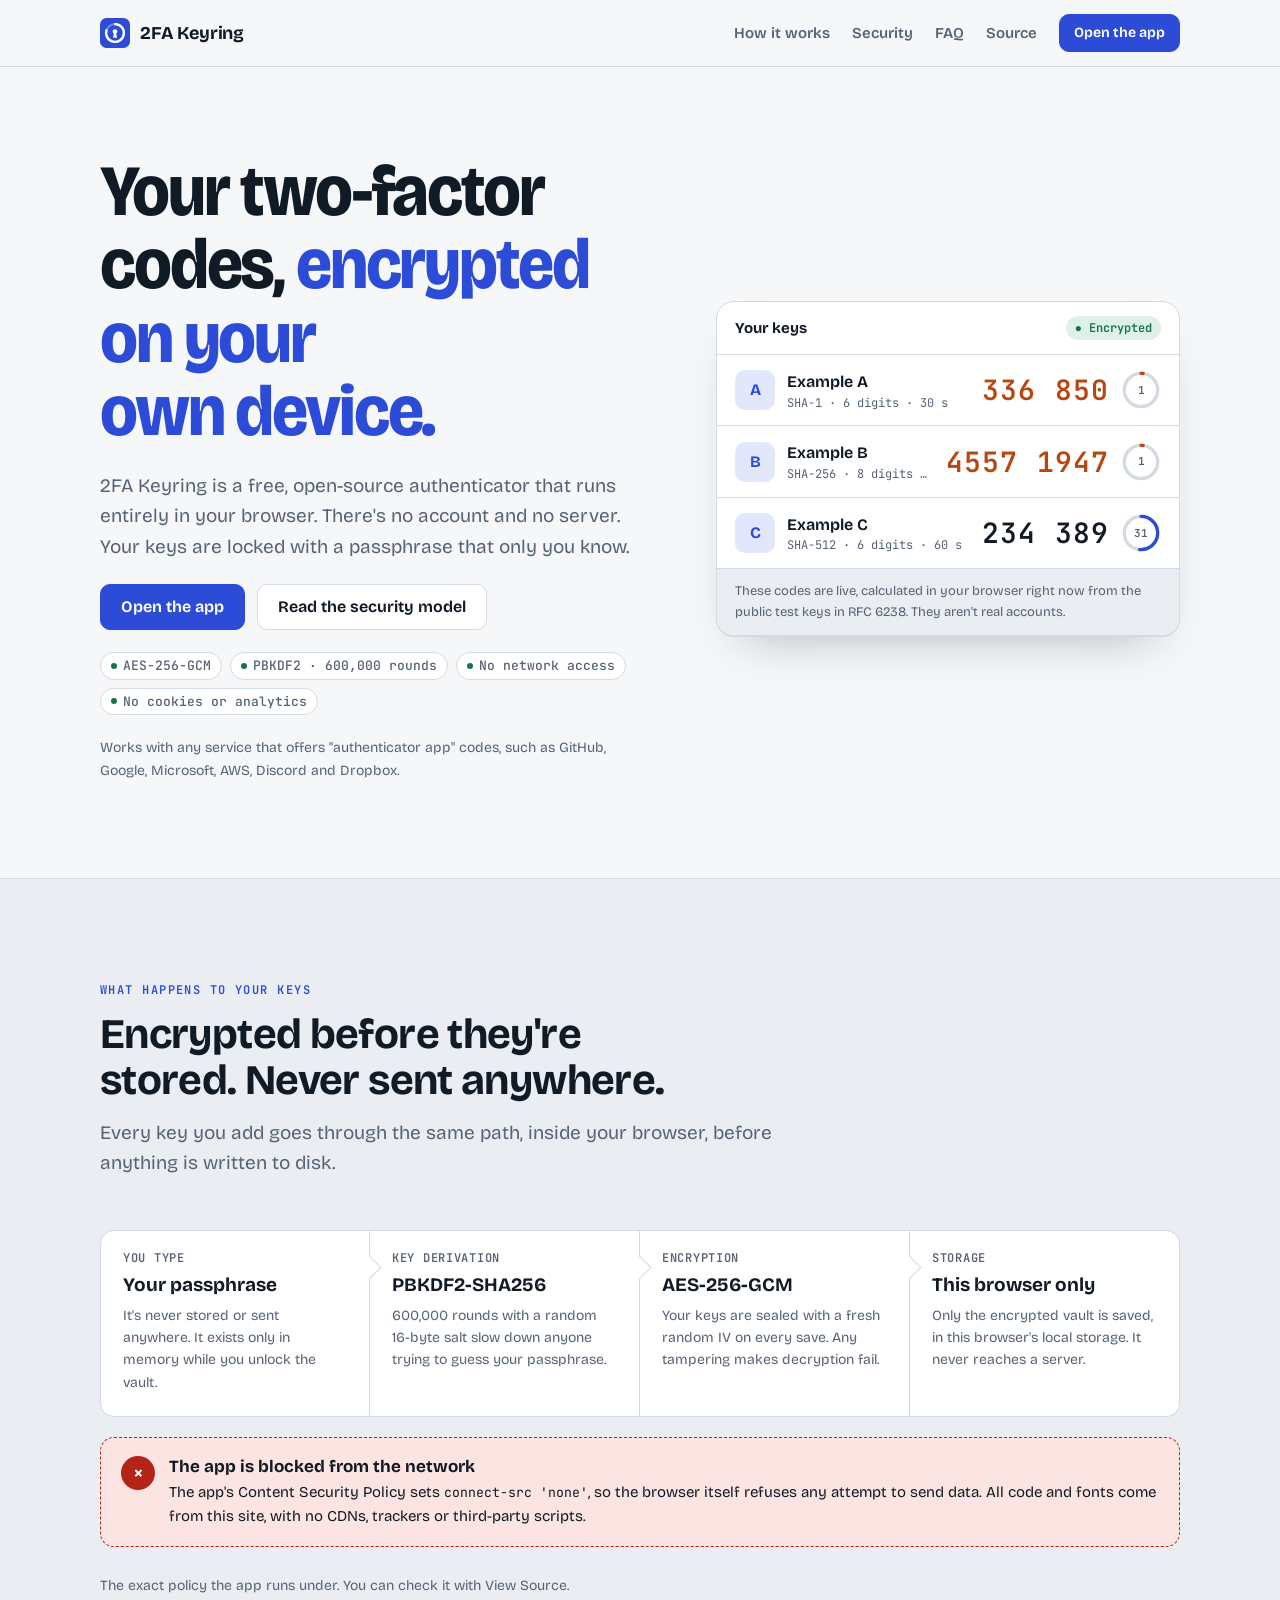
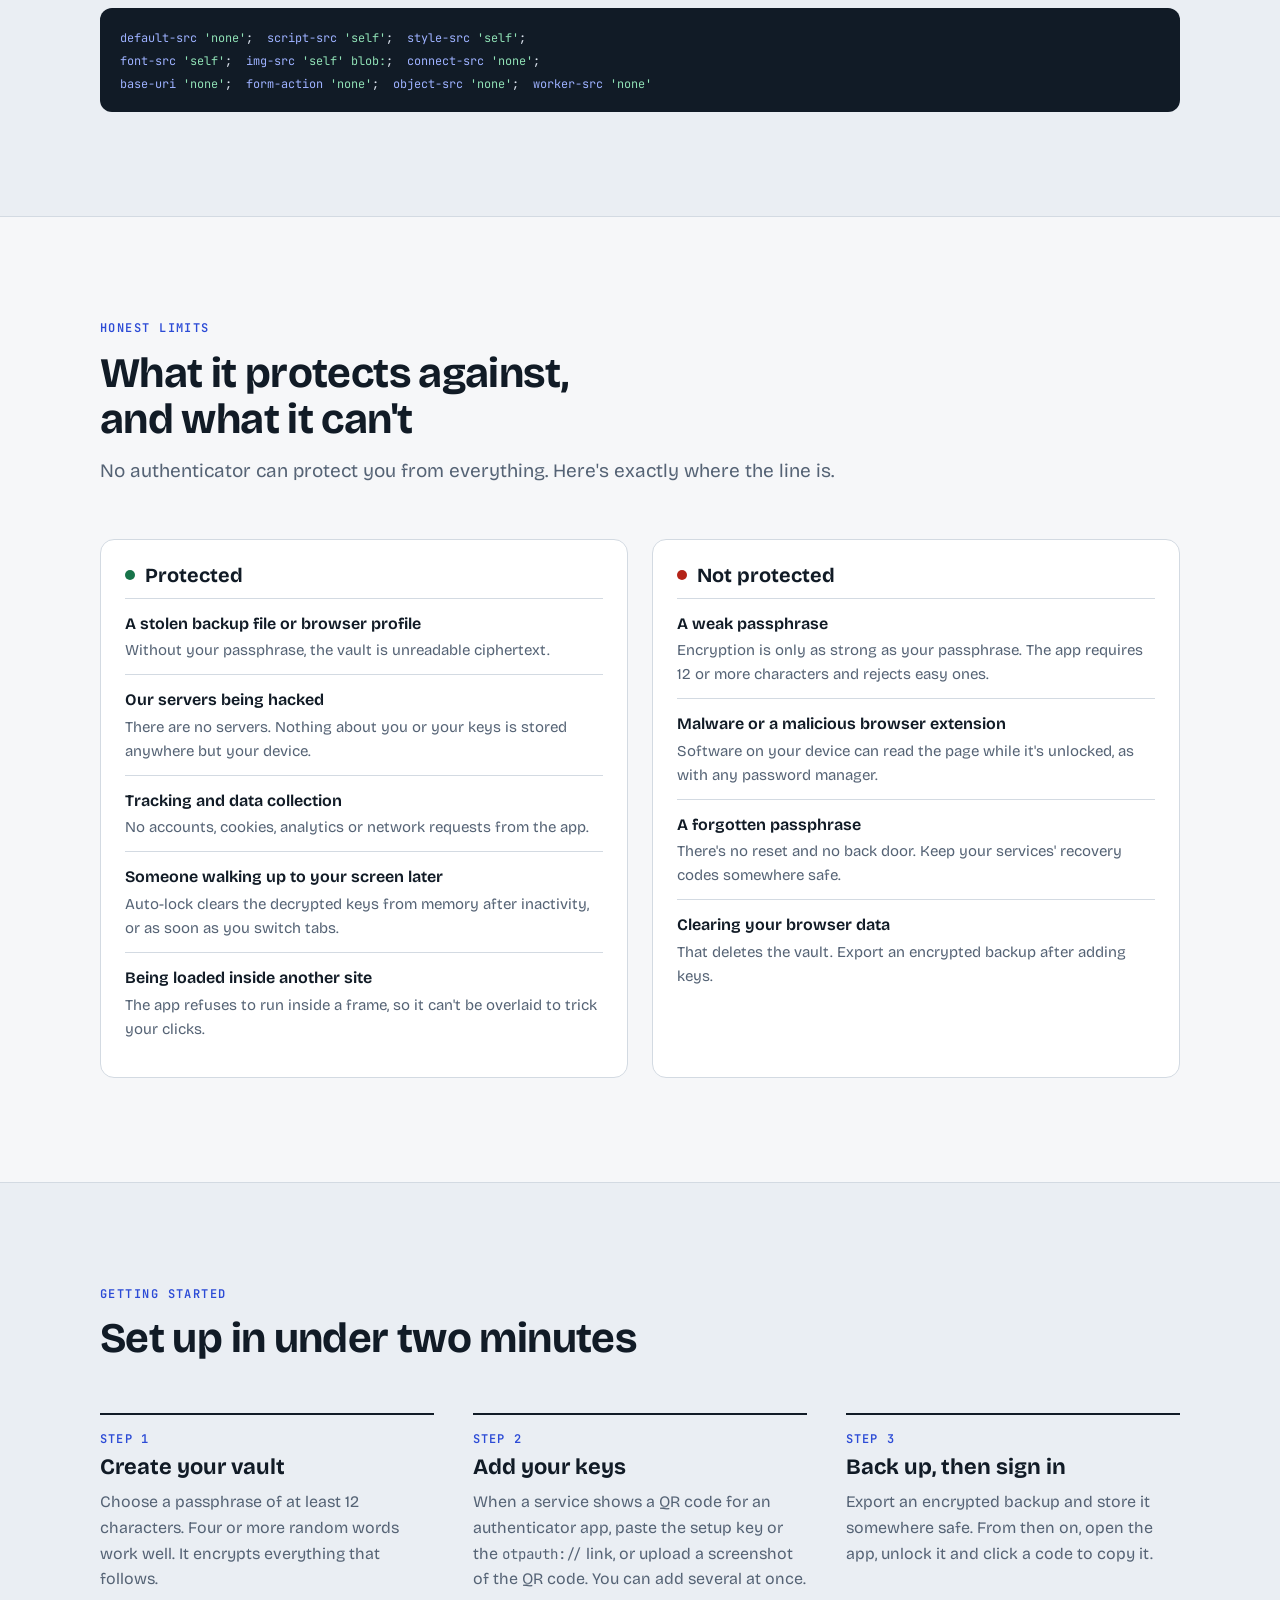
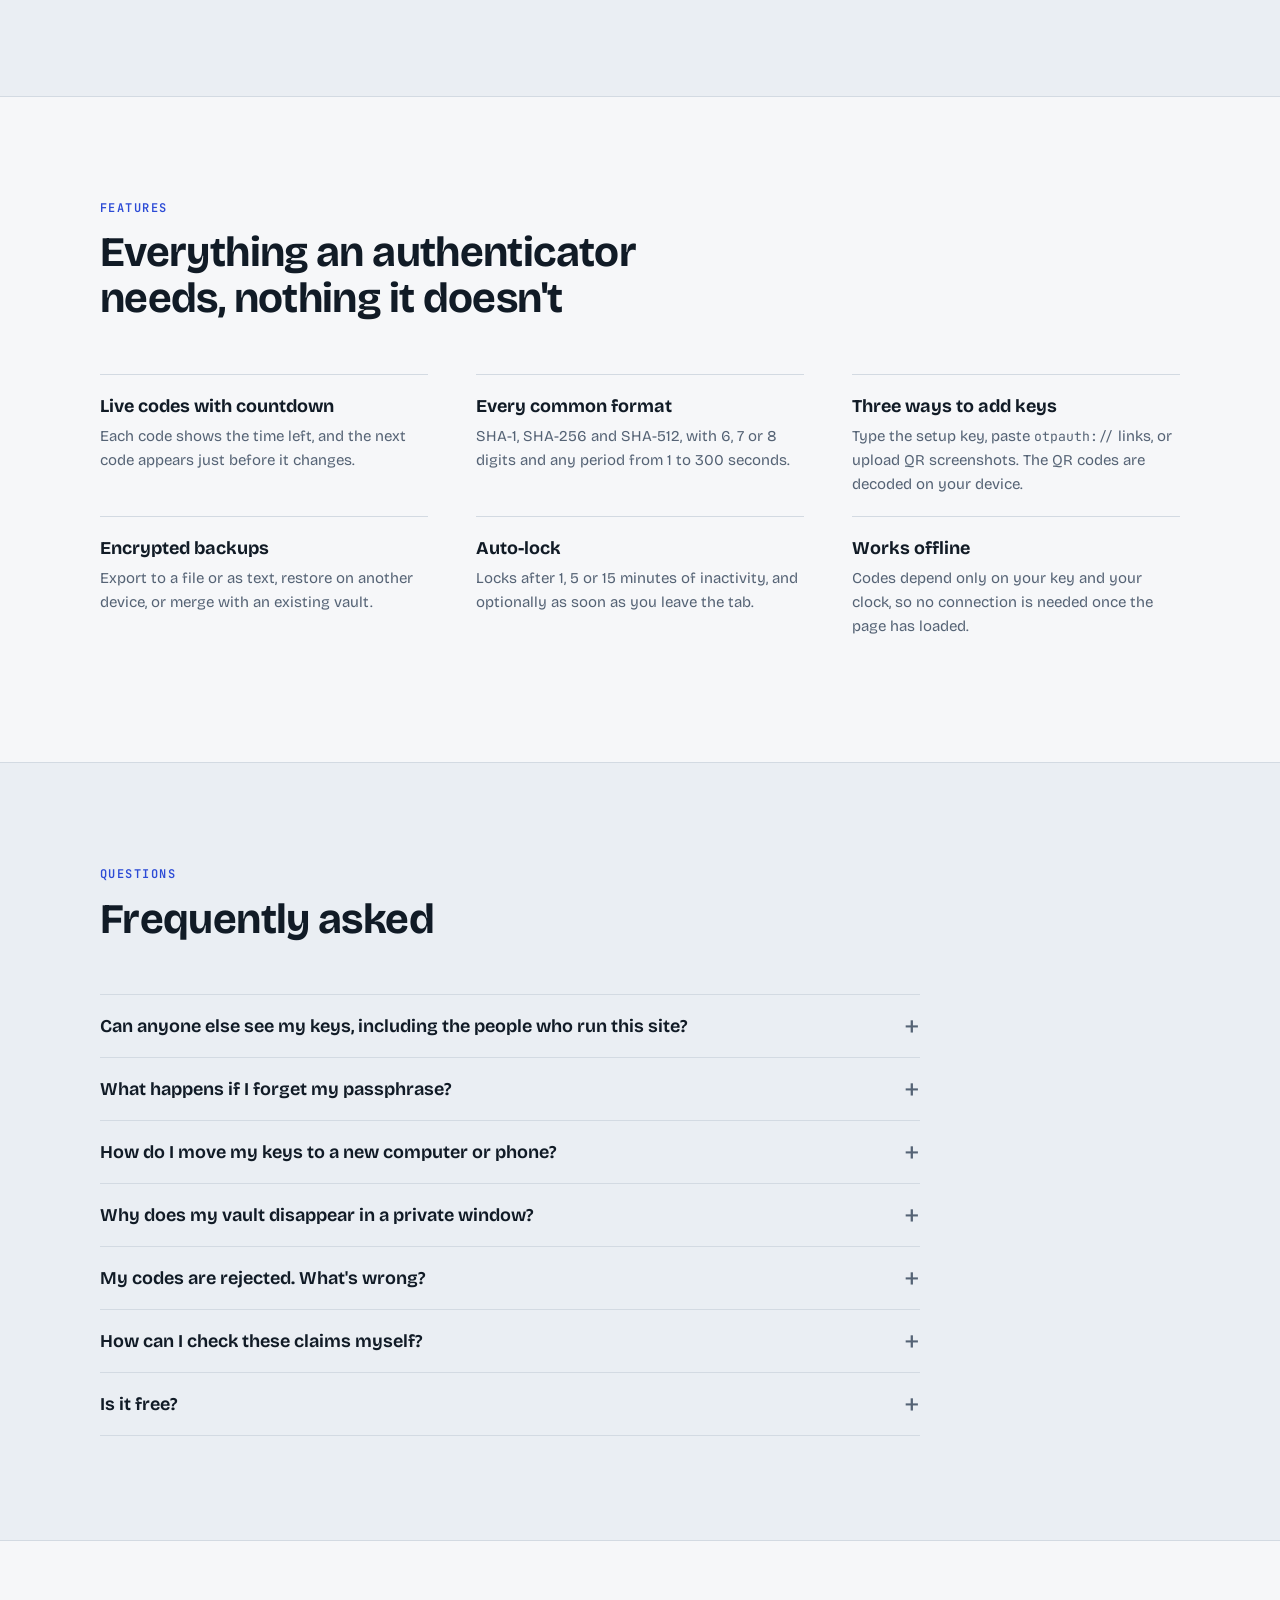
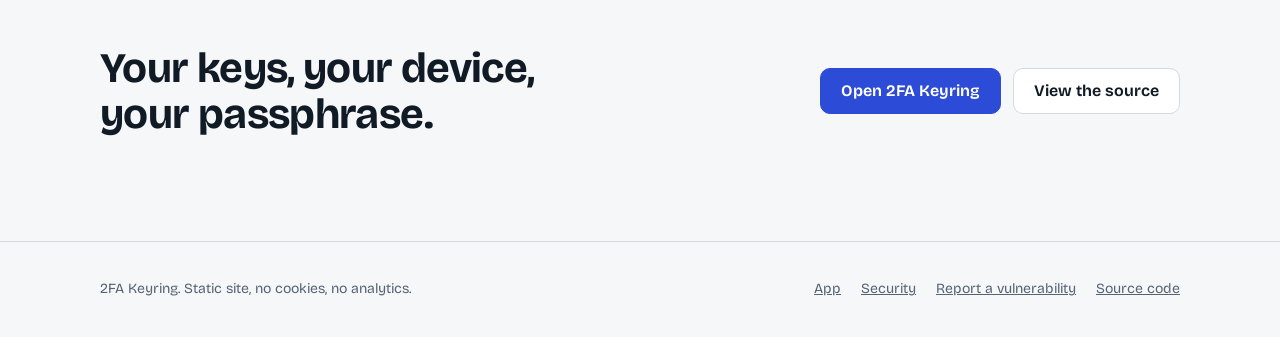
==== index.html @ f87b1109 "Turn the app into a public website with a hardened, self-hosted build Website - index.html: landing " ====
<!doctype html>
<html lang="en">
<head>
<meta charset="utf-8">
<meta name="viewport" content="width=device-width,initial-scale=1,viewport-fit=cover">
<meta http-equiv="Content-Security-Policy" content="default-src 'none'; script-src 'self'; style-src 'self'; font-src 'self'; img-src 'self'; connect-src 'none'; base-uri 'none'; form-action 'none'; object-src 'none'; manifest-src 'none'; worker-src 'none'">
<meta name="referrer" content="no-referrer">
<meta name="color-scheme" content="light dark">
<title>2FA Keyring</title>
<meta name="description" content="A free, open-source authenticator that runs in your browser. Your two-factor keys are encrypted on your own device with a passphrase only you know. No account, no server, no tracking.">
<meta property="og:title" content="2FA Keyring">
<meta property="og:description" content="Your two-factor codes, encrypted on your own device. No account, no server, no tracking.">
<meta property="og:type" content="website">
<link rel="icon" href="assets/icon.svg" type="image/svg+xml">
<link rel="stylesheet" href="assets/fonts.css">
<link rel="stylesheet" href="assets/site.css">
<script src="assets/totp.js" defer></script>
<script src="assets/site.js" defer></script>
</head>
<body>
<a class="skip" href="#main">Skip to content</a>

<header class="site-head">
  <div class="wrap">
    <a class="logo" href="./"><img src="assets/icon.svg" alt="" width="30" height="30">2FA Keyring</a>
    <nav class="nav" aria-label="Main">
      <a class="hide-sm" href="#how">How it works</a>
      <a href="security.html">Security</a>
      <a class="hide-sm" href="#faq">FAQ</a>
      <a class="hide-sm" href="https://github.com/estuty/2FA-Keyring" rel="noopener">Source</a>
      <a class="btn primary small" href="app/">Open the app</a>
    </nav>
  </div>
</header>

<main id="main">
  <section class="hero">
    <div class="wrap">
      <div class="hero-copy">
        <h1>Your <span class="nowrap">two-factor</span> codes, <em>encrypted on your own device.</em></h1>
        <p class="lead">2FA Keyring is a free, open-source authenticator that runs entirely in your browser. There's no account and no server. Your keys are locked with a passphrase that only you know.</p>
        <div class="btns">
          <a class="btn primary" href="app/">Open the app</a>
          <a class="btn" href="security.html">Read the security model</a>
        </div>
        <ul class="facts" aria-label="Security facts">
          <li class="fact">AES-256-GCM</li>
          <li class="fact">PBKDF2 · 600,000 rounds</li>
          <li class="fact">No network access</li>
          <li class="fact">No cookies or analytics</li>
        </ul>
        <p class="works">Works with any service that offers "authenticator app" codes, such as GitHub, Google, Microsoft, AWS, Discord and Dropbox.</p>
      </div>

      <figure class="device" aria-label="Live example of the app">
        <div class="device-bar">
          <strong>Your keys</strong>
          <span class="lockchip">● Encrypted</span>
        </div>
        <ol class="demo" id="demo">
          <li class="demo-row" data-secret="GEZDGNBVGY3TQOJQGEZDGNBVGY3TQOJQ" data-algo="SHA1" data-digits="6" data-period="30">
            <span class="mono" aria-hidden="true">A</span>
            <span class="demo-who"><b>Example A</b><span>SHA-1 · 6 digits · 30 s</span></span>
            <span class="digits">--- ---</span>
            <span class="ring" aria-hidden="true"><svg viewBox="0 0 36 36"><circle class="trk" cx="18" cy="18" r="15"/><circle class="arc" cx="18" cy="18" r="15"/></svg><span class="sec"></span></span>
          </li>
          <li class="demo-row" data-secret="GEZDGNBVGY3TQOJQGEZDGNBVGY3TQOJQGEZDGNBVGY3TQOJQGEZA" data-algo="SHA256" data-digits="8" data-period="30">
            <span class="mono" aria-hidden="true">B</span>
            <span class="demo-who"><b>Example B</b><span>SHA-256 · 8 digits · 30 s</span></span>
            <span class="digits">---- ----</span>
            <span class="ring" aria-hidden="true"><svg viewBox="0 0 36 36"><circle class="trk" cx="18" cy="18" r="15"/><circle class="arc" cx="18" cy="18" r="15"/></svg><span class="sec"></span></span>
          </li>
          <li class="demo-row" data-secret="GEZDGNBVGY3TQOJQGEZDGNBVGY3TQOJQGEZDGNBVGY3TQOJQGEZDGNBVGY3TQOJQGEZDGNBVGY3TQOJQGEZDGNBVGY3TQOJQGEZDGNA" data-algo="SHA512" data-digits="6" data-period="60">
            <span class="mono" aria-hidden="true">C</span>
            <span class="demo-who"><b>Example C</b><span>SHA-512 · 6 digits · 60 s</span></span>
            <span class="digits">--- ---</span>
            <span class="ring" aria-hidden="true"><svg viewBox="0 0 36 36"><circle class="trk" cx="18" cy="18" r="15"/><circle class="arc" cx="18" cy="18" r="15"/></svg><span class="sec"></span></span>
          </li>
        </ol>
        <figcaption class="device-foot">These codes are live, calculated in your browser right now from the public test keys in RFC 6238. They aren't real accounts.</figcaption>
      </figure>
    </div>
  </section>

  <section class="block band" id="model" aria-labelledby="model-h">
    <div class="wrap">
      <div class="sec-head">
        <p class="kicker">What happens to your keys</p>
        <h2 class="h2" id="model-h">Encrypted before they're stored. Never sent anywhere.</h2>
        <p class="lead">Every key you add goes through the same path, inside your browser, before anything is written to disk.</p>
      </div>
      <ol class="flow">
        <li><span class="tag">You type</span><b>Your passphrase</b><p>It's never stored or sent anywhere. It exists only in memory while you unlock the vault.</p></li>
        <li><span class="tag">Key derivation</span><b>PBKDF2-SHA256</b><p>600,000 rounds with a random 16-byte salt slow down anyone trying to guess your passphrase.</p></li>
        <li><span class="tag">Encryption</span><b>AES-256-GCM</b><p>Your keys are sealed with a fresh random IV on every save. Any tampering makes decryption fail.</p></li>
        <li><span class="tag">Storage</span><b>This browser only</b><p>Only the encrypted vault is saved, in this browser's local storage. It never reaches a server.</p></li>
      </ol>
      <div class="nonet" role="note">
        <span class="x" aria-hidden="true">×</span>
        <div>
          <b>The app is blocked from the network</b>
          <p>The app's Content Security Policy sets <code>connect-src 'none'</code>, so the browser itself refuses any attempt to send data. All code and fonts come from this site, with no CDNs, trackers or third-party scripts.</p>
        </div>
      </div>
      <div class="policy">
        <p class="cap">The exact policy the app runs under. You can check it with View Source.</p>
<pre class="code"><code><span class="k">default-src</span> <span class="v">'none'</span>;  <span class="k">script-src</span> <span class="v">'self'</span>;  <span class="k">style-src</span> <span class="v">'self'</span>;
<span class="k">font-src</span> <span class="v">'self'</span>;  <span class="k">img-src</span> <span class="v">'self' blob:</span>;  <span class="k">connect-src</span> <span class="v">'none'</span>;
<span class="k">base-uri</span> <span class="v">'none'</span>;  <span class="k">form-action</span> <span class="v">'none'</span>;  <span class="k">object-src</span> <span class="v">'none'</span>;  <span class="k">worker-src</span> <span class="v">'none'</span></code></pre>
      </div>
    </div>
  </section>

  <section class="block" aria-labelledby="limits-h">
    <div class="wrap">
      <div class="sec-head">
        <p class="kicker">Honest limits</p>
        <h2 class="h2" id="limits-h">What it protects against, and what it can't</h2>
        <p class="lead">No authenticator can protect you from everything. Here's exactly where the line is.</p>
      </div>
      <div class="two">
        <div class="col yes">
          <h3><span class="dot" aria-hidden="true"></span>Protected</h3>
          <ul>
            <li><b>A stolen backup file or browser profile</b><span>Without your passphrase, the vault is unreadable ciphertext.</span></li>
            <li><b>Our servers being hacked</b><span>There are no servers. Nothing about you or your keys is stored anywhere but your device.</span></li>
            <li><b>Tracking and data collection</b><span>No accounts, cookies, analytics or network requests from the app.</span></li>
            <li><b>Someone walking up to your screen later</b><span>Auto-lock clears the decrypted keys from memory after inactivity, or as soon as you switch tabs.</span></li>
            <li><b>Being loaded inside another site</b><span>The app refuses to run inside a frame, so it can't be overlaid to trick your clicks.</span></li>
          </ul>
        </div>
        <div class="col no">
          <h3><span class="dot" aria-hidden="true"></span>Not protected</h3>
          <ul>
            <li><b>A weak passphrase</b><span>Encryption is only as strong as your passphrase. The app requires 12 or more characters and rejects easy ones.</span></li>
            <li><b>Malware or a malicious browser extension</b><span>Software on your device can read the page while it's unlocked, as with any password manager.</span></li>
            <li><b>A forgotten passphrase</b><span>There's no reset and no back door. Keep your services' recovery codes somewhere safe.</span></li>
            <li><b>Clearing your browser data</b><span>That deletes the vault. Export an encrypted backup after adding keys.</span></li>
          </ul>
        </div>
      </div>
    </div>
  </section>

  <section class="block band" id="how" aria-labelledby="how-h">
    <div class="wrap">
      <div class="sec-head">
        <p class="kicker">Getting started</p>
        <h2 class="h2" id="how-h">Set up in under two minutes</h2>
      </div>
      <ol class="steps">
        <li><h3>Create your vault</h3><p>Choose a passphrase of at least 12 characters. Four or more random words work well. It encrypts everything that follows.</p></li>
        <li><h3>Add your keys</h3><p>When a service shows a QR code for an authenticator app, paste the setup key or the <code>otpauth://</code> link, or upload a screenshot of the QR code. You can add several at once.</p></li>
        <li><h3>Back up, then sign in</h3><p>Export an encrypted backup and store it somewhere safe. From then on, open the app, unlock it and click a code to copy it.</p></li>
      </ol>
    </div>
  </section>

  <section class="block" aria-labelledby="feat-h">
    <div class="wrap">
      <div class="sec-head">
        <p class="kicker">Features</p>
        <h2 class="h2" id="feat-h">Everything an authenticator needs, nothing it doesn't</h2>
      </div>
      <dl class="features">
        <div><dt>Live codes with countdown</dt><dd>Each code shows the time left, and the next code appears just before it changes.</dd></div>
        <div><dt>Every common format</dt><dd>SHA-1, SHA-256 and SHA-512, with 6, 7 or 8 digits and any period from 1 to 300 seconds.</dd></div>
        <div><dt>Three ways to add keys</dt><dd>Type the setup key, paste <code>otpauth://</code> links, or upload QR screenshots. The QR codes are decoded on your device.</dd></div>
        <div><dt>Encrypted backups</dt><dd>Export to a file or as text, restore on another device, or merge with an existing vault.</dd></div>
        <div><dt>Auto-lock</dt><dd>Locks after 1, 5 or 15 minutes of inactivity, and optionally as soon as you leave the tab.</dd></div>
        <div><dt>Works offline</dt><dd>Codes depend only on your key and your clock, so no connection is needed once the page has loaded.</dd></div>
      </dl>
    </div>
  </section>

  <section class="block band" id="faq" aria-labelledby="faq-h">
    <div class="wrap">
      <div class="sec-head">
        <p class="kicker">Questions</p>
        <h2 class="h2" id="faq-h">Frequently asked</h2>
      </div>
      <div class="faq">
        <details>
          <summary>Can anyone else see my keys, including the people who run this site?</summary>
          <div class="ans"><p>No. Your keys are encrypted in your browser and saved only on your device. This site has no backend to send them to, and the app's security policy blocks network connections. The site is just static files.</p></div>
        </details>
        <details>
          <summary>What happens if I forget my passphrase?</summary>
          <div class="ans"><p>The vault can't be opened, by you or by anyone else. That's what keeps it secure. Use each service's recovery codes to sign in and set up two-factor again, then create a new vault.</p></div>
        </details>
        <details>
          <summary>How do I move my keys to a new computer or phone?</summary>
          <div class="ans"><p>In the app, open Backup and save the encrypted backup file. On the new device, open the app, choose "Restore from an encrypted backup", and enter the passphrase the backup was made with.</p></div>
        </details>
        <details>
          <summary>Why does my vault disappear in a private window?</summary>
          <div class="ans"><p>Private windows erase local storage when they close, and each browser keeps its own vault. Use a normal window, and keep a backup.</p></div>
        </details>
        <details>
          <summary>My codes are rejected. What's wrong?</summary>
          <div class="ans"><p>Time-based codes depend on your device's clock. Make sure your clock is set automatically. If a service uses non-default settings, check the key's Advanced options (algorithm, digits, period) against what the service shows.</p></div>
        </details>
        <details>
          <summary>How can I check these claims myself?</summary>
          <div class="ans"><p>Open your browser's developer tools on the app and watch the Network tab while you use it: you'll see only this site's own files. The full source is on GitHub, and the <a href="security.html#verify">security page</a> lists step-by-step checks.</p></div>
        </details>
        <details>
          <summary>Is it free?</summary>
          <div class="ans"><p>Yes. There's no account, no subscription and no ads.</p></div>
        </details>
      </div>
    </div>
  </section>

  <section class="block closing" aria-labelledby="close-h">
    <div class="wrap">
      <h2 class="h2" id="close-h">Your keys, your device, your passphrase.</h2>
      <div class="btns">
        <a class="btn primary" href="app/">Open 2FA Keyring</a>
        <a class="btn" href="https://github.com/estuty/2FA-Keyring" rel="noopener">View the source</a>
      </div>
    </div>
  </section>
</main>

<footer class="site-foot">
  <div class="wrap">
    <p>2FA Keyring. Static site, no cookies, no analytics.</p>
    <nav aria-label="Footer">
      <a href="app/">App</a>
      <a href="security.html">Security</a>
      <a href="security.html#report">Report a vulnerability</a>
      <a href="https://github.com/estuty/2FA-Keyring" rel="noopener">Source code</a>
    </nav>
  </div>
</footer>
</body>
</html>
---- assets/fonts.css ----
/* Self-hosted fonts (SIL Open Font License 1.1, see LICENSE files in this folder).
   Served from this site so no request ever goes to a font CDN. */
@font-face{
  font-family:"Bricolage Grotesque";
  src:url("fonts/bricolage-grotesque.woff2") format("woff2-variations"),url("fonts/bricolage-grotesque.woff2") format("woff2");
  font-weight:200 800;font-stretch:75% 100%;font-style:normal;font-display:swap;
}
@font-face{
  font-family:"JetBrains Mono";
  src:url("fonts/jetbrains-mono.woff2") format("woff2-variations"),url("fonts/jetbrains-mono.woff2") format("woff2");
  font-weight:100 800;font-style:normal;font-display:swap;
}
---- assets/site.css ----
/* 2FA Keyring website.
   Layout: a left-aligned editorial column with one live "device" panel in the hero;
   sections alternate between the page ground and a slightly deeper band. */
:root{
  color-scheme:light;
  --paper:#F6F7F9; --band:#EAEEF3; --surface:#FFFFFF;
  --ink:#111B26; --muted:#556375; --line:#D3DAE2;
  --accent:#2C4BD6; --accent-ink:#FFFFFF; --accent-soft:#E2E7FB;
  --ok:#17744A; --ok-soft:#DDF1E6; --danger:#B42318; --danger-soft:#FBE4E1; --warn:#B8470F;
  --code-bg:#111B26; --code-ink:#DCE4EE; --code-key:#9DB1FF; --code-val:#8FE0B5;
  --font-display:"Bricolage Grotesque",system-ui,-apple-system,"Segoe UI",Roboto,sans-serif;
  --font-body:"Bricolage Grotesque",system-ui,-apple-system,"Segoe UI",Roboto,sans-serif;
  --font-code:"JetBrains Mono",ui-monospace,"SF Mono",Menlo,Consolas,monospace;
  --wrap:1120px;
}
@media (prefers-color-scheme: dark){
  :root:not([data-theme="light"]){
    --paper:#0E141B; --band:#121A23; --surface:#151D26;
    --ink:#E7ECF2; --muted:#95A3B4; --line:#27333F;
    --accent:#8AA2FF; --accent-ink:#0E141B; --accent-soft:#1D2644;
    --ok:#5FD49A; --ok-soft:#12291F; --danger:#FF8A80; --danger-soft:#2E1716; --warn:#FF9A5C;
    --code-bg:#080C11; --code-ink:#DCE4EE; --code-key:#9DB1FF; --code-val:#8FE0B5;
    color-scheme:dark;
  }
}
:root[data-theme="dark"]{
  --paper:#0E141B; --band:#121A23; --surface:#151D26;
  --ink:#E7ECF2; --muted:#95A3B4; --line:#27333F;
  --accent:#8AA2FF; --accent-ink:#0E141B; --accent-soft:#1D2644;
  --ok:#5FD49A; --ok-soft:#12291F; --danger:#FF8A80; --danger-soft:#2E1716; --warn:#FF9A5C;
  --code-bg:#080C11; --code-ink:#DCE4EE; --code-key:#9DB1FF; --code-val:#8FE0B5;
  color-scheme:dark;
}

*{box-sizing:border-box}
html{scroll-behavior:smooth}
body{
  margin:0;background:var(--paper);color:var(--ink);
  font:16px/1.6 var(--font-body);font-optical-sizing:auto;
  -webkit-font-smoothing:antialiased;
}
h1,h2,h3,p,ul,ol,dl,dd,figure{margin:0}
ul,ol{padding:0;list-style:none}
h1,h2,h3{font-family:var(--font-display);line-height:1.1;text-wrap:balance}
a{color:var(--accent)}
img,svg{max-width:100%}
code,kbd{font-family:var(--font-code);font-size:.88em}
:focus-visible{outline:2px solid var(--accent);outline-offset:3px;border-radius:4px}
.skip{position:absolute;left:-999px;top:8px;background:var(--surface);color:var(--ink);padding:8px 12px;border-radius:8px;z-index:20}
.skip:focus{left:max(16px,env(safe-area-inset-left,0px))}

.wrap{
  max-width:var(--wrap);margin-inline:auto;
  padding-left:max(20px,env(safe-area-inset-left,0px));
  padding-right:max(20px,env(safe-area-inset-right,0px));
}
.band{background:var(--band);border-block:1px solid var(--line)}
section.block{padding-block:clamp(56px,9vw,104px)}
.kicker{font:600 12px/1.2 var(--font-code);letter-spacing:.12em;text-transform:uppercase;color:var(--accent)}
.h2{font-size:clamp(28px,4vw,42px);font-weight:700;letter-spacing:-.015em}
.lead{font-size:clamp(17px,1.6vw,19px);color:var(--muted);max-width:62ch}
.sec-head{display:grid;gap:14px;margin-bottom:clamp(32px,5vw,52px);max-width:760px}
.muted{color:var(--muted)}
.nowrap{white-space:nowrap}

/* buttons */
.btn{
  display:inline-flex;align-items:center;gap:8px;min-height:46px;padding:10px 20px;border-radius:10px;
  font:650 16px/1 var(--font-body);text-decoration:none;border:1px solid var(--line);color:var(--ink);background:var(--surface);
  transition:transform .12s,filter .12s,border-color .12s;
}
.btn:hover{border-color:var(--muted)}
.btn:active{transform:translateY(1px)}
.btn.primary{background:var(--accent);border-color:var(--accent);color:var(--accent-ink)}
.btn.primary:hover{filter:brightness(1.08)}
.btn.small{min-height:38px;padding:8px 14px;font-size:14px}
.btns{display:flex;flex-wrap:wrap;gap:12px}

/* header */
.site-head{border-bottom:1px solid var(--line)}
.site-head .wrap{display:flex;align-items:center;justify-content:space-between;gap:16px;padding-block:14px;flex-wrap:wrap}
.logo{display:inline-flex;align-items:center;gap:10px;color:var(--ink);text-decoration:none;font:700 18px/1 var(--font-display);letter-spacing:-.01em}
.logo img{width:30px;height:30px}
.nav{display:flex;align-items:center;gap:6px 22px;flex-wrap:wrap}
.nav a:not(.btn){color:var(--muted);text-decoration:none;font-weight:600;font-size:15px}
.nav a:not(.btn):hover,.nav a[aria-current="page"]{color:var(--ink)}
@media (max-width:640px){.nav .hide-sm{display:none}}

/* hero */
.hero{padding-block:clamp(40px,7vw,88px) clamp(48px,8vw,96px)}
.hero .wrap{display:grid;grid-template-columns:minmax(0,1.08fr) minmax(0,.92fr);gap:clamp(32px,6vw,72px);align-items:center}
.hero-copy{display:grid;gap:22px;min-width:0}
.hero h1{font-size:clamp(40px,6.4vw,72px);font-weight:750;letter-spacing:-.03em;line-height:1.02;font-stretch:92%}
.hero h1 em{font-style:normal;color:var(--accent)}
.hero .lead{max-width:52ch}
.facts{display:flex;flex-wrap:wrap;gap:8px}
.fact{display:inline-flex;align-items:center;gap:6px;padding:5px 10px;border:1px solid var(--line);border-radius:999px;font:500 13px/1.2 var(--font-code);color:var(--muted);background:var(--surface)}
.fact::before{content:"";width:6px;height:6px;border-radius:50%;background:var(--ok)}
.works{font-size:14px;color:var(--muted)}

/* device panel */
.device{
  background:var(--surface);border:1px solid var(--line);border-radius:18px;overflow:hidden;min-width:0;
  box-shadow:0 1px 0 var(--line),0 24px 48px -28px rgba(17,27,38,.35);
}
.device-bar{display:flex;align-items:center;justify-content:space-between;gap:12px;padding:14px 18px;border-bottom:1px solid var(--line)}
.device-bar strong{font:700 15px/1 var(--font-display)}
.lockchip{display:inline-flex;align-items:center;gap:6px;font:600 12px/1 var(--font-code);color:var(--ok);background:var(--ok-soft);padding:6px 9px;border-radius:999px}
.demo-row{display:grid;grid-template-columns:40px minmax(0,1fr) auto 40px;gap:12px;align-items:center;padding:14px 18px;border-top:1px solid var(--line)}
.demo-row:first-child{border-top:0}
.mono{display:grid;place-items:center;width:40px;height:40px;border-radius:10px;font:700 16px/1 var(--font-display);background:var(--accent-soft);color:var(--accent)}
.demo-who{display:grid;min-width:0}
.demo-who b{font-weight:650;white-space:nowrap;overflow:hidden;text-overflow:ellipsis}
.demo-who span{font:12px/1.4 var(--font-code);color:var(--muted);white-space:nowrap;overflow:hidden;text-overflow:ellipsis}
.digits{font:600 clamp(22px,2.6vw,28px)/1 var(--font-code);letter-spacing:.04em;font-variant-numeric:tabular-nums;text-align:right}
.ring{position:relative;display:grid;place-items:center;width:40px;height:40px}
.ring svg{width:100%;height:100%;transform:rotate(-90deg)}
.ring circle{fill:none;stroke-width:3}
.ring .trk{stroke:var(--line)}
.ring .arc{stroke:var(--accent);stroke-linecap:round;stroke-dasharray:94.25;transition:stroke-dashoffset .25s linear}
.ring .sec{position:absolute;font:600 11px/1 var(--font-code);color:var(--muted);font-variant-numeric:tabular-nums}
.demo-row.urgent .arc{stroke:var(--warn)}
.demo-row.urgent .digits{color:var(--warn)}
.device-foot{padding:12px 18px;border-top:1px solid var(--line);font-size:13px;color:var(--muted);background:var(--band)}
@media (max-width:860px){.hero .wrap{grid-template-columns:minmax(0,1fr)}}
@media (max-width:420px){.demo-row{grid-template-columns:36px minmax(0,1fr) auto;padding:12px 14px}.demo-row .ring{display:none}.mono{width:36px;height:36px}}

/* flow diagram */
.flow{display:grid;grid-template-columns:repeat(4,minmax(0,1fr));gap:0;counter-reset:none}
.flow li{position:relative;display:grid;gap:8px;align-content:start;padding:20px 22px 22px;border:1px solid var(--line);background:var(--surface);min-width:0}
.flow li+li{border-left:0}
.flow li:first-child{border-radius:14px 0 0 14px}
.flow li:last-child{border-radius:0 14px 14px 0}
.flow li+li::before{
  content:"";position:absolute;left:-9px;top:28px;width:16px;height:16px;background:var(--surface);
  border-top:1px solid var(--line);border-right:1px solid var(--line);transform:rotate(45deg);
}
.flow .tag{font:600 12px/1.2 var(--font-code);letter-spacing:.06em;text-transform:uppercase;color:var(--muted)}
.flow b{font:700 19px/1.2 var(--font-display)}
.flow p{font-size:14px;color:var(--muted)}
.flow code{color:var(--ink)}
@media (max-width:860px){
  .flow{grid-template-columns:minmax(0,1fr)}
  .flow li+li{border-left:1px solid var(--line);border-top:0}
  .flow li:first-child{border-radius:14px 14px 0 0}
  .flow li:last-child{border-radius:0 0 14px 14px}
  .flow li+li::before{left:28px;top:-9px;transform:rotate(135deg)}
}
.nonet{margin-top:20px;display:grid;grid-template-columns:auto minmax(0,1fr);gap:14px;align-items:start;padding:18px 20px;border:1px dashed var(--danger);border-radius:14px;background:var(--danger-soft)}
.nonet .x{display:grid;place-items:center;width:34px;height:34px;border-radius:50%;background:var(--danger);color:var(--paper);font:700 18px/1 var(--font-code)}
.nonet b{display:block;font:700 17px/1.3 var(--font-display);margin-bottom:2px}
.nonet p{font-size:15px;color:var(--ink)}

/* code block */
.policy{margin-top:28px;display:grid;gap:10px;min-width:0}
.policy .cap{font-size:14px;color:var(--muted)}
pre.code{
  margin:0;padding:18px 20px;border-radius:12px;background:var(--code-bg);color:var(--code-ink);
  font:13.5px/1.7 var(--font-code);overflow-x:auto;white-space:pre;
}
pre.code .k{color:var(--code-key)}
pre.code .v{color:var(--code-val)}

/* protects / doesn't */
.two{display:grid;grid-template-columns:repeat(2,minmax(0,1fr));gap:24px}
.col{display:grid;gap:4px;align-content:start;padding:24px;border-radius:14px;border:1px solid var(--line);background:var(--surface);min-width:0}
.col h3{font-size:20px;display:flex;align-items:center;gap:10px;margin-bottom:8px}
.col h3 .dot{width:10px;height:10px;border-radius:50%;flex:none}
.col.yes h3 .dot{background:var(--ok)}
.col.no h3 .dot{background:var(--danger)}
.col li{padding:12px 0;border-top:1px solid var(--line);display:grid;gap:2px}
.col li b{font-weight:650}
.col li span{font-size:15px;color:var(--muted)}
@media (max-width:760px){.two{grid-template-columns:minmax(0,1fr)}}

/* steps */
.steps{display:grid;grid-template-columns:repeat(3,minmax(0,1fr));gap:clamp(20px,3vw,40px);counter-reset:step}
.steps li{display:grid;gap:10px;align-content:start;counter-increment:step;padding-top:18px;border-top:2px solid var(--ink)}
.steps li::before{content:"Step " counter(step);font:600 12px/1 var(--font-code);letter-spacing:.1em;text-transform:uppercase;color:var(--accent)}
.steps h3{font-size:22px}
.steps p{color:var(--muted)}
@media (max-width:760px){.steps{grid-template-columns:minmax(0,1fr)}}

/* features */
.features{display:grid;grid-template-columns:repeat(3,minmax(0,1fr));gap:0 clamp(24px,4vw,48px)}
.features div{padding-block:20px;border-top:1px solid var(--line);display:grid;gap:6px;align-content:start}
.features dt{font:700 18px/1.3 var(--font-display)}
.features dd{color:var(--muted);font-size:15px}
@media (max-width:860px){.features{grid-template-columns:repeat(2,minmax(0,1fr))}}
@media (max-width:560px){.features{grid-template-columns:minmax(0,1fr)}}

/* faq */
.faq{display:grid;max-width:820px;border-top:1px solid var(--line)}
.faq details{border-bottom:1px solid var(--line)}
.faq summary{
  list-style:none;cursor:pointer;display:flex;justify-content:space-between;gap:16px;align-items:center;
  padding:18px 0;font:650 18px/1.35 var(--font-display);
}
.faq summary::-webkit-details-marker{display:none}
.faq summary::after{content:"+";font:400 26px/1 var(--font-code);color:var(--muted);flex:none;transition:transform .2s}
.faq details[open] summary::after{transform:rotate(45deg)}
.faq .ans{padding:0 0 20px;color:var(--muted);max-width:68ch;display:grid;gap:10px}

/* closing band */
.closing .wrap{display:flex;justify-content:space-between;align-items:center;gap:24px;flex-wrap:wrap}
.closing h2{max-width:20ch}

/* footer */
.site-foot{padding-block:36px;border-top:1px solid var(--line);font-size:14px;color:var(--muted)}
.site-foot .wrap{display:flex;justify-content:space-between;gap:16px 32px;flex-wrap:wrap}
.site-foot nav{display:flex;gap:8px 20px;flex-wrap:wrap}
.site-foot a{color:var(--muted)}
.site-foot a:hover{color:var(--ink)}

/* ---------- security document ---------- */
.doc-hero{padding-block:clamp(40px,6vw,72px) clamp(28px,4vw,40px);border-bottom:1px solid var(--line)}
.doc-hero h1{font-size:clamp(36px,5.4vw,58px);font-weight:750;letter-spacing:-.025em;margin-block:12px 16px}
.doc-hero .meta{margin-top:16px;font:13px/1.5 var(--font-code);color:var(--muted)}
.doc{display:grid;grid-template-columns:220px minmax(0,1fr);gap:clamp(32px,5vw,64px);padding-block:clamp(32px,5vw,56px) 80px}
.toc{position:sticky;top:24px;align-self:start;display:grid;gap:2px;font-size:14px}
.toc p{font:600 12px/1 var(--font-code);letter-spacing:.1em;text-transform:uppercase;color:var(--muted);margin-bottom:10px}
.toc a{color:var(--muted);text-decoration:none;padding:5px 0 5px 12px;border-left:2px solid var(--line)}
.toc a:hover{color:var(--ink);border-left-color:var(--accent)}
.prose{max-width:72ch;display:grid;gap:18px;min-width:0}
.prose h2{font-size:clamp(24px,3vw,30px);font-weight:700;letter-spacing:-.01em;margin-top:28px;scroll-margin-top:24px}
.prose h2:first-child{margin-top:0}
.prose h3{font-size:19px;margin-top:8px}
.prose ul{display:grid;gap:8px;padding-left:20px;list-style:disc}
.prose ol{display:grid;gap:8px;padding-left:22px;list-style:decimal}
.prose li::marker{color:var(--muted)}
.prose code{background:var(--band);border:1px solid var(--line);border-radius:5px;padding:1px 5px}
.prose pre.code code{background:none;border:0;padding:0}
.table-wrap{overflow-x:auto;border:1px solid var(--line);border-radius:12px;background:var(--surface)}
table{border-collapse:collapse;width:100%;font-size:15px;min-width:520px}
th,td{text-align:left;vertical-align:top;padding:12px 16px;border-top:1px solid var(--line)}
thead th{border-top:0;font:600 12px/1.3 var(--font-code);letter-spacing:.08em;text-transform:uppercase;color:var(--muted);background:var(--band)}
td:first-child{font-weight:650;white-space:nowrap}
td code{font-size:.85em}
.callout{padding:16px 18px;border-radius:12px;border:1px solid var(--line);background:var(--surface);display:grid;gap:6px}
.callout.warn{border-color:var(--warn)}
.callout b{font-family:var(--font-display);font-size:17px}
@media (max-width:860px){.doc{grid-template-columns:minmax(0,1fr)}.toc{position:static}}

@media (prefers-reduced-motion:reduce){*{transition:none!important;animation:none!important}html{scroll-behavior:auto}}
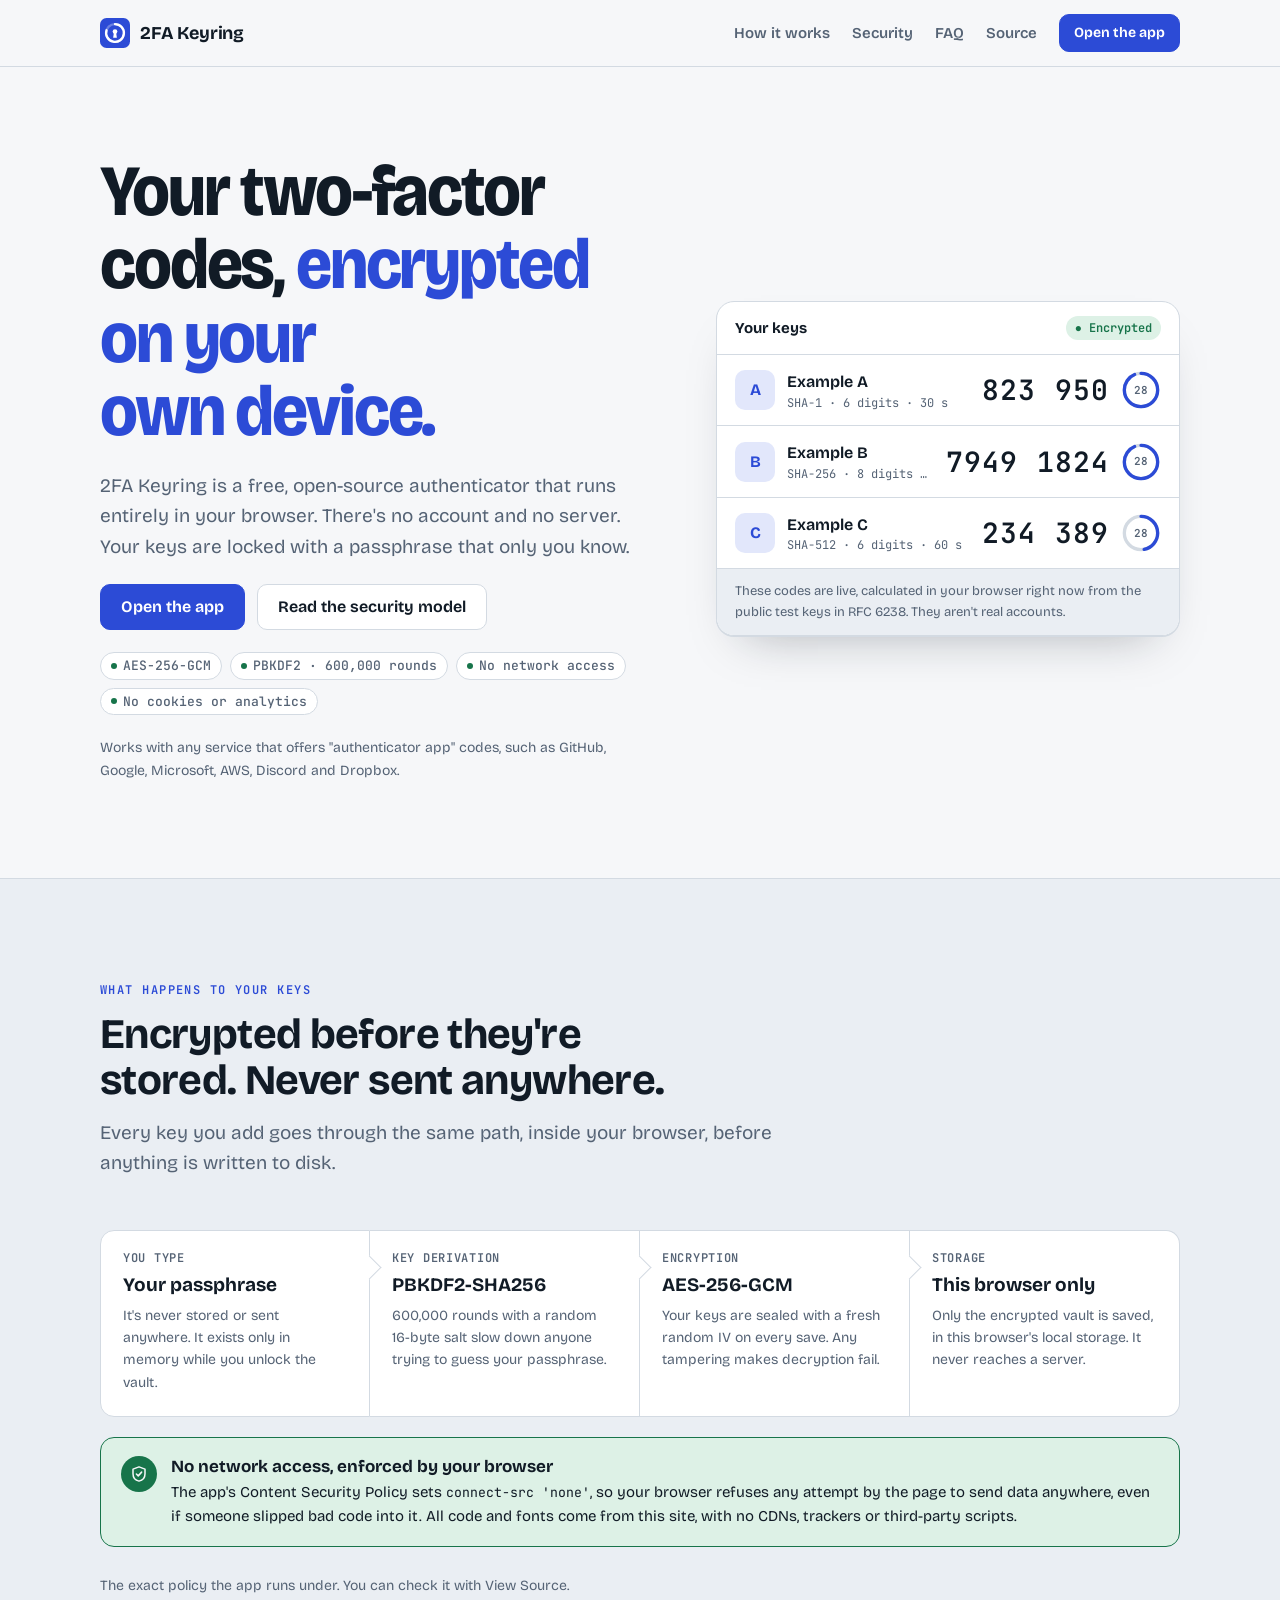
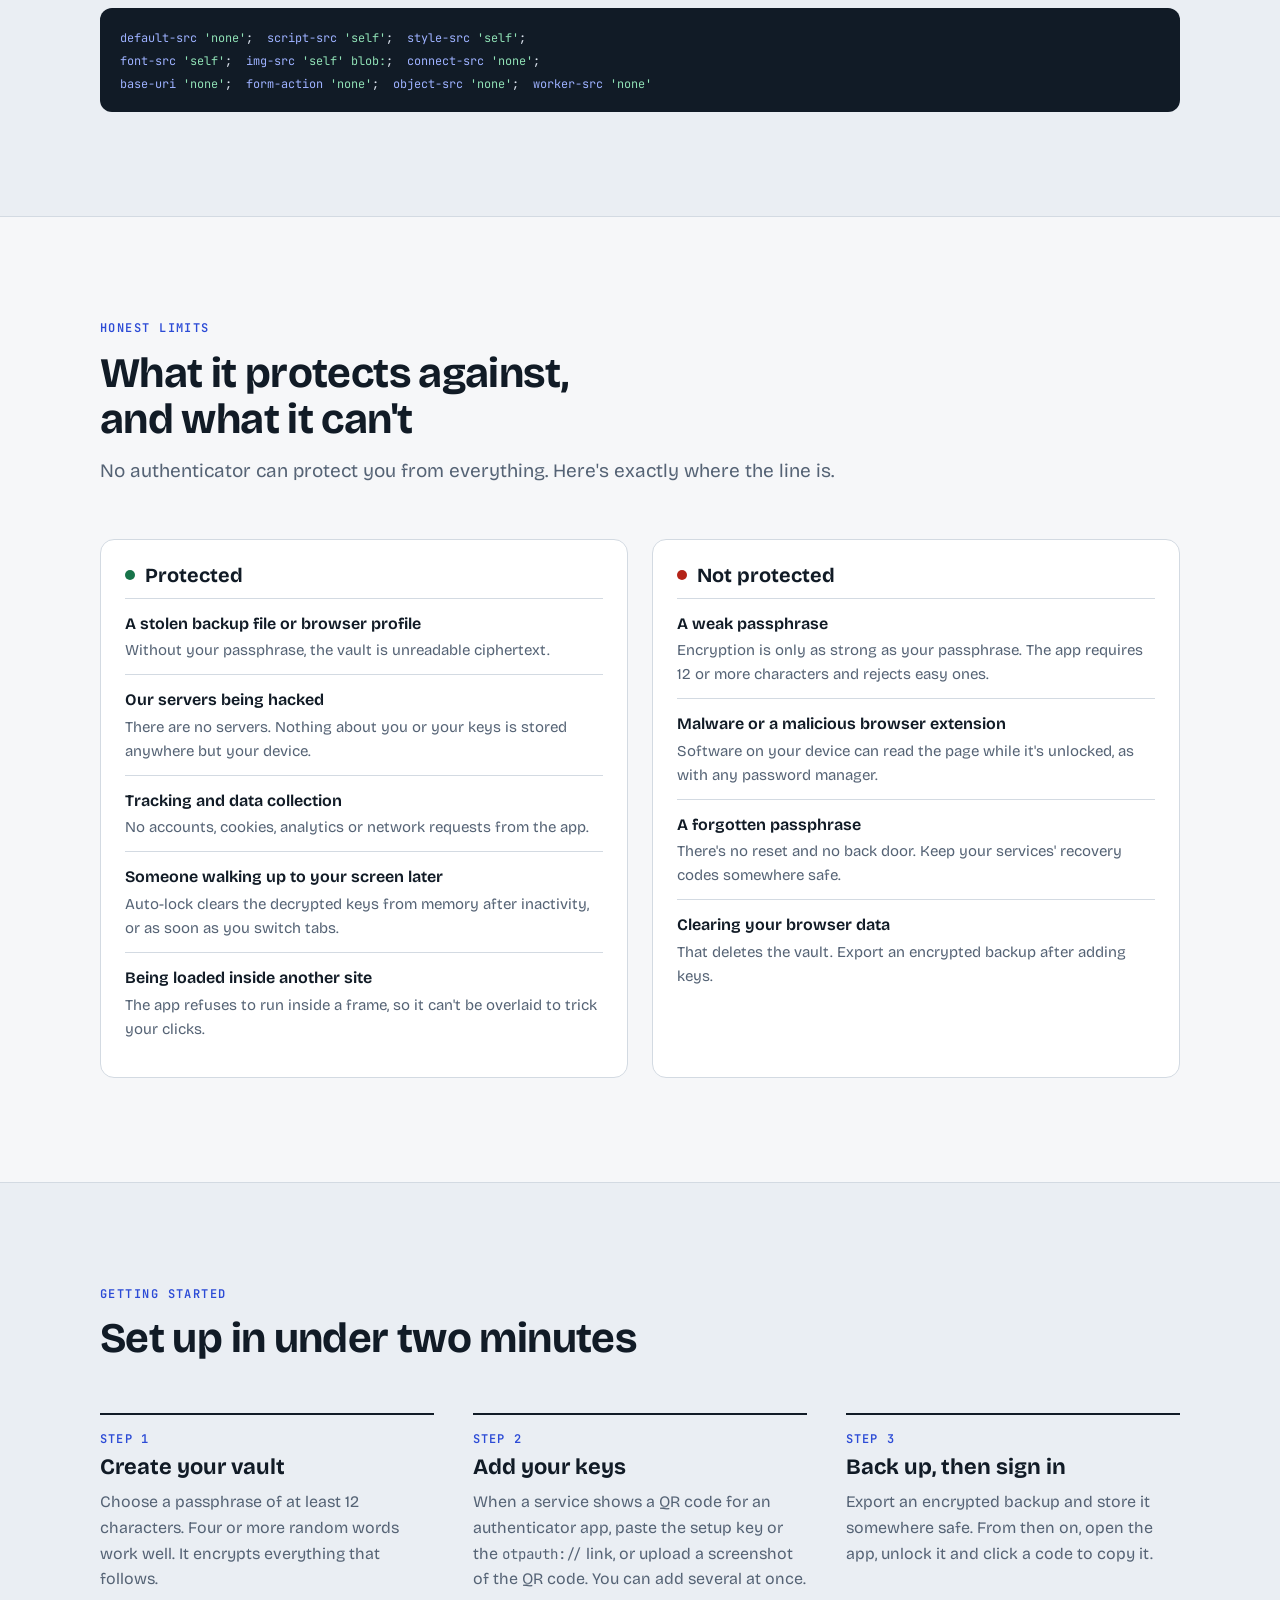
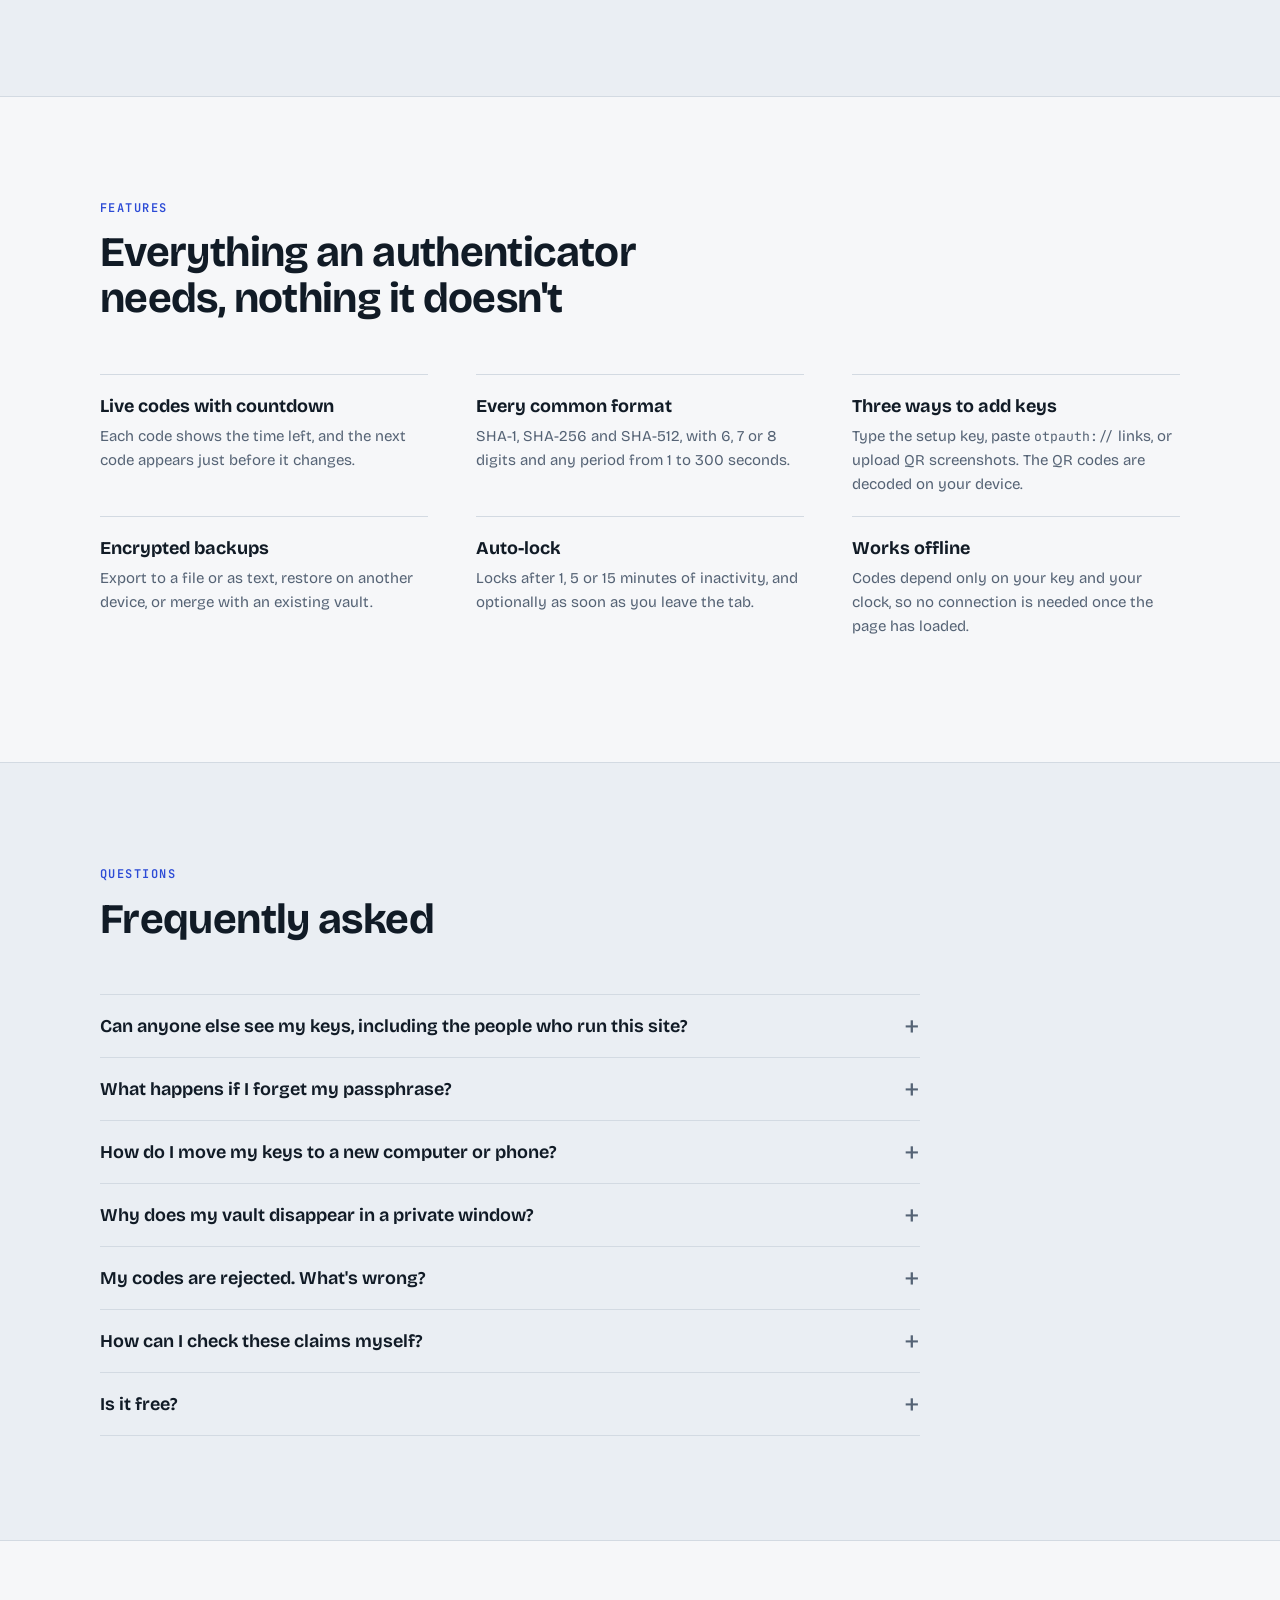
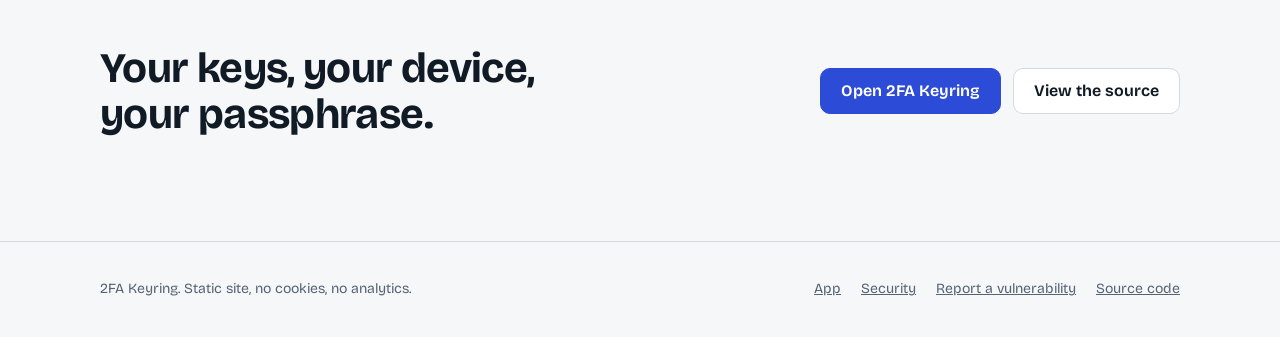
==== commit 84ebeb53: "Show the no-network notice as a reassurance, not an error The red "app is blocked" box read like a f" ====
--- a/index.html
+++ b/index.html
@@ -96,10 +96,10 @@
         <li><span class="tag">Storage</span><b>This browser only</b><p>Only the encrypted vault is saved, in this browser's local storage. It never reaches a server.</p></li>
       </ol>
       <div class="nonet" role="note">
-        <span class="x" aria-hidden="true">×</span>
+        <span class="x" aria-hidden="true"><svg viewBox="0 0 24 24" width="18" height="18"><path d="M12 2.5 4 5.5v6c0 4.9 3.4 8.9 8 10 4.6-1.1 8-5.1 8-10v-6z" fill="none" stroke="currentColor" stroke-width="2" stroke-linejoin="round"/><path d="m8.5 12 2.5 2.5 4.5-5" fill="none" stroke="currentColor" stroke-width="2" stroke-linecap="round" stroke-linejoin="round"/></svg></span>
         <div>
-          <b>The app is blocked from the network</b>
-          <p>The app's Content Security Policy sets <code>connect-src 'none'</code>, so the browser itself refuses any attempt to send data. All code and fonts come from this site, with no CDNs, trackers or third-party scripts.</p>
+          <b>No network access, enforced by your browser</b>
+          <p>The app's Content Security Policy sets <code>connect-src 'none'</code>, so your browser refuses any attempt by the page to send data anywhere, even if someone slipped bad code into it. All code and fonts come from this site, with no CDNs, trackers or third-party scripts.</p>
         </div>
       </div>
       <div class="policy">
--- a/assets/site.css
+++ b/assets/site.css
@@ -146,8 +146,8 @@
   .flow li:last-child{border-radius:0 0 14px 14px}
   .flow li+li::before{left:28px;top:-9px;transform:rotate(135deg)}
 }
-.nonet{margin-top:20px;display:grid;grid-template-columns:auto minmax(0,1fr);gap:14px;align-items:start;padding:18px 20px;border:1px dashed var(--danger);border-radius:14px;background:var(--danger-soft)}
-.nonet .x{display:grid;place-items:center;width:34px;height:34px;border-radius:50%;background:var(--danger);color:var(--paper);font:700 18px/1 var(--font-code)}
+.nonet{margin-top:20px;display:grid;grid-template-columns:auto minmax(0,1fr);gap:14px;align-items:start;padding:18px 20px;border:1px solid var(--ok);border-radius:14px;background:var(--ok-soft)}
+.nonet .x{display:grid;place-items:center;width:36px;height:36px;border-radius:50%;background:var(--ok);color:var(--paper)}
 .nonet b{display:block;font:700 17px/1.3 var(--font-display);margin-bottom:2px}
 .nonet p{font-size:15px;color:var(--ink)}
 
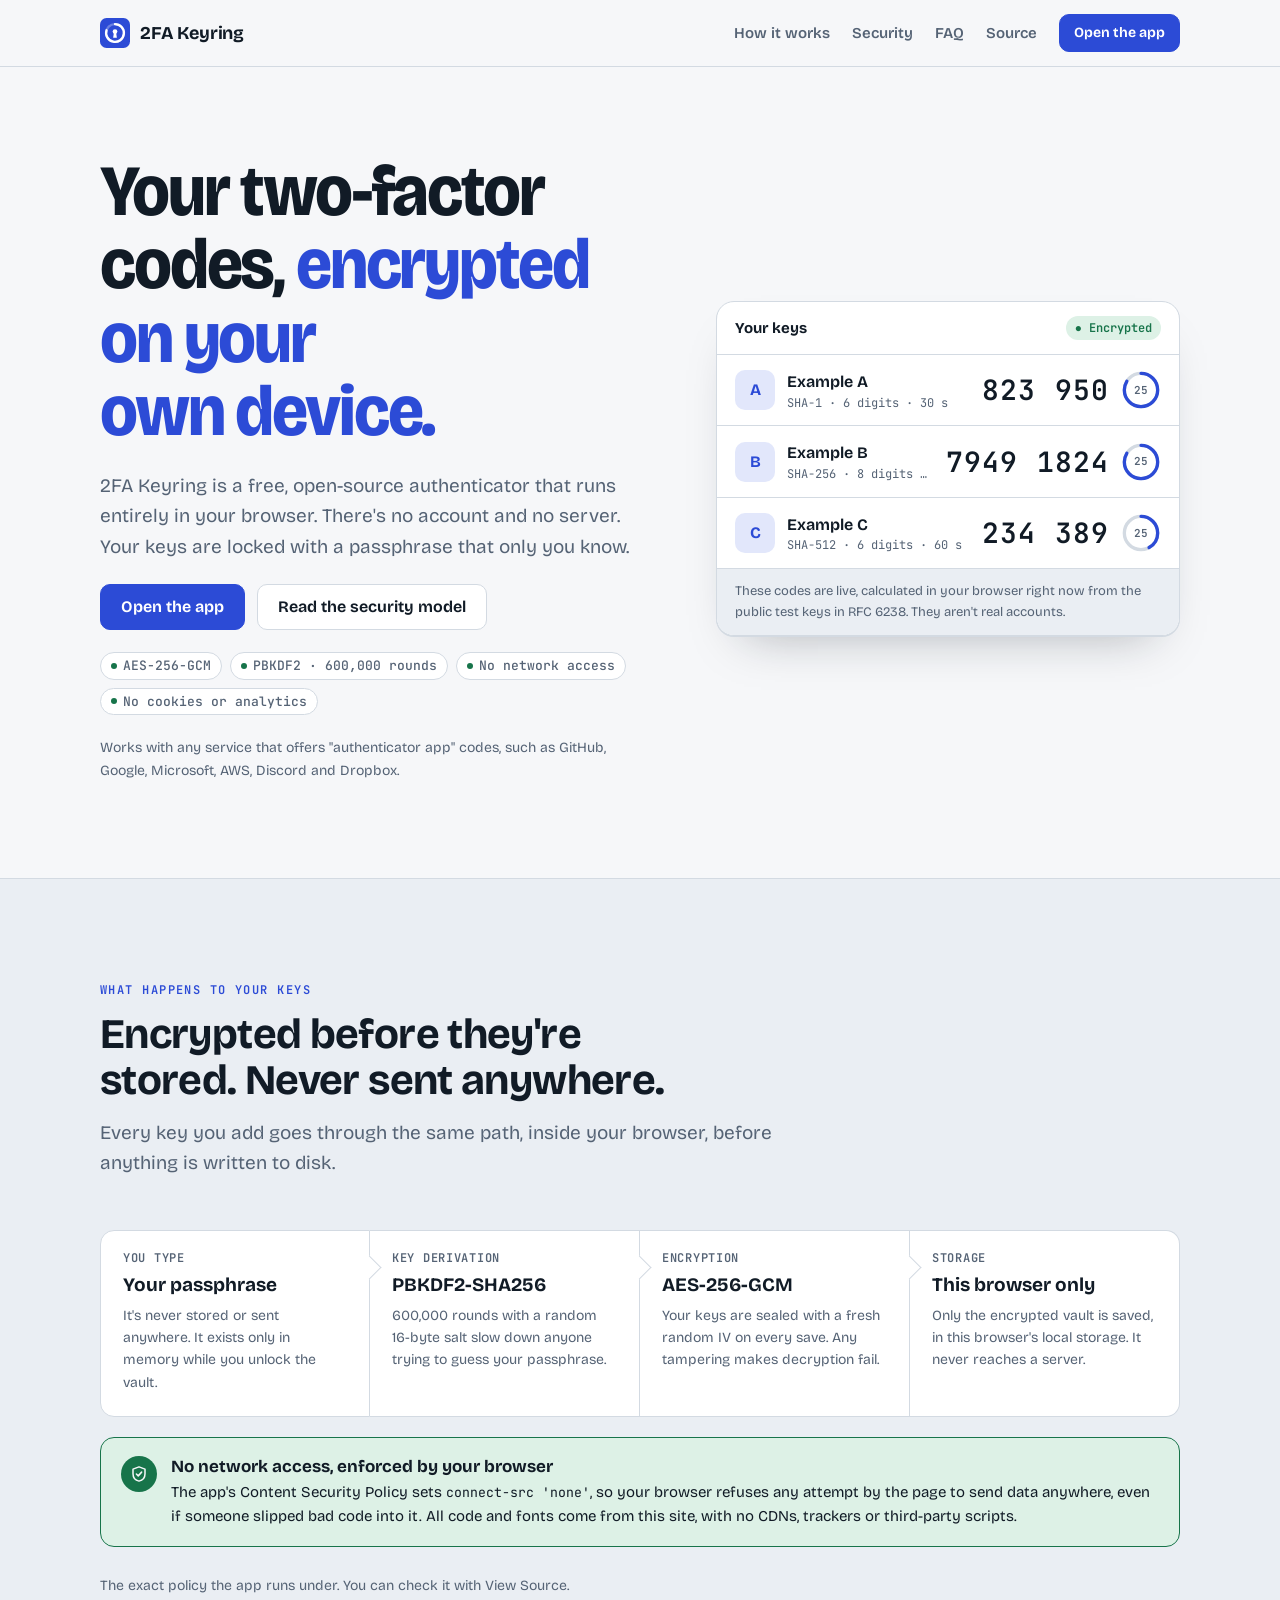
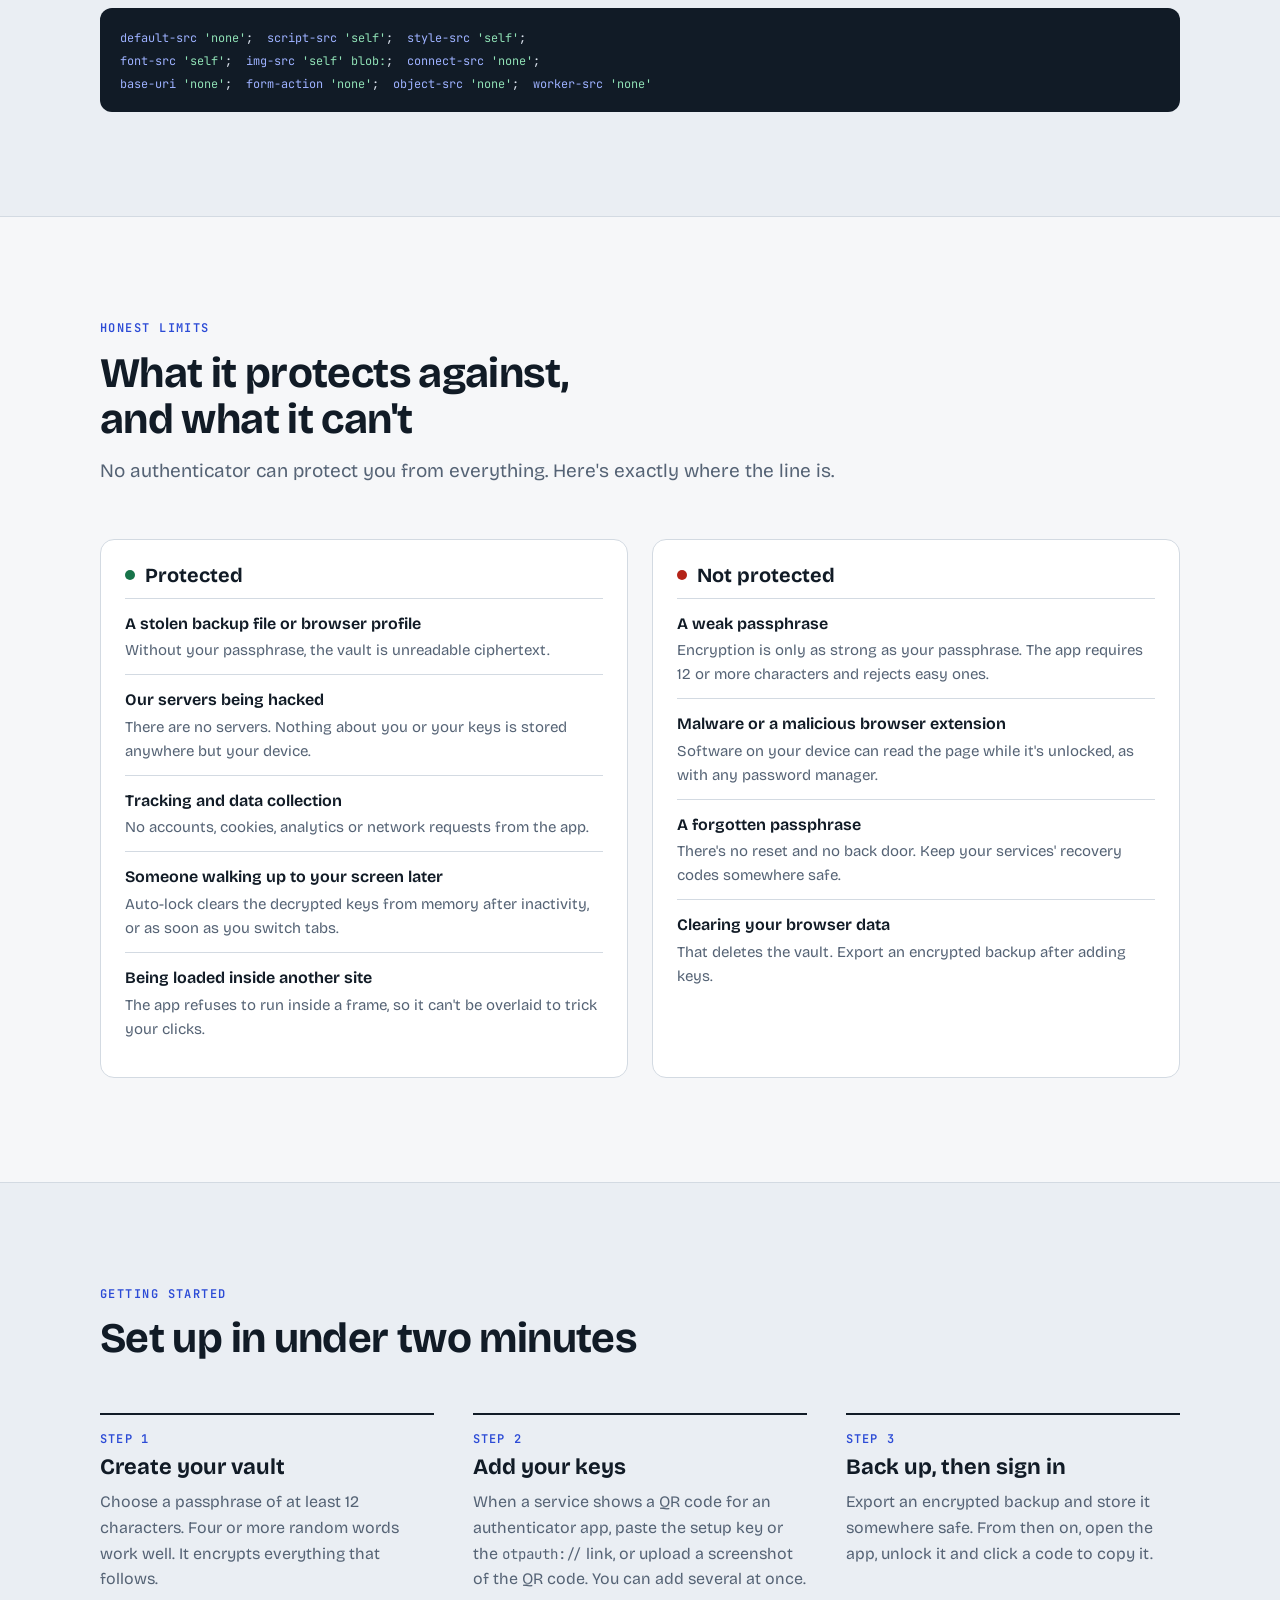
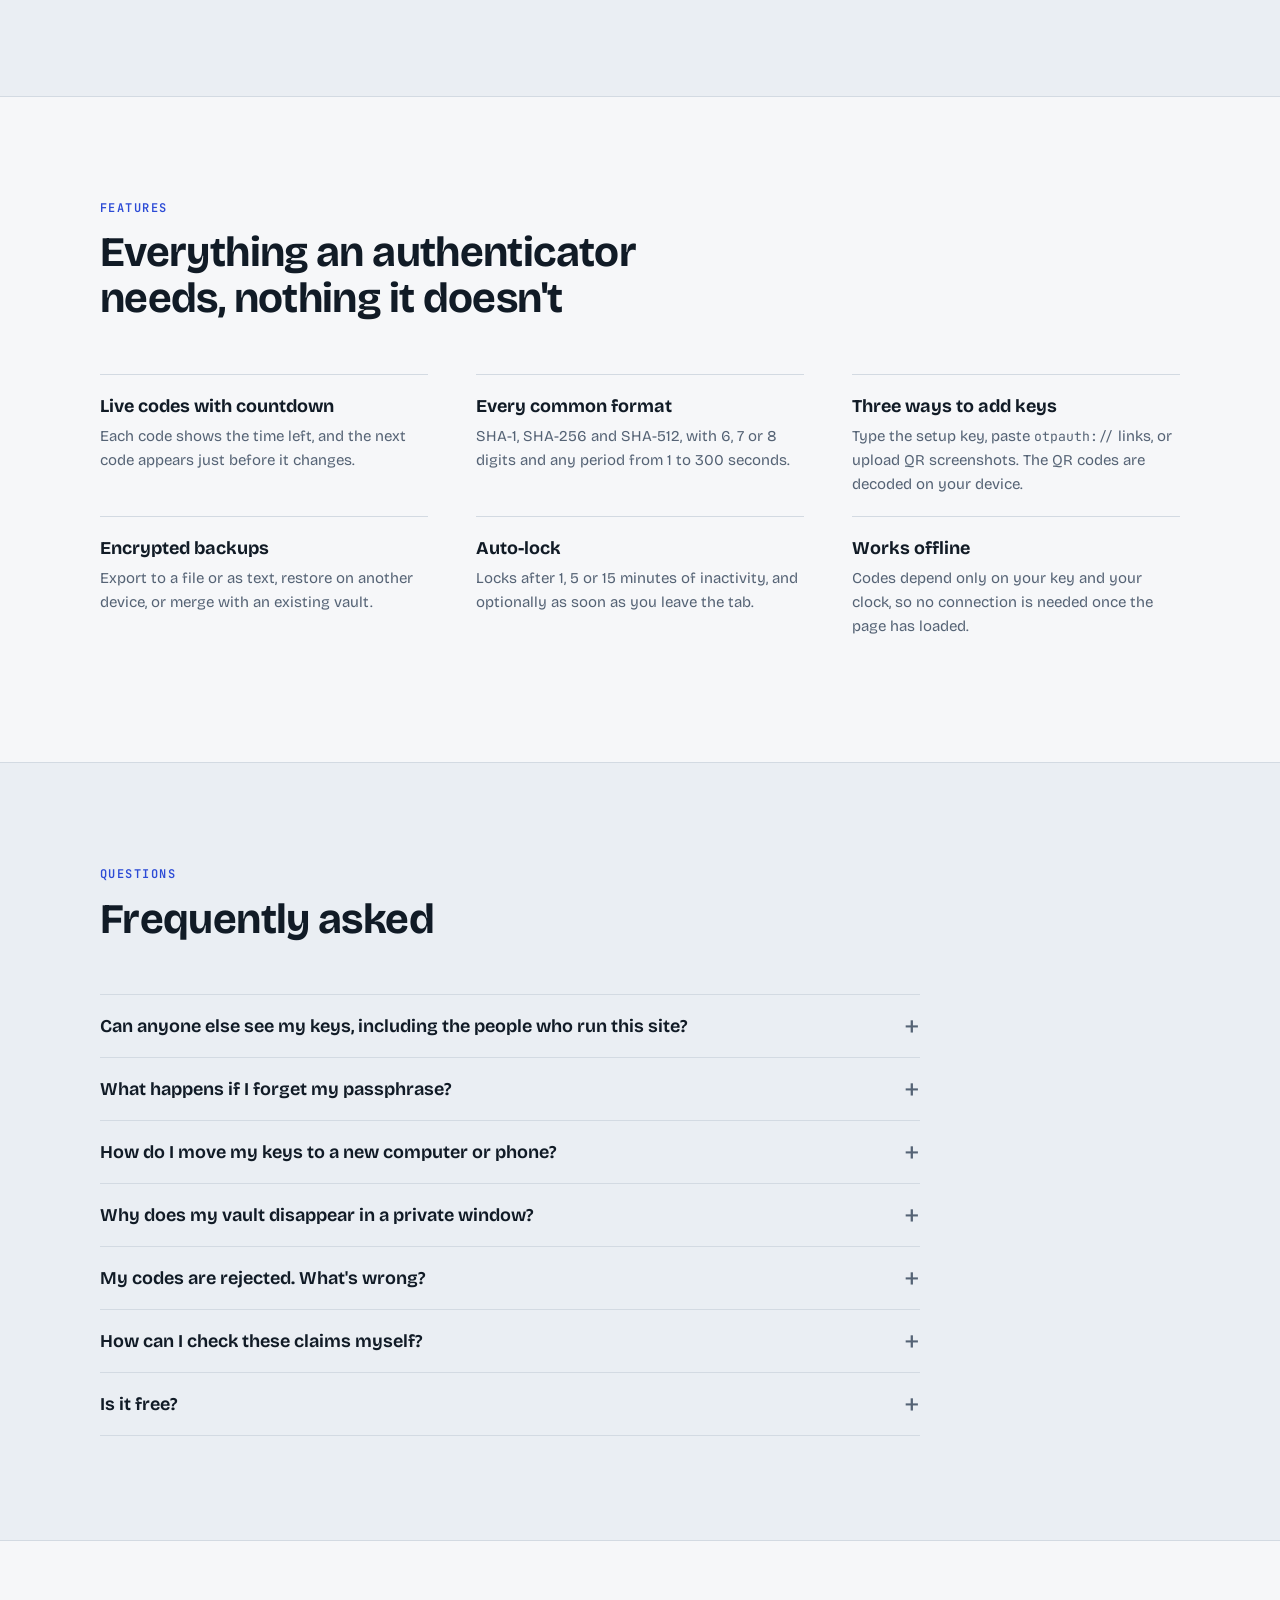
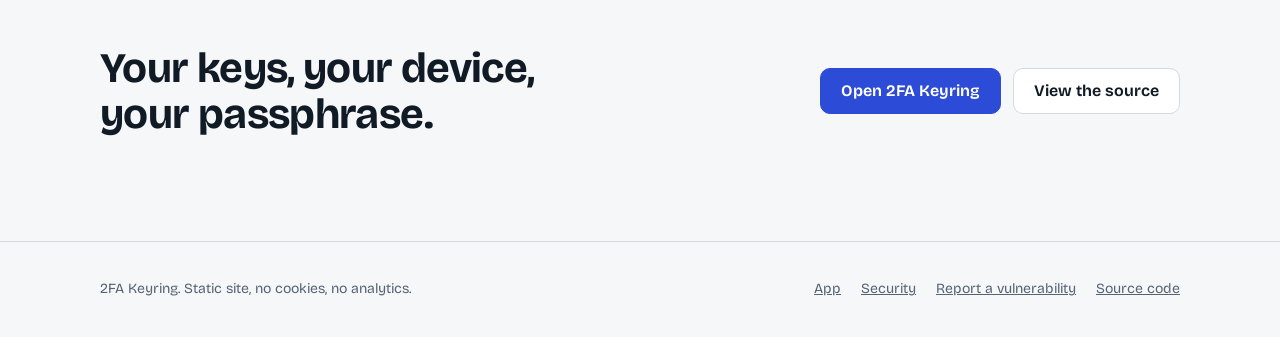
==== commit 273252fc: "Give the app the site's header and footer, and redesign it - Shared assets/chrome.css for the header" ====
--- a/index.html
+++ b/index.html
@@ -14,6 +14,7 @@
 <link rel="icon" href="assets/icon.svg" type="image/svg+xml">
 <link rel="stylesheet" href="assets/fonts.css">
 <link rel="stylesheet" href="assets/site.css">
+<link rel="stylesheet" href="assets/chrome.css">
 <script src="assets/totp.js" defer></script>
 <script src="assets/site.js" defer></script>
 </head>
@@ -21,14 +22,14 @@
 <a class="skip" href="#main">Skip to content</a>
 
 <header class="site-head">
-  <div class="wrap">
+  <div class="chrome-wrap">
     <a class="logo" href="./"><img src="assets/icon.svg" alt="" width="30" height="30">2FA Keyring</a>
     <nav class="nav" aria-label="Main">
       <a class="hide-sm" href="#how">How it works</a>
       <a href="security.html">Security</a>
       <a class="hide-sm" href="#faq">FAQ</a>
-      <a class="hide-sm" href="https://github.com/estuty/2FA-Keyring" rel="noopener">Source</a>
-      <a class="btn primary small" href="app/">Open the app</a>
+      <a class="hide-sm" href="https://github.com/estuty/2FA-Keyring" rel="noopener noreferrer">Source</a>
+      <a class="nav-cta" href="app/">Open the app</a>
     </nav>
   </div>
 </header>
@@ -217,20 +218,20 @@
       <h2 class="h2" id="close-h">Your keys, your device, your passphrase.</h2>
       <div class="btns">
         <a class="btn primary" href="app/">Open 2FA Keyring</a>
-        <a class="btn" href="https://github.com/estuty/2FA-Keyring" rel="noopener">View the source</a>
+        <a class="btn" href="https://github.com/estuty/2FA-Keyring" rel="noopener noreferrer">View the source</a>
       </div>
     </div>
   </section>
 </main>
 
 <footer class="site-foot">
-  <div class="wrap">
+  <div class="chrome-wrap">
     <p>2FA Keyring. Static site, no cookies, no analytics.</p>
     <nav aria-label="Footer">
       <a href="app/">App</a>
       <a href="security.html">Security</a>
       <a href="security.html#report">Report a vulnerability</a>
-      <a href="https://github.com/estuty/2FA-Keyring" rel="noopener">Source code</a>
+      <a href="https://github.com/estuty/2FA-Keyring" rel="noopener noreferrer">Source code</a>
     </nav>
   </div>
 </footer>
--- a/assets/site.css
+++ b/assets/site.css
@@ -46,8 +46,6 @@
 img,svg{max-width:100%}
 code,kbd{font-family:var(--font-code);font-size:.88em}
 :focus-visible{outline:2px solid var(--accent);outline-offset:3px;border-radius:4px}
-.skip{position:absolute;left:-999px;top:8px;background:var(--surface);color:var(--ink);padding:8px 12px;border-radius:8px;z-index:20}
-.skip:focus{left:max(16px,env(safe-area-inset-left,0px))}
 
 .wrap{
   max-width:var(--wrap);margin-inline:auto;
@@ -76,15 +74,6 @@
 .btn.small{min-height:38px;padding:8px 14px;font-size:14px}
 .btns{display:flex;flex-wrap:wrap;gap:12px}
 
-/* header */
-.site-head{border-bottom:1px solid var(--line)}
-.site-head .wrap{display:flex;align-items:center;justify-content:space-between;gap:16px;padding-block:14px;flex-wrap:wrap}
-.logo{display:inline-flex;align-items:center;gap:10px;color:var(--ink);text-decoration:none;font:700 18px/1 var(--font-display);letter-spacing:-.01em}
-.logo img{width:30px;height:30px}
-.nav{display:flex;align-items:center;gap:6px 22px;flex-wrap:wrap}
-.nav a:not(.btn){color:var(--muted);text-decoration:none;font-weight:600;font-size:15px}
-.nav a:not(.btn):hover,.nav a[aria-current="page"]{color:var(--ink)}
-@media (max-width:640px){.nav .hide-sm{display:none}}
 
 /* hero */
 .hero{padding-block:clamp(40px,7vw,88px) clamp(48px,8vw,96px)}
@@ -205,12 +194,6 @@
 .closing .wrap{display:flex;justify-content:space-between;align-items:center;gap:24px;flex-wrap:wrap}
 .closing h2{max-width:20ch}
 
-/* footer */
-.site-foot{padding-block:36px;border-top:1px solid var(--line);font-size:14px;color:var(--muted)}
-.site-foot .wrap{display:flex;justify-content:space-between;gap:16px 32px;flex-wrap:wrap}
-.site-foot nav{display:flex;gap:8px 20px;flex-wrap:wrap}
-.site-foot a{color:var(--muted)}
-.site-foot a:hover{color:var(--ink)}
 
 /* ---------- security document ---------- */
 .doc-hero{padding-block:clamp(40px,6vw,72px) clamp(28px,4vw,40px);border-bottom:1px solid var(--line)}
--- a/assets/chrome.css
+++ b/assets/chrome.css
@@ -0,0 +1,41 @@
+/* 2FA Keyring: shared header and footer for every page (website and app).
+   Uses the colour tokens each page's stylesheet defines: --ink, --muted, --line,
+   --surface, --accent, --accent-ink, --ok, --ok-soft, --font-display, --font-code. */
+.skip{position:absolute;left:-999px;top:8px;background:var(--surface);color:var(--ink);padding:8px 12px;border-radius:8px;z-index:30}
+.skip:focus{left:max(16px,env(safe-area-inset-left,0px))}
+
+.chrome-wrap{
+  max-width:1120px;margin-inline:auto;
+  padding-left:max(20px,env(safe-area-inset-left,0px));
+  padding-right:max(20px,env(safe-area-inset-right,0px));
+}
+
+.site-head{border-bottom:1px solid var(--line)}
+.site-head .chrome-wrap{display:flex;align-items:center;justify-content:space-between;gap:12px 16px;padding-block:14px;flex-wrap:wrap}
+.logo{display:inline-flex;align-items:center;gap:10px;color:var(--ink);text-decoration:none;font:700 18px/1 var(--font-display);letter-spacing:-.01em}
+.logo img{width:30px;height:30px}
+.nav{display:flex;align-items:center;gap:6px 22px;flex-wrap:wrap}
+.nav a:not(.nav-cta){color:var(--muted);text-decoration:none;font-weight:600;font-size:15px}
+.nav a:not(.nav-cta):hover,.nav a[aria-current="page"]{color:var(--ink)}
+.nav-cta{
+  display:inline-flex;align-items:center;min-height:38px;padding:8px 14px;border-radius:10px;
+  font:650 14px/1 var(--font-display);text-decoration:none;background:var(--accent);color:var(--accent-ink);border:1px solid var(--accent);
+}
+.nav-cta:hover{filter:brightness(1.08)}
+@media (max-width:640px){.nav .hide-sm{display:none}}
+
+/* Vault status shown in the header on the app page */
+.vault-state{
+  display:inline-flex;align-items:center;gap:7px;min-height:32px;padding:6px 11px;border-radius:999px;
+  font:600 12px/1 var(--font-code);letter-spacing:.02em;border:1px solid var(--line);color:var(--muted);background:var(--surface);
+}
+.vault-state::before{content:"";width:7px;height:7px;border-radius:50%;background:var(--muted)}
+.vault-state[data-state="unlocked"]{color:var(--ok);background:var(--ok-soft);border-color:transparent}
+.vault-state[data-state="unlocked"]::before{background:var(--ok)}
+
+.site-foot{padding-block:36px;border-top:1px solid var(--line);font-size:14px;color:var(--muted)}
+.site-foot .chrome-wrap{display:flex;justify-content:space-between;gap:16px 32px;flex-wrap:wrap}
+.site-foot p{margin:0}
+.site-foot nav{display:flex;gap:8px 20px;flex-wrap:wrap}
+.site-foot a{color:var(--muted)}
+.site-foot a:hover{color:var(--ink)}
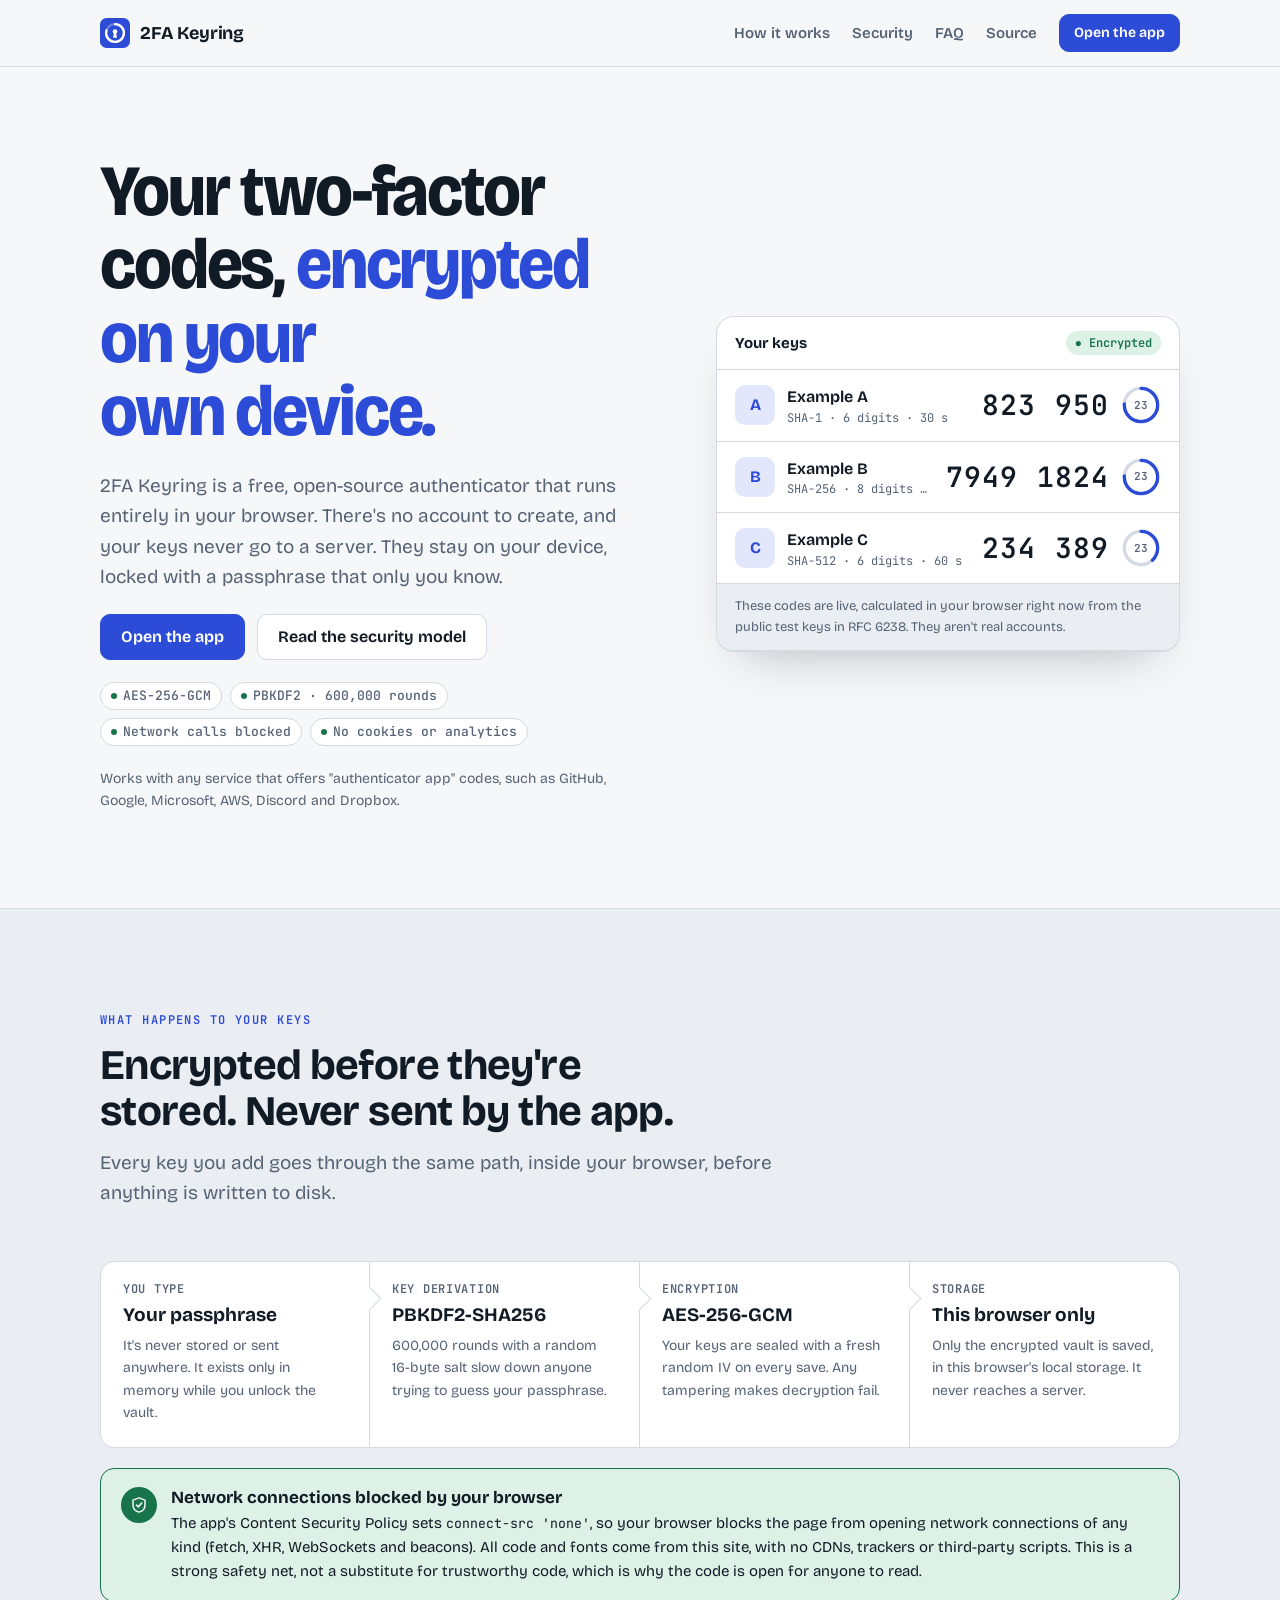
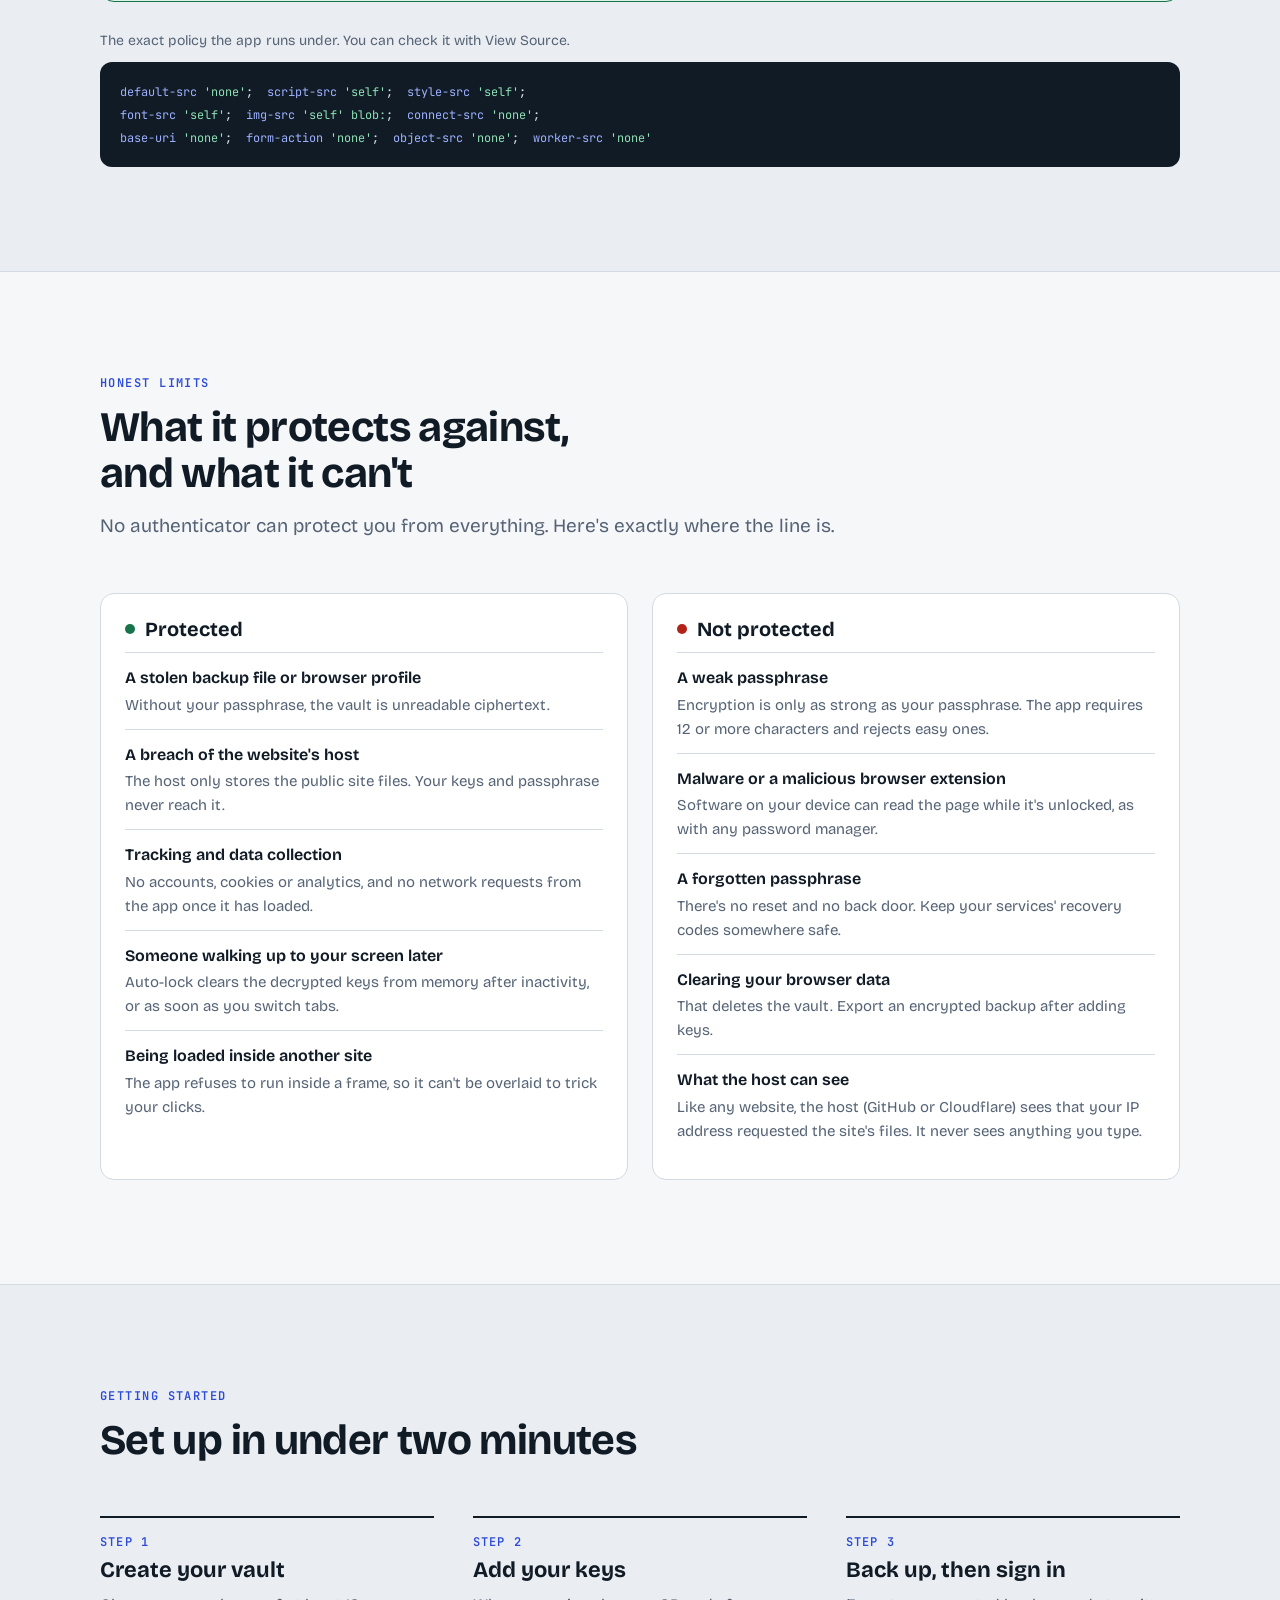
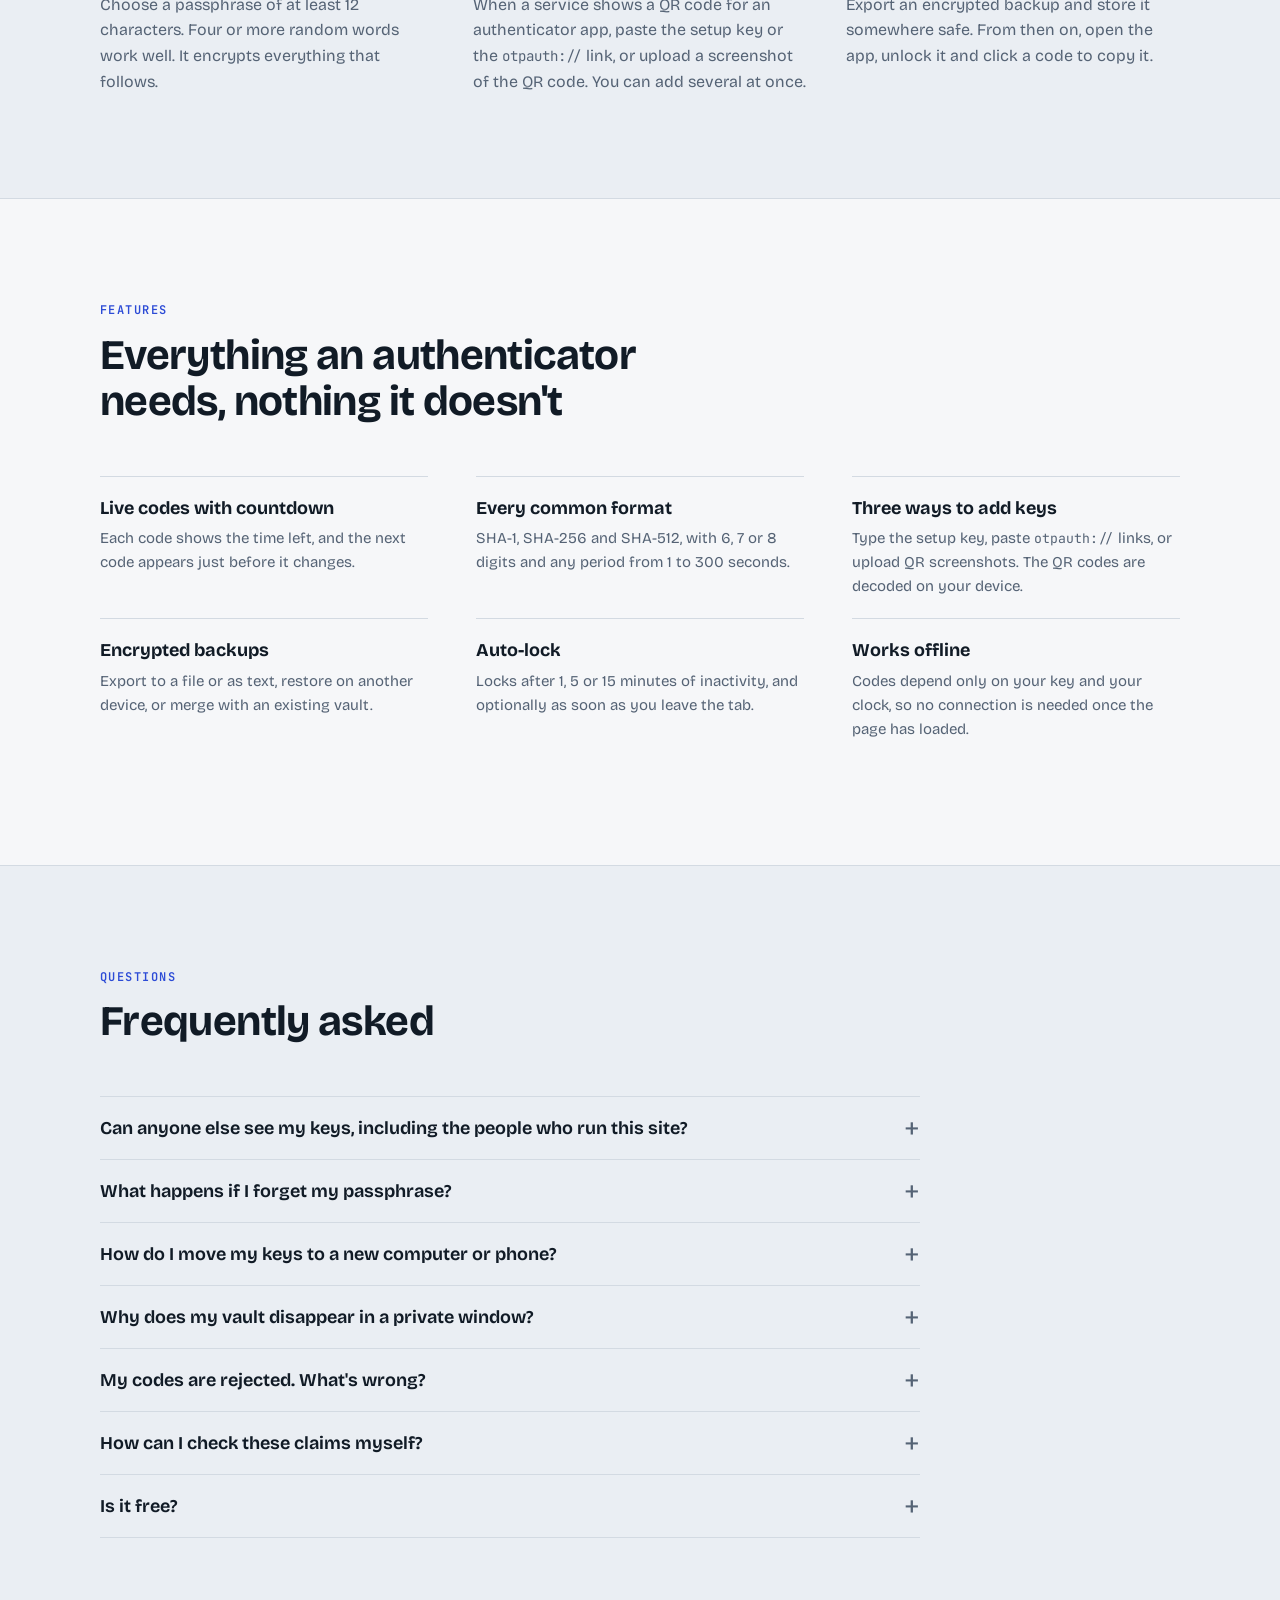
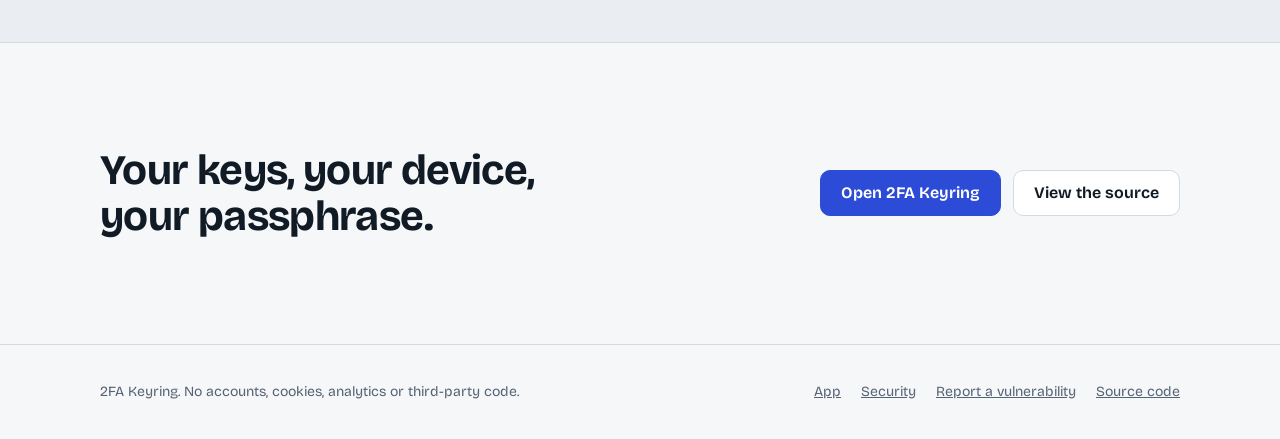
==== commit a38c8de7: "Make every privacy claim precise; close browser-feature leaks Leaks closed - Spell check, autocorrec" ====
--- a/index.html
+++ b/index.html
@@ -7,9 +7,9 @@
 <meta name="referrer" content="no-referrer">
 <meta name="color-scheme" content="light dark">
 <title>2FA Keyring</title>
-<meta name="description" content="A free, open-source authenticator that runs in your browser. Your two-factor keys are encrypted on your own device with a passphrase only you know. No account, no server, no tracking.">
+<meta name="description" content="A free, open-source authenticator that runs in your browser. Your two-factor keys are encrypted on your own device with a passphrase only you know. No account, no cookies, no tracking.">
 <meta property="og:title" content="2FA Keyring">
-<meta property="og:description" content="Your two-factor codes, encrypted on your own device. No account, no server, no tracking.">
+<meta property="og:description" content="Your two-factor codes, encrypted on your own device. No account, no cookies, no tracking.">
 <meta property="og:type" content="website">
 <link rel="icon" href="assets/icon.svg" type="image/svg+xml">
 <link rel="stylesheet" href="assets/fonts.css">
@@ -39,7 +39,7 @@
     <div class="wrap">
       <div class="hero-copy">
         <h1>Your <span class="nowrap">two-factor</span> codes, <em>encrypted on your own device.</em></h1>
-        <p class="lead">2FA Keyring is a free, open-source authenticator that runs entirely in your browser. There's no account and no server. Your keys are locked with a passphrase that only you know.</p>
+        <p class="lead">2FA Keyring is a free, open-source authenticator that runs entirely in your browser. There's no account to create, and your keys never go to a server. They stay on your device, locked with a passphrase that only you know.</p>
         <div class="btns">
           <a class="btn primary" href="app/">Open the app</a>
           <a class="btn" href="security.html">Read the security model</a>
@@ -47,7 +47,7 @@
         <ul class="facts" aria-label="Security facts">
           <li class="fact">AES-256-GCM</li>
           <li class="fact">PBKDF2 · 600,000 rounds</li>
-          <li class="fact">No network access</li>
+          <li class="fact">Network calls blocked</li>
           <li class="fact">No cookies or analytics</li>
         </ul>
         <p class="works">Works with any service that offers "authenticator app" codes, such as GitHub, Google, Microsoft, AWS, Discord and Dropbox.</p>
@@ -87,7 +87,7 @@
     <div class="wrap">
       <div class="sec-head">
         <p class="kicker">What happens to your keys</p>
-        <h2 class="h2" id="model-h">Encrypted before they're stored. Never sent anywhere.</h2>
+        <h2 class="h2" id="model-h">Encrypted before they're stored. Never sent by the app.</h2>
         <p class="lead">Every key you add goes through the same path, inside your browser, before anything is written to disk.</p>
       </div>
       <ol class="flow">
@@ -99,8 +99,8 @@
       <div class="nonet" role="note">
         <span class="x" aria-hidden="true"><svg viewBox="0 0 24 24" width="18" height="18"><path d="M12 2.5 4 5.5v6c0 4.9 3.4 8.9 8 10 4.6-1.1 8-5.1 8-10v-6z" fill="none" stroke="currentColor" stroke-width="2" stroke-linejoin="round"/><path d="m8.5 12 2.5 2.5 4.5-5" fill="none" stroke="currentColor" stroke-width="2" stroke-linecap="round" stroke-linejoin="round"/></svg></span>
         <div>
-          <b>No network access, enforced by your browser</b>
-          <p>The app's Content Security Policy sets <code>connect-src 'none'</code>, so your browser refuses any attempt by the page to send data anywhere, even if someone slipped bad code into it. All code and fonts come from this site, with no CDNs, trackers or third-party scripts.</p>
+          <b>Network connections blocked by your browser</b>
+          <p>The app's Content Security Policy sets <code>connect-src 'none'</code>, so your browser blocks the page from opening network connections of any kind (fetch, XHR, WebSockets and beacons). All code and fonts come from this site, with no CDNs, trackers or third-party scripts. This is a strong safety net, not a substitute for trustworthy code, which is why the code is open for anyone to read.</p>
         </div>
       </div>
       <div class="policy">
@@ -124,8 +124,8 @@
           <h3><span class="dot" aria-hidden="true"></span>Protected</h3>
           <ul>
             <li><b>A stolen backup file or browser profile</b><span>Without your passphrase, the vault is unreadable ciphertext.</span></li>
-            <li><b>Our servers being hacked</b><span>There are no servers. Nothing about you or your keys is stored anywhere but your device.</span></li>
-            <li><b>Tracking and data collection</b><span>No accounts, cookies, analytics or network requests from the app.</span></li>
+            <li><b>A breach of the website's host</b><span>The host only stores the public site files. Your keys and passphrase never reach it.</span></li>
+            <li><b>Tracking and data collection</b><span>No accounts, cookies or analytics, and no network requests from the app once it has loaded.</span></li>
             <li><b>Someone walking up to your screen later</b><span>Auto-lock clears the decrypted keys from memory after inactivity, or as soon as you switch tabs.</span></li>
             <li><b>Being loaded inside another site</b><span>The app refuses to run inside a frame, so it can't be overlaid to trick your clicks.</span></li>
           </ul>
@@ -137,6 +137,7 @@
             <li><b>Malware or a malicious browser extension</b><span>Software on your device can read the page while it's unlocked, as with any password manager.</span></li>
             <li><b>A forgotten passphrase</b><span>There's no reset and no back door. Keep your services' recovery codes somewhere safe.</span></li>
             <li><b>Clearing your browser data</b><span>That deletes the vault. Export an encrypted backup after adding keys.</span></li>
+            <li><b>What the host can see</b><span>Like any website, the host (GitHub or Cloudflare) sees that your IP address requested the site's files. It never sees anything you type.</span></li>
           </ul>
         </div>
       </div>
@@ -183,7 +184,7 @@
       <div class="faq">
         <details>
           <summary>Can anyone else see my keys, including the people who run this site?</summary>
-          <div class="ans"><p>No. Your keys are encrypted in your browser and saved only on your device. This site has no backend to send them to, and the app's security policy blocks network connections. The site is just static files.</p></div>
+          <div class="ans"><p>No. Your keys are encrypted in your browser and saved only on your device. The site is just static files with no backend to receive them, and the app's security policy blocks network connections.</p><p>As with any website, the company hosting the files can see that your IP address loaded them, but nothing you type or store is ever sent.</p></div>
         </details>
         <details>
           <summary>What happens if I forget my passphrase?</summary>
@@ -226,7 +227,7 @@
 
 <footer class="site-foot">
   <div class="chrome-wrap">
-    <p>2FA Keyring. Static site, no cookies, no analytics.</p>
+    <p>2FA Keyring. No accounts, cookies, analytics or third-party code.</p>
     <nav aria-label="Footer">
       <a href="app/">App</a>
       <a href="security.html">Security</a>
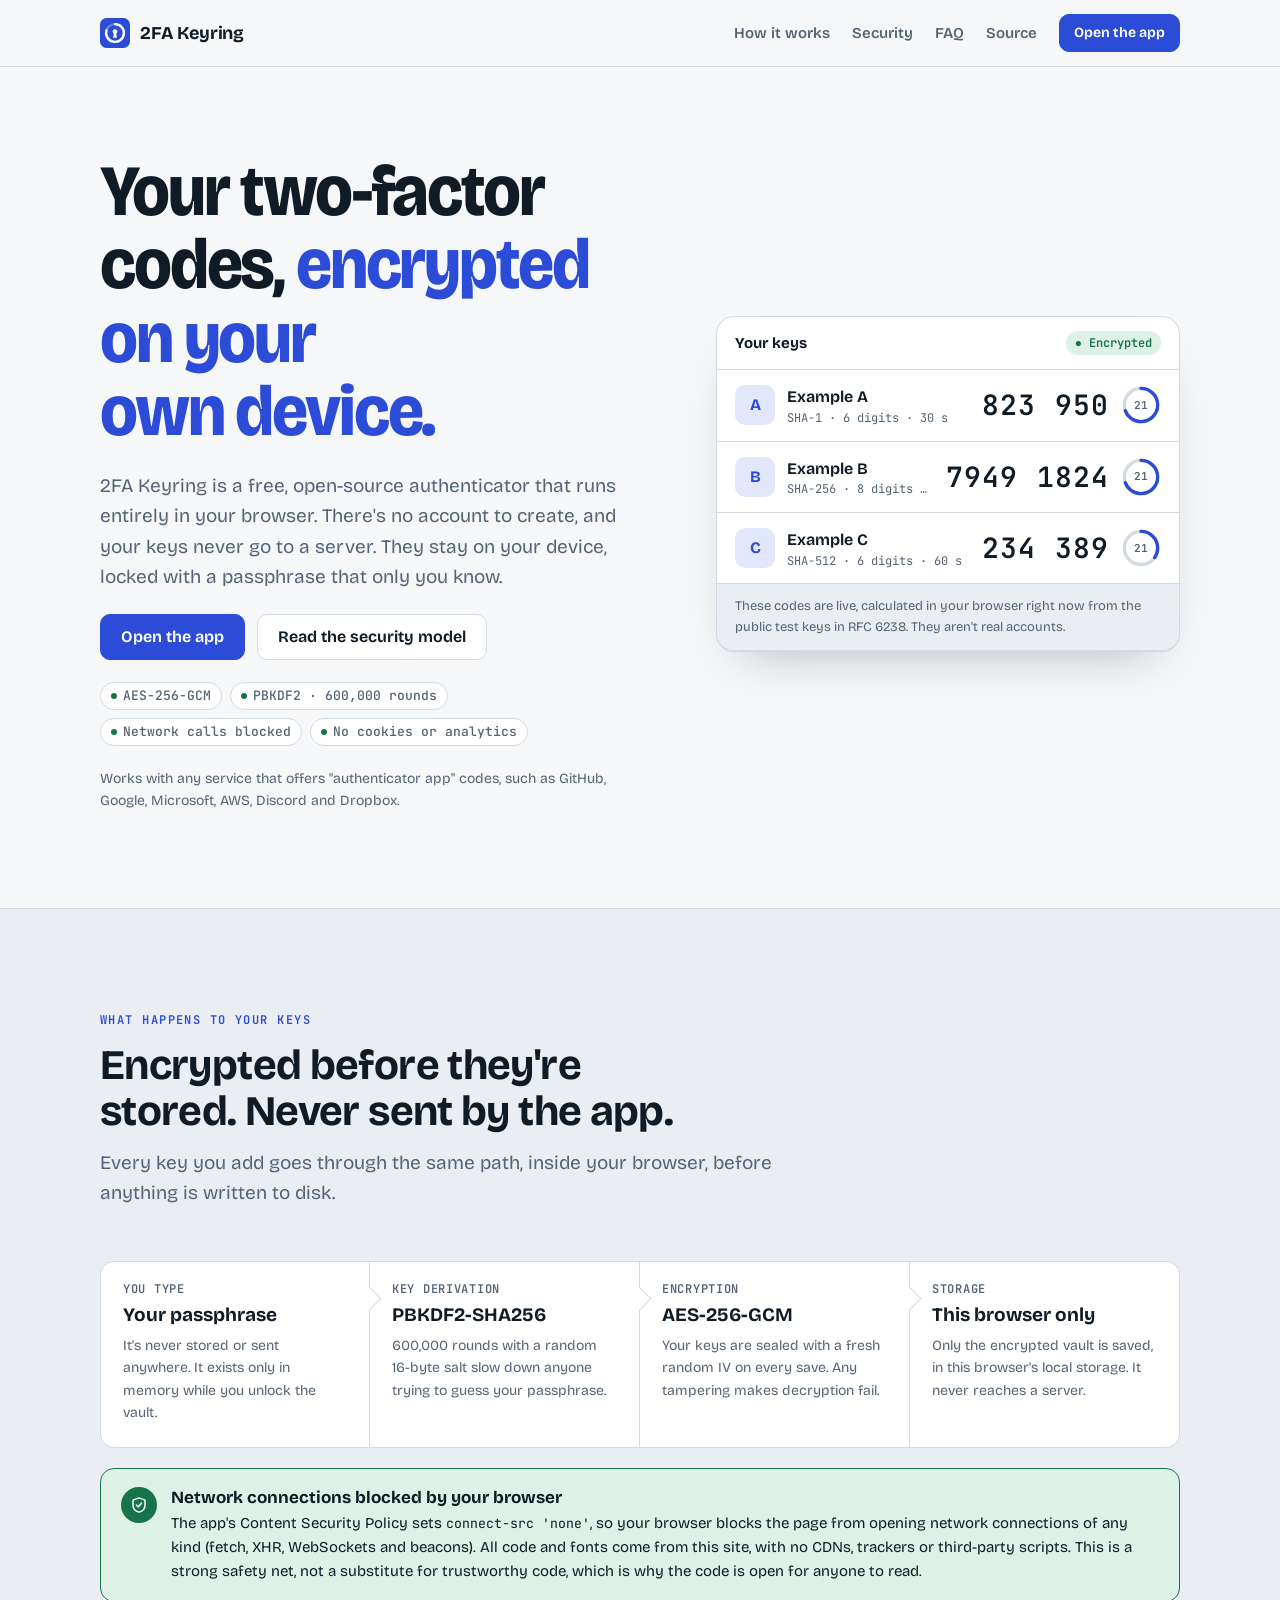
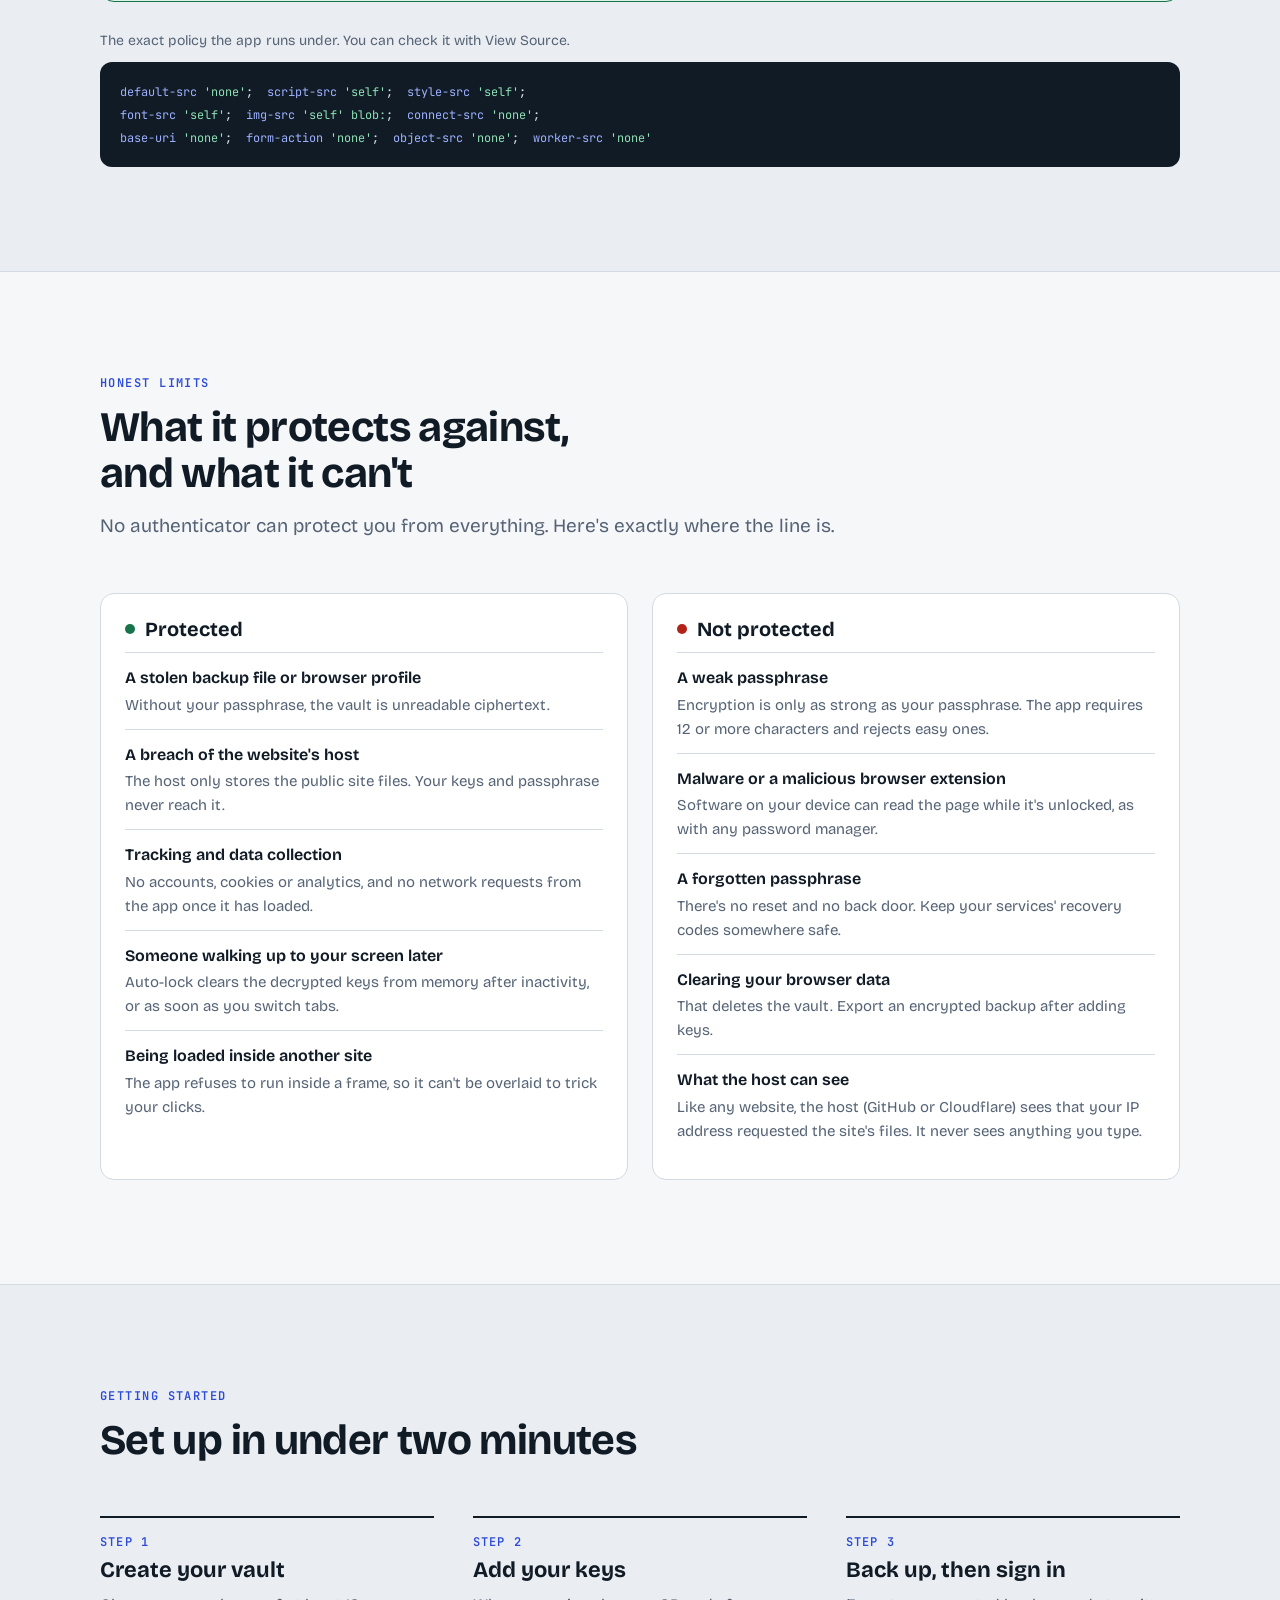
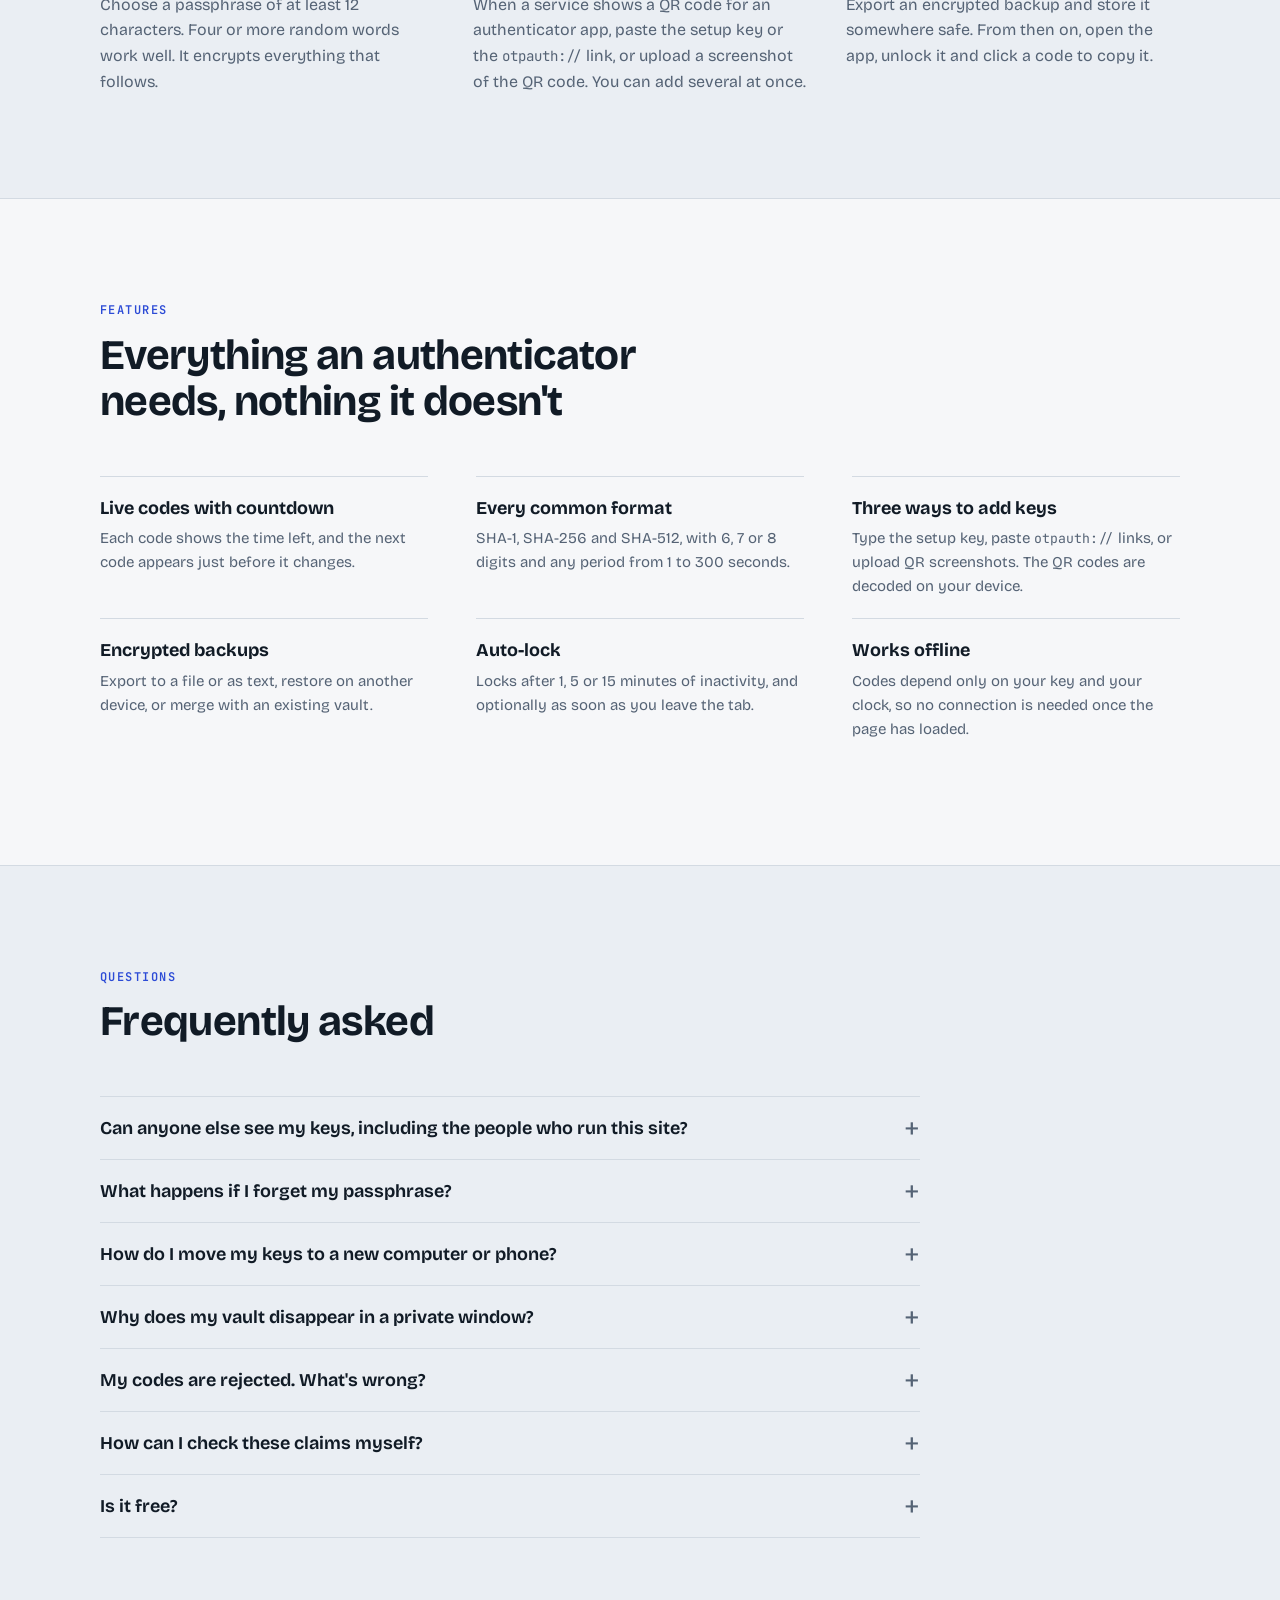
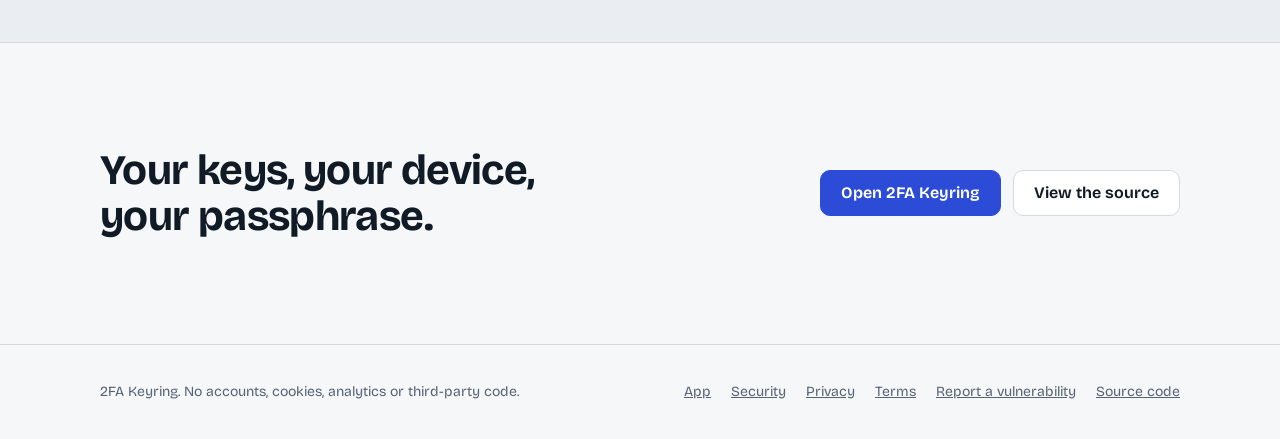
==== commit 731cc80e: "Add Privacy Policy and Terms of Use pages - privacy.html: nothing collected; what stays on the devic" ====
--- a/index.html
+++ b/index.html
@@ -231,6 +231,8 @@
     <nav aria-label="Footer">
       <a href="app/">App</a>
       <a href="security.html">Security</a>
+      <a href="privacy.html">Privacy</a>
+      <a href="terms.html">Terms</a>
       <a href="security.html#report">Report a vulnerability</a>
       <a href="https://github.com/estuty/2FA-Keyring" rel="noopener noreferrer">Source code</a>
     </nav>
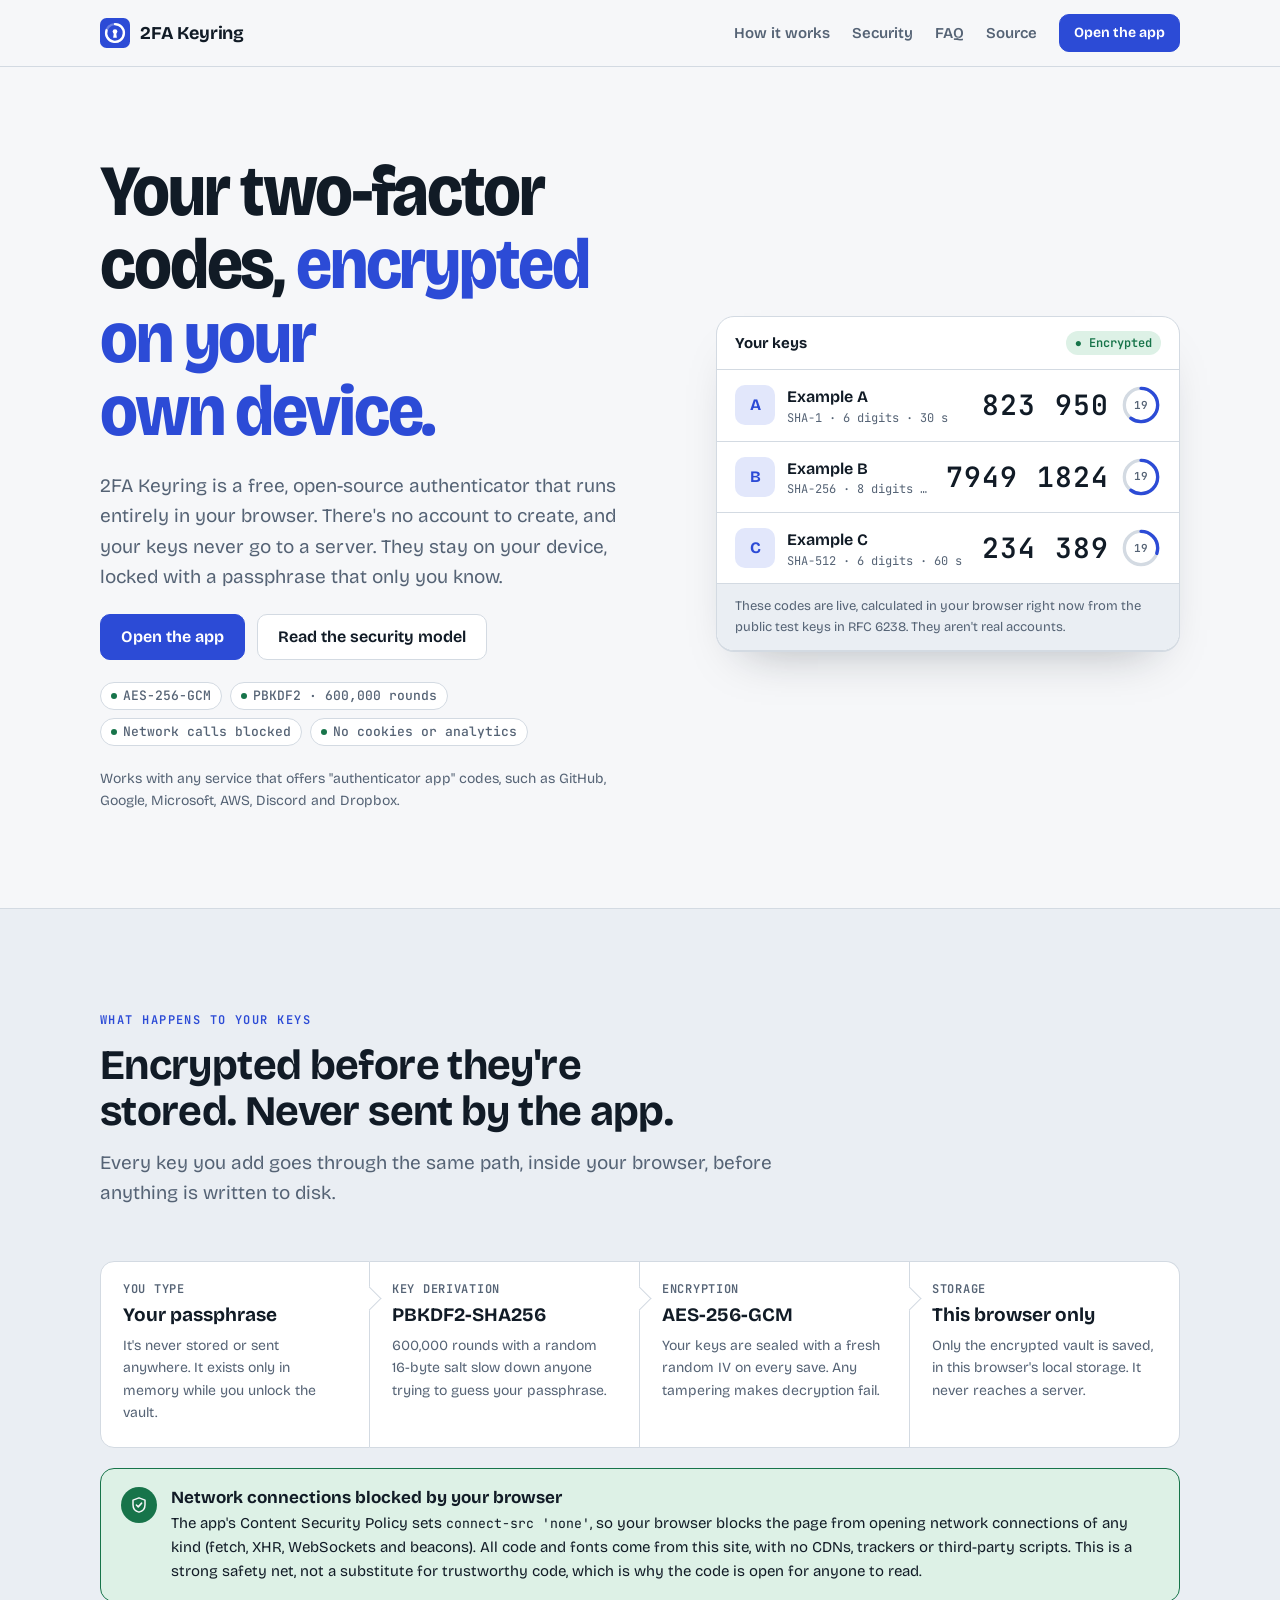
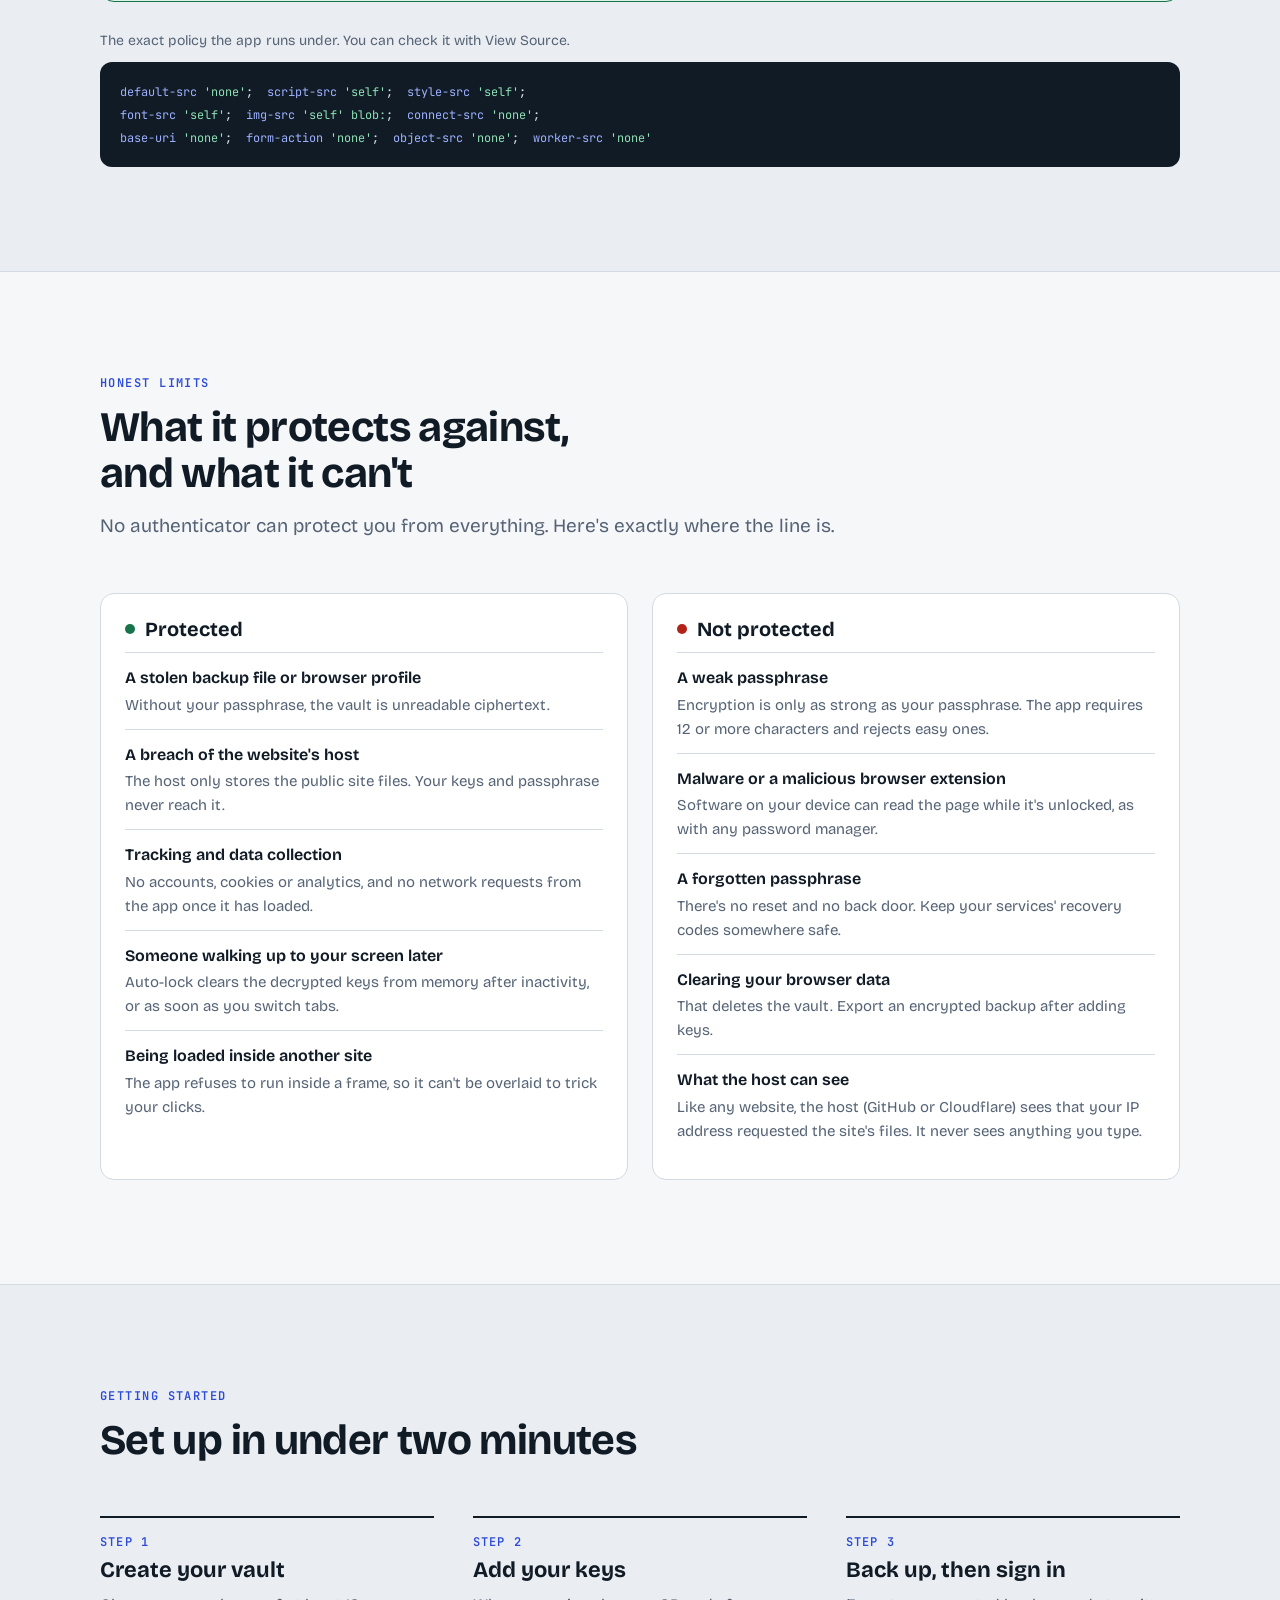
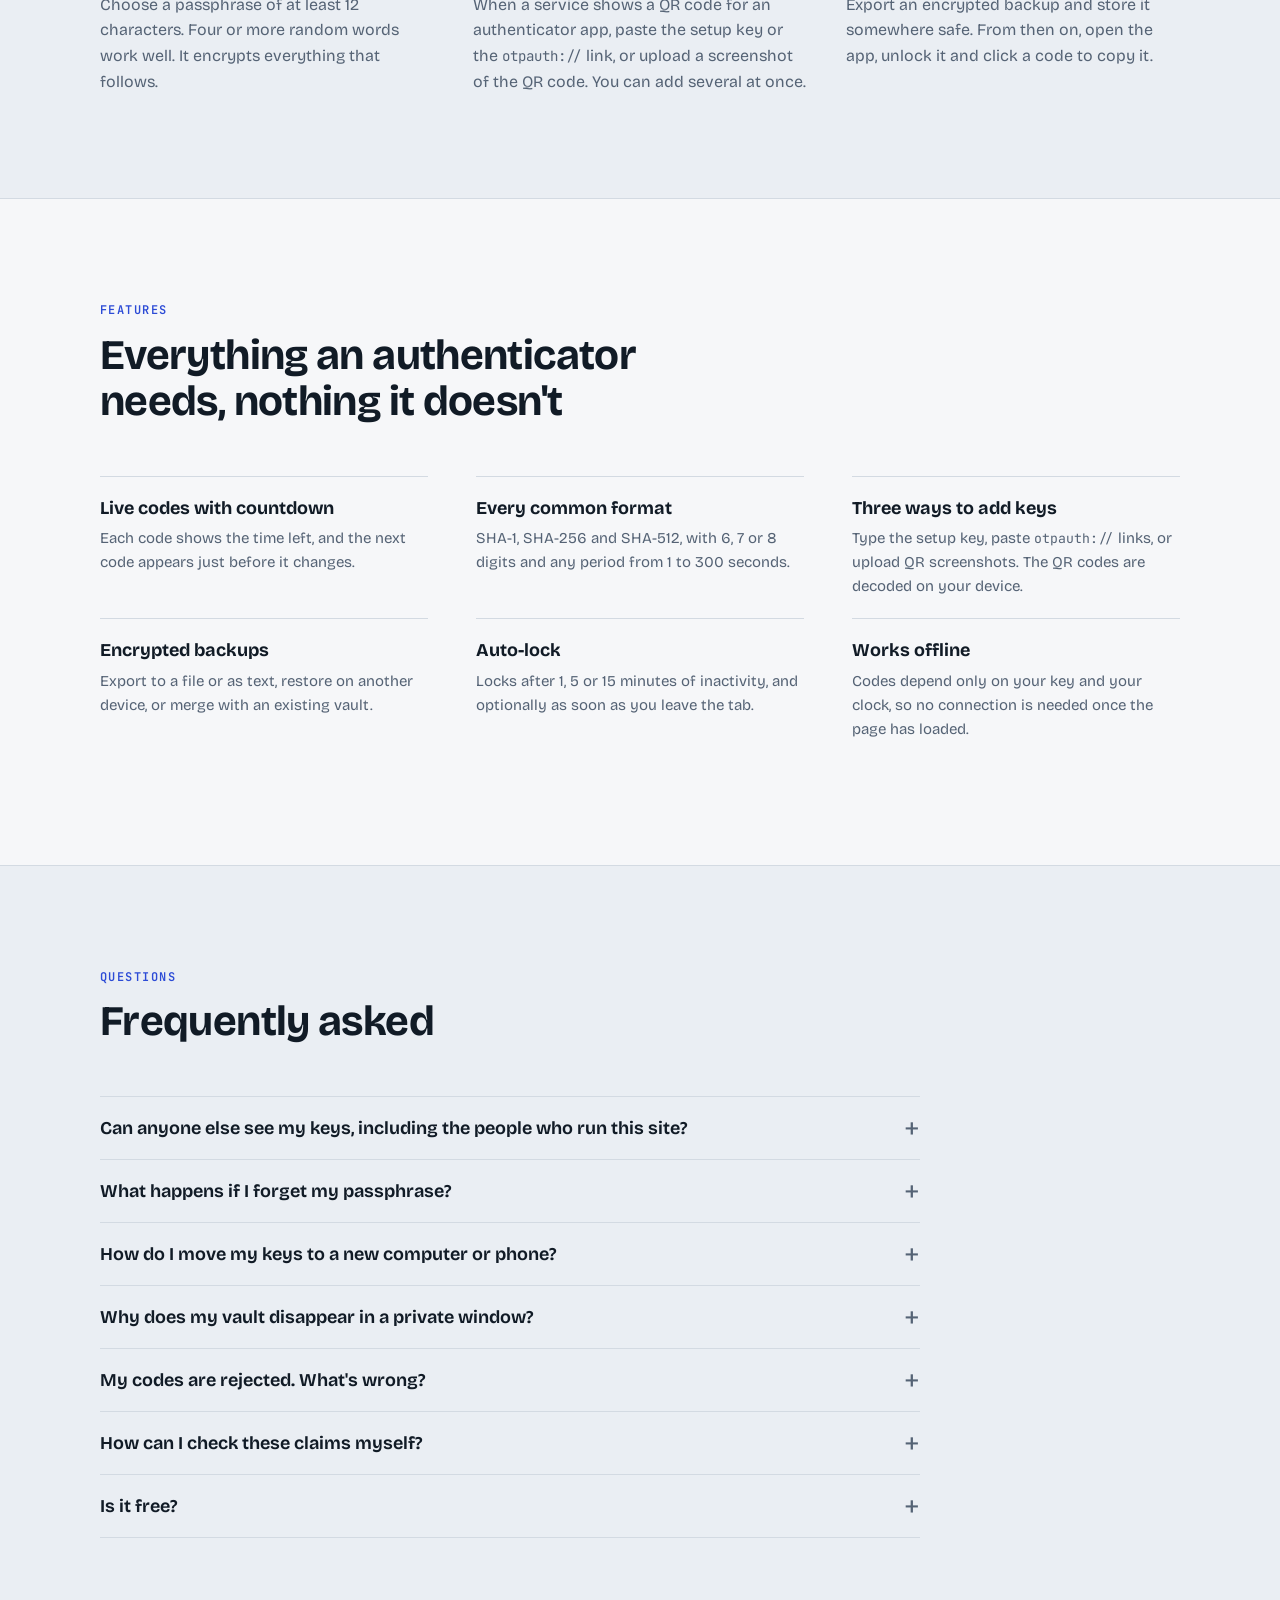
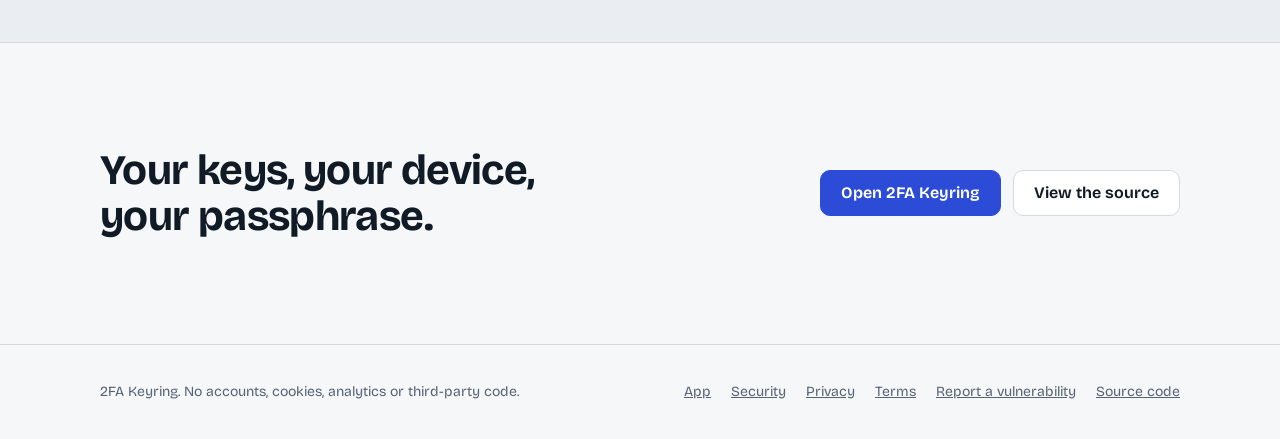
==== commit e8db6977: "Make 2fa-keyring.com the one official address - Canonical links (and og:url) point to https://2fa-ke" ====
--- a/index.html
+++ b/index.html
@@ -6,11 +6,13 @@
 <meta http-equiv="Content-Security-Policy" content="default-src 'none'; script-src 'self'; style-src 'self'; font-src 'self'; img-src 'self'; connect-src 'none'; base-uri 'none'; form-action 'none'; object-src 'none'; manifest-src 'none'; worker-src 'none'">
 <meta name="referrer" content="no-referrer">
 <meta name="color-scheme" content="light dark">
+<link rel="canonical" href="https://2fa-keyring.com/">
 <title>2FA Keyring</title>
 <meta name="description" content="A free, open-source authenticator that runs in your browser. Your two-factor keys are encrypted on your own device with a passphrase only you know. No account, no cookies, no tracking.">
 <meta property="og:title" content="2FA Keyring">
 <meta property="og:description" content="Your two-factor codes, encrypted on your own device. No account, no cookies, no tracking.">
 <meta property="og:type" content="website">
+<meta property="og:url" content="https://2fa-keyring.com/">
 <link rel="icon" href="assets/icon.svg" type="image/svg+xml">
 <link rel="stylesheet" href="assets/fonts.css">
 <link rel="stylesheet" href="assets/site.css">
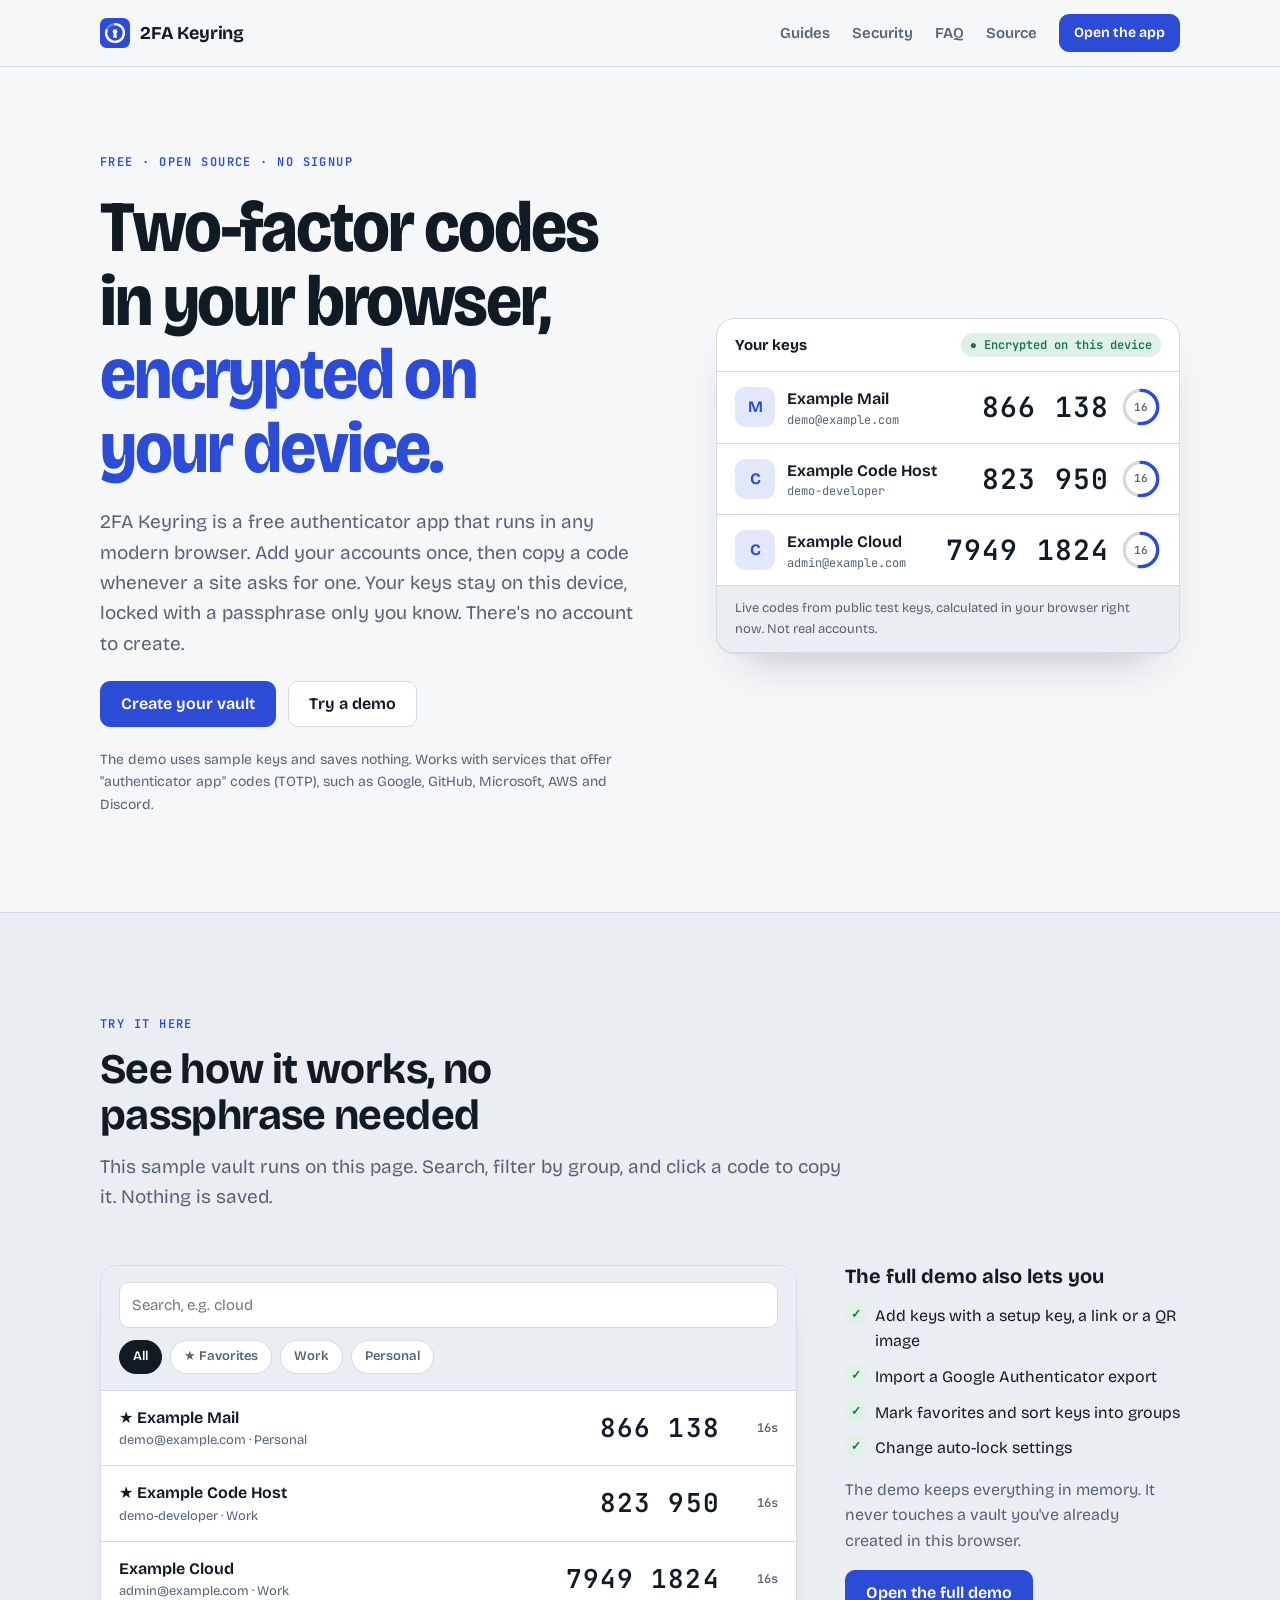
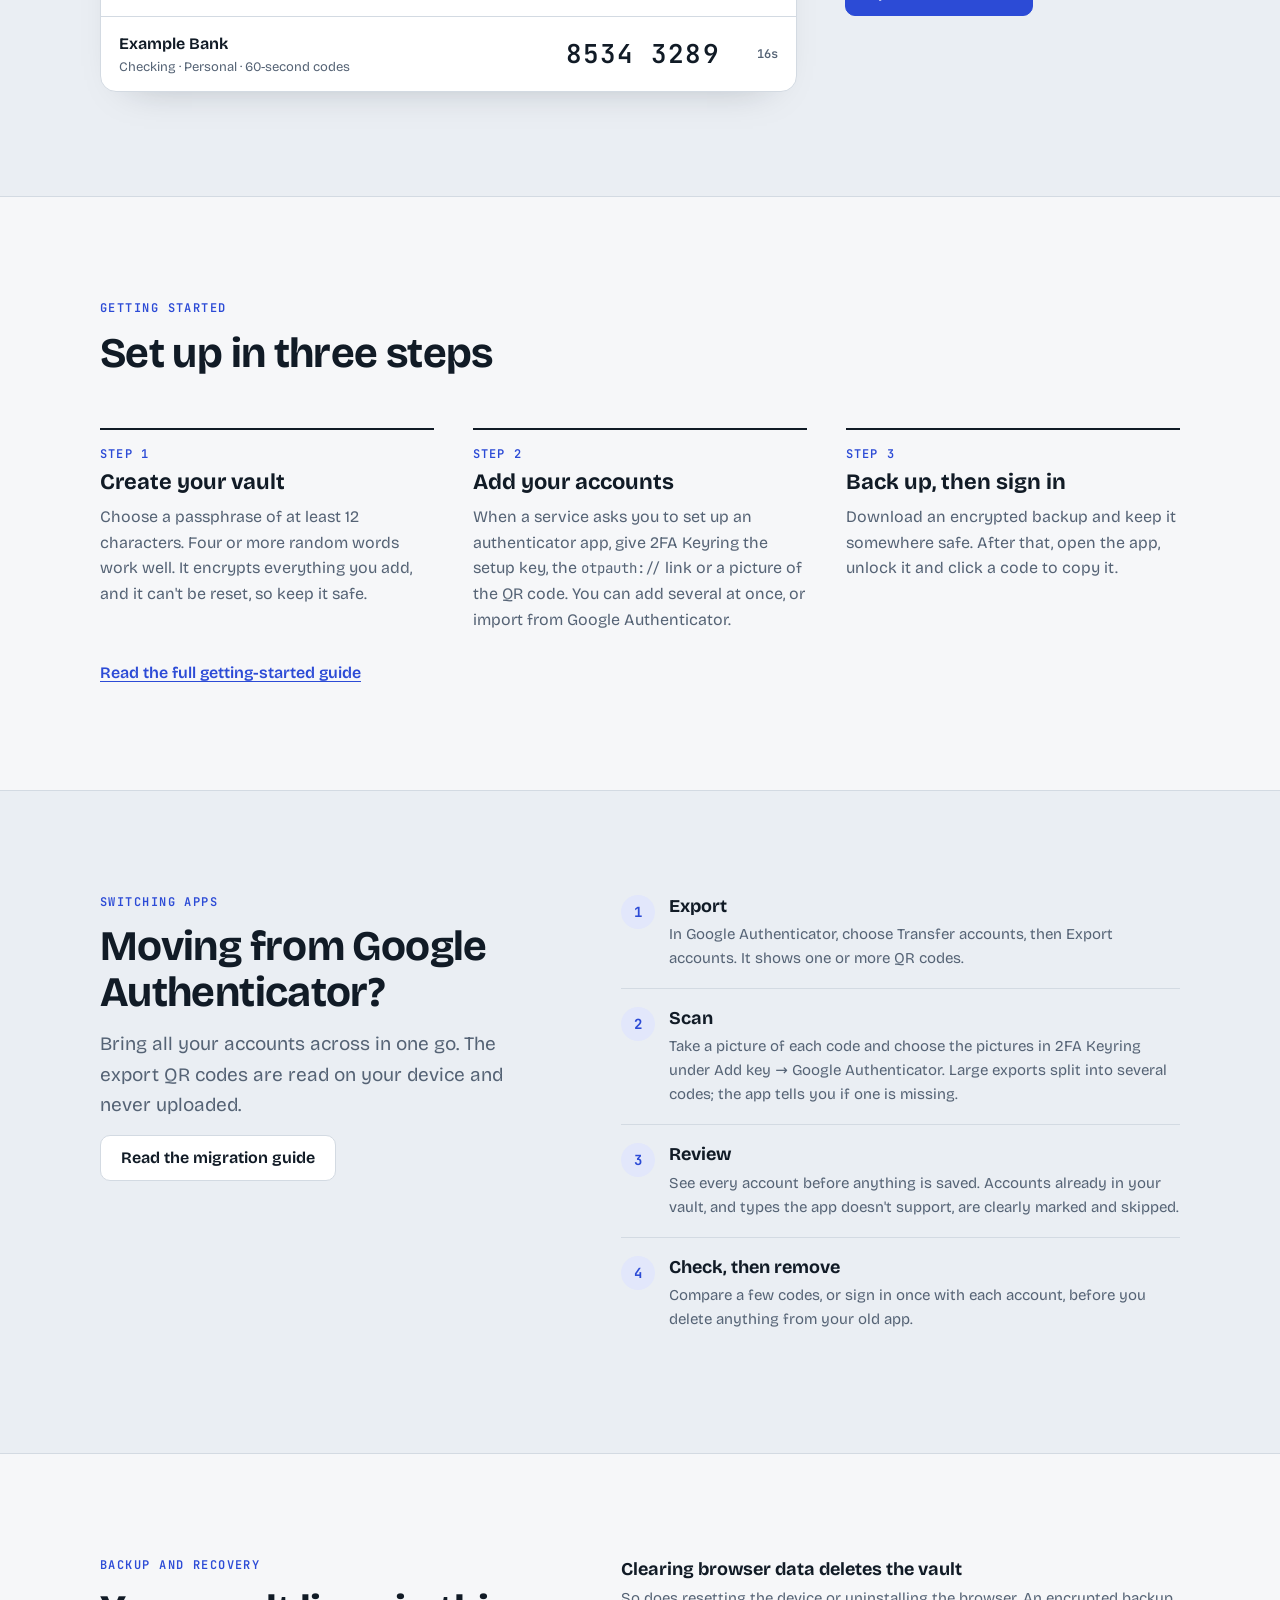
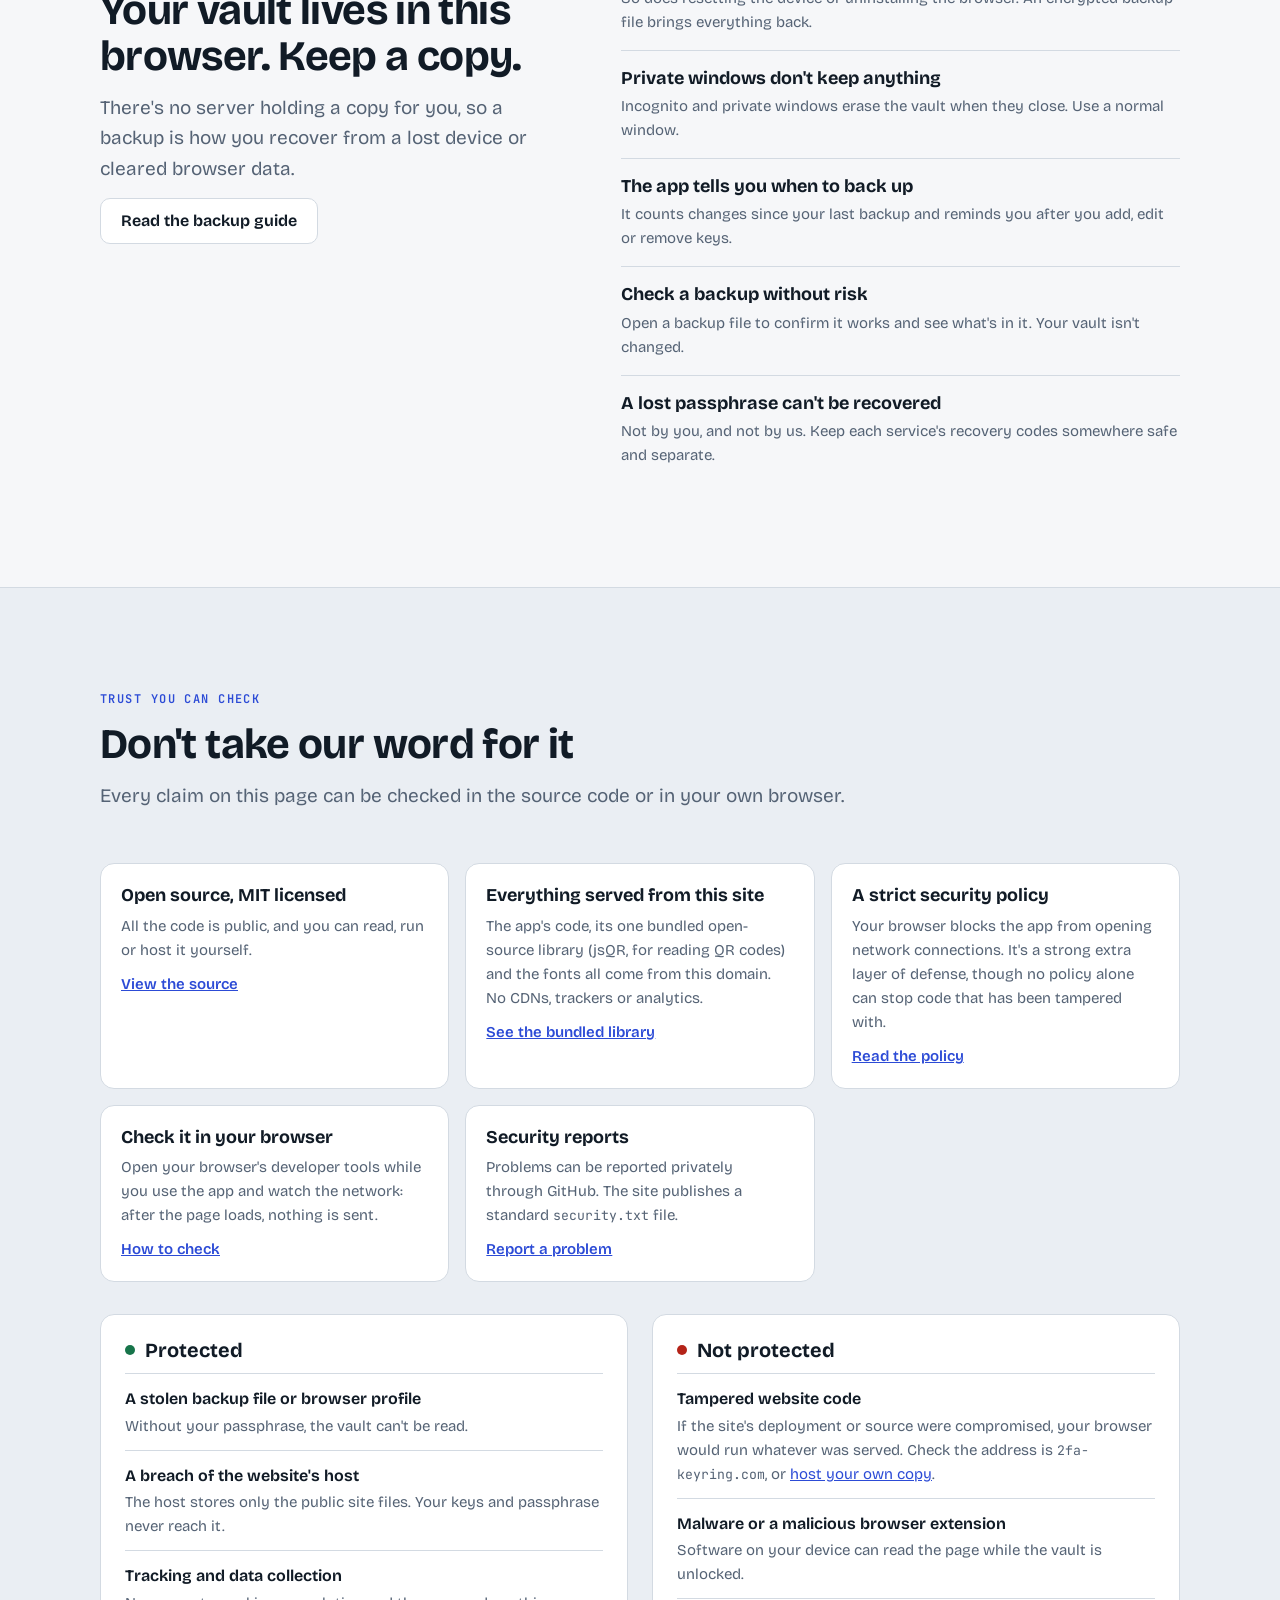
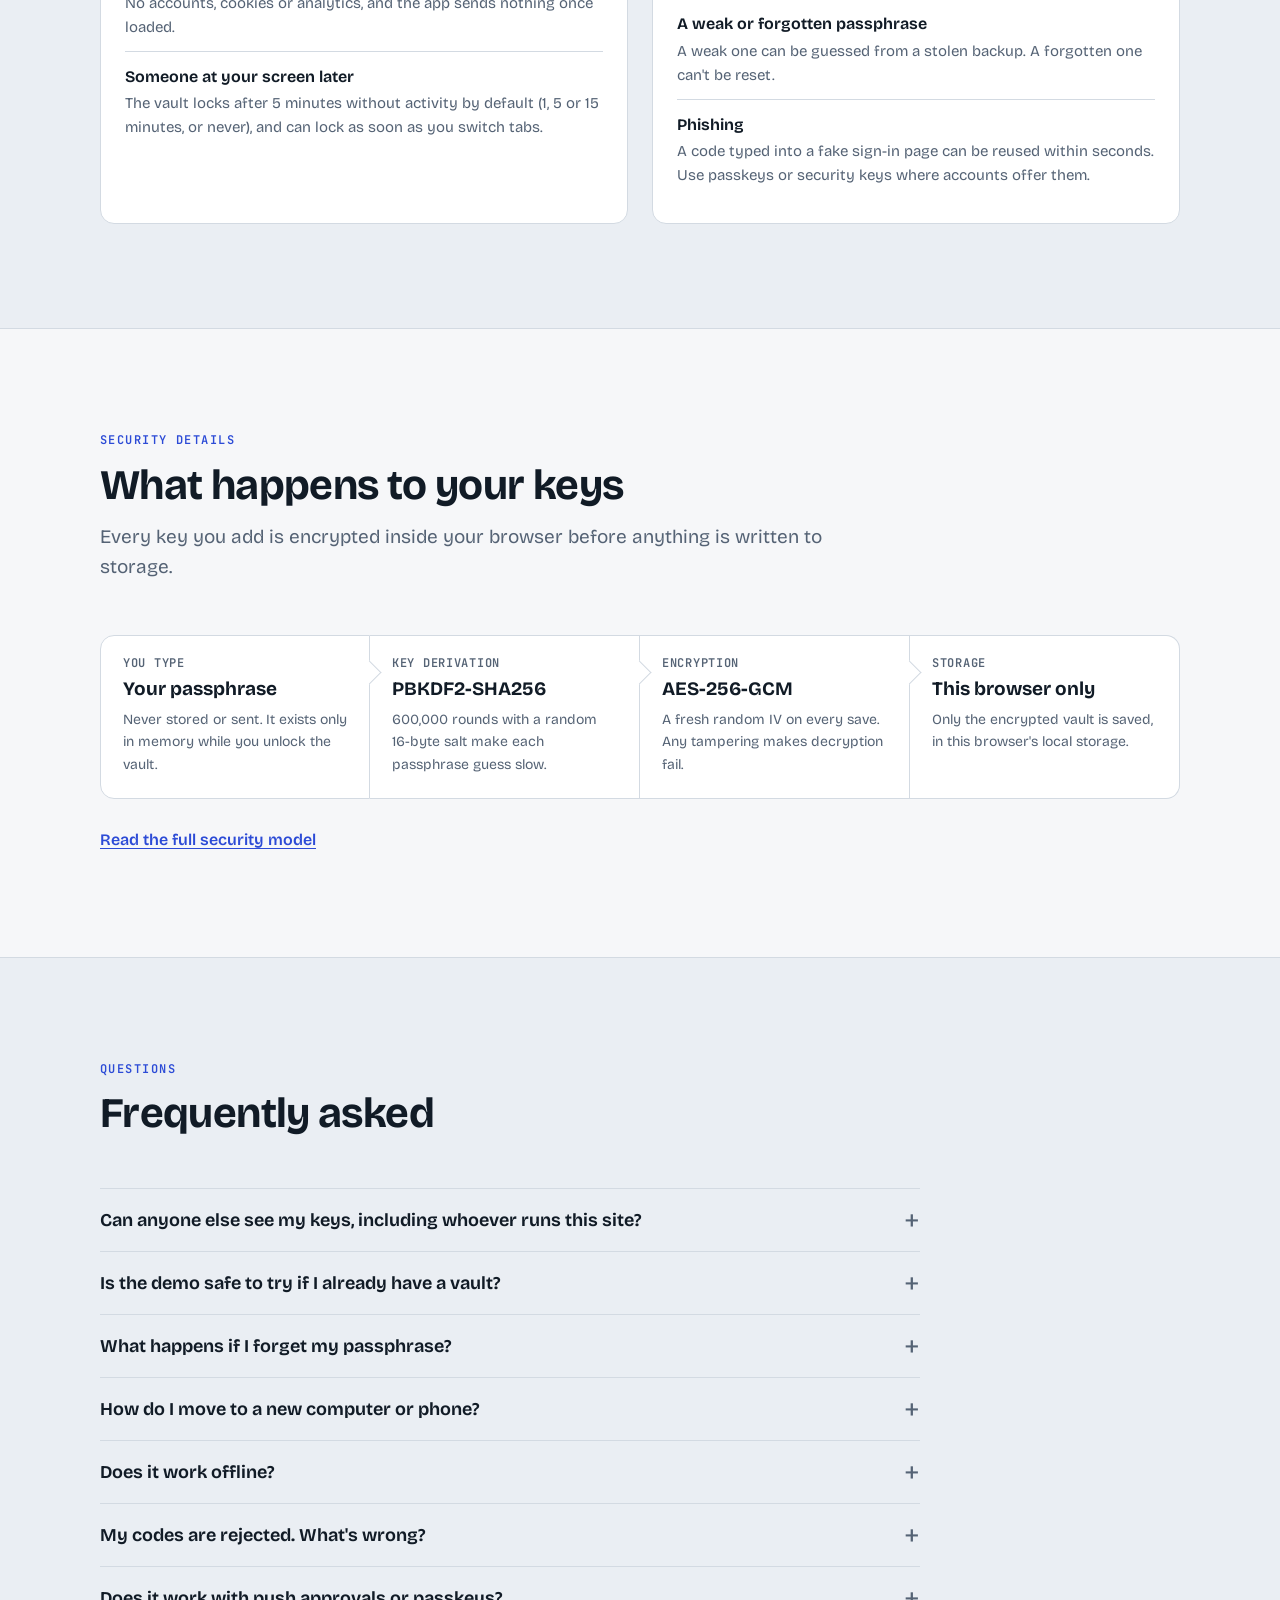
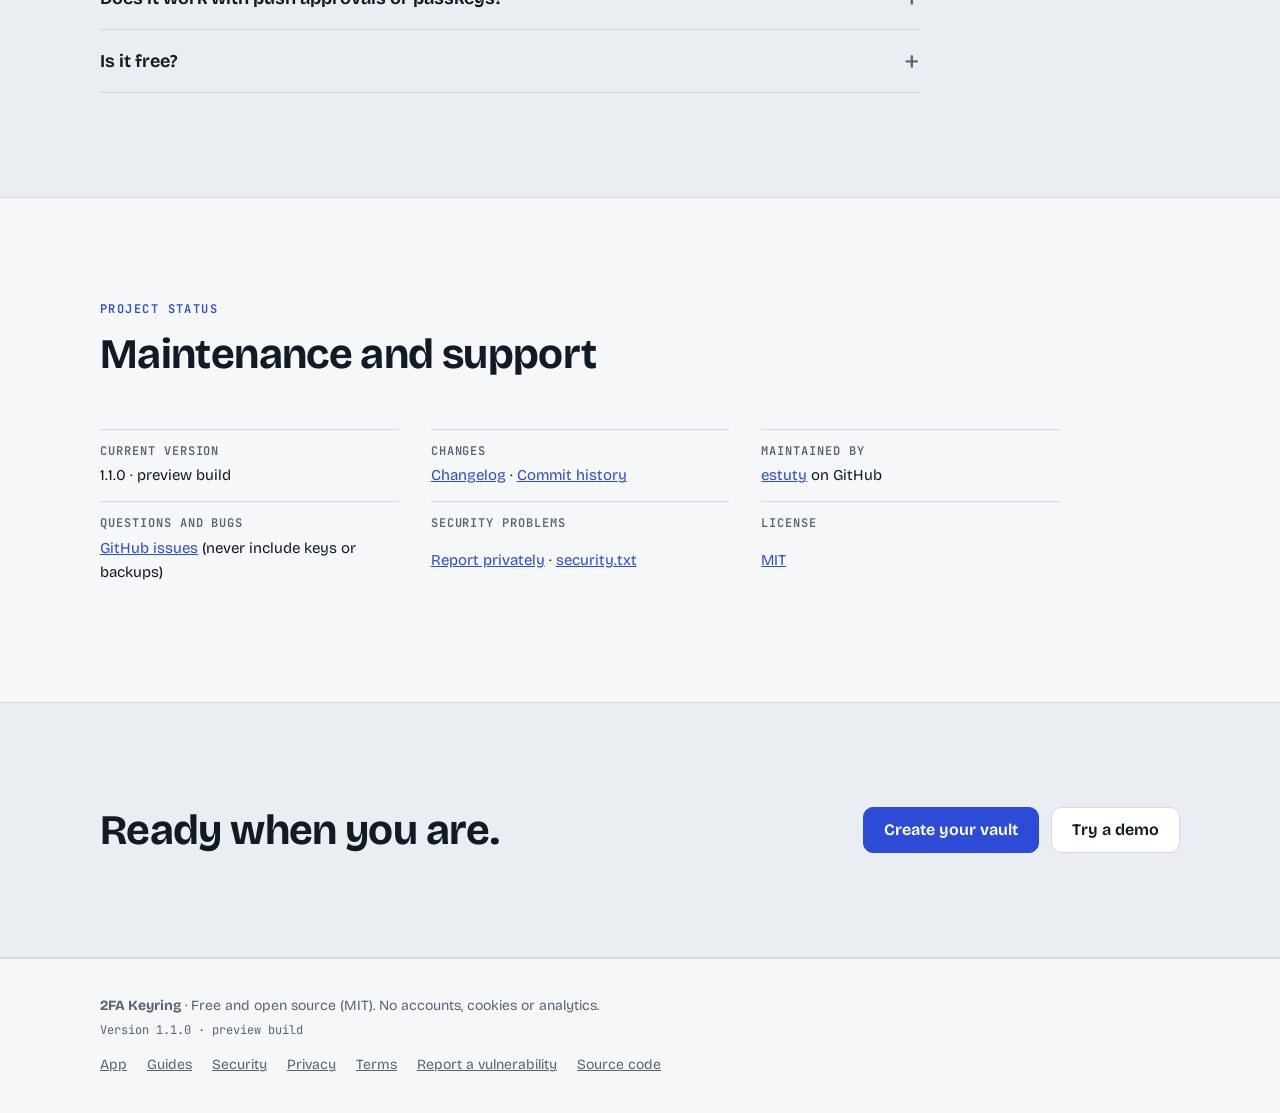
==== commit baa98b9d: "1.1.0: demo mode, Google Authenticator import, backup checks, guides Onboarding and conversion - New" ====
--- a/index.html
+++ b/index.html
@@ -6,174 +6,230 @@
 <meta http-equiv="Content-Security-Policy" content="default-src 'none'; script-src 'self'; style-src 'self'; font-src 'self'; img-src 'self'; connect-src 'none'; base-uri 'none'; form-action 'none'; object-src 'none'; manifest-src 'none'; worker-src 'none'">
 <meta name="referrer" content="no-referrer">
 <meta name="color-scheme" content="light dark">
+<title>Free Browser Authenticator, Encrypted on Your Device | 2FA Keyring</title>
+<meta name="description" content="A free, open-source 2FA authenticator that runs in your browser. Your keys stay encrypted on your device. No signup, no tracking. Try the demo.">
 <link rel="canonical" href="https://2fa-keyring.com/">
-<title>2FA Keyring</title>
-<meta name="description" content="A free, open-source authenticator that runs in your browser. Your two-factor keys are encrypted on your own device with a passphrase only you know. No account, no cookies, no tracking.">
-<meta property="og:title" content="2FA Keyring">
-<meta property="og:description" content="Your two-factor codes, encrypted on your own device. No account, no cookies, no tracking.">
 <meta property="og:type" content="website">
+<meta property="og:site_name" content="2FA Keyring">
+<meta property="og:title" content="Free Browser Authenticator, Encrypted on Your Device | 2FA Keyring">
+<meta property="og:description" content="A free, open-source 2FA authenticator that runs in your browser. Your keys stay encrypted on your device. No signup, no tracking. Try the demo.">
 <meta property="og:url" content="https://2fa-keyring.com/">
-<link rel="icon" href="assets/icon.svg" type="image/svg+xml">
-<link rel="stylesheet" href="assets/fonts.css">
-<link rel="stylesheet" href="assets/site.css">
-<link rel="stylesheet" href="assets/chrome.css">
-<script src="assets/totp.js" defer></script>
-<script src="assets/site.js" defer></script>
+<meta property="og:image" content="https://2fa-keyring.com/assets/og.png">
+<meta property="og:image:width" content="1200">
+<meta property="og:image:height" content="630">
+<meta property="og:image:alt" content="2FA Keyring: a free browser authenticator that keeps your keys encrypted on your device">
+<meta name="twitter:card" content="summary_large_image">
+<link rel="icon" href="/assets/icon.svg" type="image/svg+xml">
+<link rel="stylesheet" href="/assets/fonts.css">
+<link rel="stylesheet" href="/assets/site.css">
+<link rel="stylesheet" href="/assets/chrome.css">
+<script src="/assets/totp.js" defer></script>
+<script src="/assets/site.js" defer></script>
+<script type="application/ld+json">{"@context":"https://schema.org","@graph":[{"@type":"WebApplication","@id":"https://2fa-keyring.com/#app","name":"2FA Keyring","url":"https://2fa-keyring.com/","description":"A free, open-source browser authenticator that generates TOTP two-factor codes and keeps keys encrypted on your device.","applicationCategory":"SecurityApplication","operatingSystem":"Any modern web browser","browserRequirements":"Requires JavaScript and the Web Crypto API","isAccessibleForFree":true,"offers":{"@type":"Offer","price":"0","priceCurrency":"USD"},"license":"https://github.com/estuty/2FA-Keyring/blob/main/LICENSE","softwareVersion":"1.1.0"},{"@type":"SoftwareSourceCode","name":"2FA Keyring source code","codeRepository":"https://github.com/estuty/2FA-Keyring","programmingLanguage":"JavaScript","license":"https://github.com/estuty/2FA-Keyring/blob/main/LICENSE","targetProduct":{"@id":"https://2fa-keyring.com/#app"}},{"@type":"WebSite","name":"2FA Keyring","url":"https://2fa-keyring.com/"}]}</script>
 </head>
 <body>
 <a class="skip" href="#main">Skip to content</a>
-
 <header class="site-head">
   <div class="chrome-wrap">
-    <a class="logo" href="./"><img src="assets/icon.svg" alt="" width="30" height="30">2FA Keyring</a>
+    <a class="logo" href="/"><img src="/assets/icon.svg" alt="" width="30" height="30">2FA Keyring</a>
     <nav class="nav" aria-label="Main">
-      <a class="hide-sm" href="#how">How it works</a>
-      <a href="security.html">Security</a>
-      <a class="hide-sm" href="#faq">FAQ</a>
+      <a href="/guides/">Guides</a>
+      <a href="/security/">Security</a>
+      <a class="hide-sm" href="/#faq">FAQ</a>
       <a class="hide-sm" href="https://github.com/estuty/2FA-Keyring" rel="noopener noreferrer">Source</a>
-      <a class="nav-cta" href="app/">Open the app</a>
+      <a class="nav-cta" href="/app/">Open the app</a>
     </nav>
   </div>
 </header>
 
 <main id="main">
-  <section class="hero">
+  <section class="hero" aria-labelledby="hero-h">
     <div class="wrap">
       <div class="hero-copy">
-        <h1>Your <span class="nowrap">two-factor</span> codes, <em>encrypted on your own device.</em></h1>
-        <p class="lead">2FA Keyring is a free, open-source authenticator that runs entirely in your browser. There's no account to create, and your keys never go to a server. They stay on your device, locked with a passphrase that only you know.</p>
+        <p class="kicker">Free · Open source · No signup</p>
+        <h1 id="hero-h"><span class="nowrap">Two-factor</span> codes in your browser, <em>encrypted on your device.</em></h1>
+        <p class="lead">2FA Keyring is a free authenticator app that runs in any modern browser. Add your accounts once, then copy a code whenever a site asks for one. Your keys stay on this device, locked with a passphrase only you know. There's no account to create.</p>
         <div class="btns">
-          <a class="btn primary" href="app/">Open the app</a>
-          <a class="btn" href="security.html">Read the security model</a>
-        </div>
-        <ul class="facts" aria-label="Security facts">
-          <li class="fact">AES-256-GCM</li>
-          <li class="fact">PBKDF2 · 600,000 rounds</li>
-          <li class="fact">Network calls blocked</li>
-          <li class="fact">No cookies or analytics</li>
-        </ul>
-        <p class="works">Works with any service that offers "authenticator app" codes, such as GitHub, Google, Microsoft, AWS, Discord and Dropbox.</p>
-      </div>
-
-      <figure class="device" aria-label="Live example of the app">
+          <a class="btn primary" href="/app/">Create your vault</a>
+          <a class="btn" href="/app/#demo">Try a demo</a>
+        </div>
+        <p class="works">The demo uses sample keys and saves nothing. Works with services that offer "authenticator app" codes (TOTP), such as Google, GitHub, Microsoft, AWS and Discord.</p>
+      </div>
+
+      <figure class="device" aria-label="Preview of the 2FA Keyring app">
         <div class="device-bar">
           <strong>Your keys</strong>
-          <span class="lockchip">● Encrypted</span>
-        </div>
-        <ol class="demo" id="demo">
+          <span class="lockchip">● Encrypted on this device</span>
+        </div>
+        <ol class="demo" id="heroDemo">
+          <li class="demo-row" data-secret="JBSWY3DPEHPK3PXP" data-algo="SHA1" data-digits="6" data-period="30">
+            <span class="mono" aria-hidden="true">M</span>
+            <span class="demo-who"><b>Example Mail</b><span>demo@example.com</span></span>
+            <span class="digits">--- ---</span>
+            <span class="ring" aria-hidden="true"><svg viewBox="0 0 36 36"><circle class="trk" cx="18" cy="18" r="15"/><circle class="arc" cx="18" cy="18" r="15"/></svg><span class="sec"></span></span>
+          </li>
           <li class="demo-row" data-secret="GEZDGNBVGY3TQOJQGEZDGNBVGY3TQOJQ" data-algo="SHA1" data-digits="6" data-period="30">
-            <span class="mono" aria-hidden="true">A</span>
-            <span class="demo-who"><b>Example A</b><span>SHA-1 · 6 digits · 30 s</span></span>
+            <span class="mono" aria-hidden="true">C</span>
+            <span class="demo-who"><b>Example Code Host</b><span>demo-developer</span></span>
             <span class="digits">--- ---</span>
             <span class="ring" aria-hidden="true"><svg viewBox="0 0 36 36"><circle class="trk" cx="18" cy="18" r="15"/><circle class="arc" cx="18" cy="18" r="15"/></svg><span class="sec"></span></span>
           </li>
           <li class="demo-row" data-secret="GEZDGNBVGY3TQOJQGEZDGNBVGY3TQOJQGEZDGNBVGY3TQOJQGEZA" data-algo="SHA256" data-digits="8" data-period="30">
-            <span class="mono" aria-hidden="true">B</span>
-            <span class="demo-who"><b>Example B</b><span>SHA-256 · 8 digits · 30 s</span></span>
+            <span class="mono" aria-hidden="true">C</span>
+            <span class="demo-who"><b>Example Cloud</b><span>admin@example.com</span></span>
             <span class="digits">---- ----</span>
             <span class="ring" aria-hidden="true"><svg viewBox="0 0 36 36"><circle class="trk" cx="18" cy="18" r="15"/><circle class="arc" cx="18" cy="18" r="15"/></svg><span class="sec"></span></span>
           </li>
-          <li class="demo-row" data-secret="GEZDGNBVGY3TQOJQGEZDGNBVGY3TQOJQGEZDGNBVGY3TQOJQGEZDGNBVGY3TQOJQGEZDGNBVGY3TQOJQGEZDGNBVGY3TQOJQGEZDGNA" data-algo="SHA512" data-digits="6" data-period="60">
-            <span class="mono" aria-hidden="true">C</span>
-            <span class="demo-who"><b>Example C</b><span>SHA-512 · 6 digits · 60 s</span></span>
-            <span class="digits">--- ---</span>
-            <span class="ring" aria-hidden="true"><svg viewBox="0 0 36 36"><circle class="trk" cx="18" cy="18" r="15"/><circle class="arc" cx="18" cy="18" r="15"/></svg><span class="sec"></span></span>
-          </li>
         </ol>
-        <figcaption class="device-foot">These codes are live, calculated in your browser right now from the public test keys in RFC 6238. They aren't real accounts.</figcaption>
+        <figcaption class="device-foot">Live codes from public test keys, calculated in your browser right now. Not real accounts.</figcaption>
       </figure>
     </div>
   </section>
 
-  <section class="block band" id="model" aria-labelledby="model-h">
-    <div class="wrap">
-      <div class="sec-head">
-        <p class="kicker">What happens to your keys</p>
-        <h2 class="h2" id="model-h">Encrypted before they're stored. Never sent by the app.</h2>
-        <p class="lead">Every key you add goes through the same path, inside your browser, before anything is written to disk.</p>
-      </div>
-      <ol class="flow">
-        <li><span class="tag">You type</span><b>Your passphrase</b><p>It's never stored or sent anywhere. It exists only in memory while you unlock the vault.</p></li>
-        <li><span class="tag">Key derivation</span><b>PBKDF2-SHA256</b><p>600,000 rounds with a random 16-byte salt slow down anyone trying to guess your passphrase.</p></li>
-        <li><span class="tag">Encryption</span><b>AES-256-GCM</b><p>Your keys are sealed with a fresh random IV on every save. Any tampering makes decryption fail.</p></li>
-        <li><span class="tag">Storage</span><b>This browser only</b><p>Only the encrypted vault is saved, in this browser's local storage. It never reaches a server.</p></li>
+  <section class="block band" id="demo" aria-labelledby="demo-h">
+    <div class="wrap try">
+      <div class="sec-head">
+        <p class="kicker">Try it here</p>
+        <h2 class="h2" id="demo-h">See how it works, no passphrase needed</h2>
+        <p class="lead">This sample vault runs on this page. Search, filter by group, and click a code to copy it. Nothing is saved.</p>
+      </div>
+      <div class="try-grid">
+        <div class="try-panel" id="tryPanel">
+          <div class="try-tools">
+            <label class="sr-only" for="tryQ">Search the sample vault</label>
+            <input id="tryQ" type="search" placeholder="Search, e.g. cloud" autocomplete="off" spellcheck="false">
+            <div class="try-chips" role="group" aria-label="Show">
+              <button class="chip" type="button" data-f="all" aria-pressed="true">All</button>
+              <button class="chip" type="button" data-f="fav" aria-pressed="false">★ Favorites</button>
+              <button class="chip" type="button" data-f="Work" aria-pressed="false">Work</button>
+              <button class="chip" type="button" data-f="Personal" aria-pressed="false">Personal</button>
+            </div>
+          </div>
+          <ul class="try-list" id="tryList">
+            <li class="try-row" data-secret="JBSWY3DPEHPK3PXP" data-digits="6" data-period="30" data-group="Personal" data-fav="1" data-name="Example Mail demo@example.com Personal"><button class="try-code" type="button"><span class="who"><b>★ Example Mail</b><span>demo@example.com · Personal</span></span><span class="digits">--- ---</span><span class="left" aria-hidden="true"></span></button></li>
+            <li class="try-row" data-secret="GEZDGNBVGY3TQOJQGEZDGNBVGY3TQOJQ" data-digits="6" data-period="30" data-group="Work" data-fav="1" data-name="Example Code Host demo-developer Work"><button class="try-code" type="button"><span class="who"><b>★ Example Code Host</b><span>demo-developer · Work</span></span><span class="digits">--- ---</span><span class="left" aria-hidden="true"></span></button></li>
+            <li class="try-row" data-secret="GEZDGNBVGY3TQOJQGEZDGNBVGY3TQOJQGEZDGNBVGY3TQOJQGEZA" data-algo="SHA256" data-digits="8" data-period="30" data-group="Work" data-name="Example Cloud admin@example.com Work"><button class="try-code" type="button"><span class="who"><b>Example Cloud</b><span>admin@example.com · Work</span></span><span class="digits">---- ----</span><span class="left" aria-hidden="true"></span></button></li>
+            <li class="try-row" data-secret="JBSWY3DPEHPK3PXPJBSWY3DPEHPK3PXP" data-digits="8" data-period="60" data-group="Personal" data-name="Example Bank Checking Personal"><button class="try-code" type="button"><span class="who"><b>Example Bank</b><span>Checking · Personal · 60-second codes</span></span><span class="digits">---- ----</span><span class="left" aria-hidden="true"></span></button></li>
+          </ul>
+          <p class="try-empty" id="tryEmpty" hidden>No sample keys match.</p>
+          <p class="try-status" id="tryStatus" role="status" aria-live="polite"></p>
+        </div>
+        <div class="try-side">
+          <h3>The full demo also lets you</h3>
+          <ul class="ticks">
+            <li>Add keys with a setup key, a link or a QR image</li>
+            <li>Import a Google Authenticator export</li>
+            <li>Mark favorites and sort keys into groups</li>
+            <li>Change auto-lock settings</li>
+          </ul>
+          <p class="muted small">The demo keeps everything in memory. It never touches a vault you've already created in this browser.</p>
+          <a class="btn primary" href="/app/#demo">Open the full demo</a>
+        </div>
+      </div>
+    </div>
+  </section>
+
+  <section class="block" id="how" aria-labelledby="how-h">
+    <div class="wrap">
+      <div class="sec-head">
+        <p class="kicker">Getting started</p>
+        <h2 class="h2" id="how-h">Set up in three steps</h2>
+      </div>
+      <ol class="steps">
+        <li><h3>Create your vault</h3><p>Choose a passphrase of at least 12 characters. Four or more random words work well. It encrypts everything you add, and it can't be reset, so keep it safe.</p></li>
+        <li><h3>Add your accounts</h3><p>When a service asks you to set up an authenticator app, give 2FA Keyring the setup key, the <code>otpauth://</code> link or a picture of the QR code. You can add several at once, or import from Google Authenticator.</p></li>
+        <li><h3>Back up, then sign in</h3><p>Download an encrypted backup and keep it somewhere safe. After that, open the app, unlock it and click a code to copy it.</p></li>
       </ol>
-      <div class="nonet" role="note">
-        <span class="x" aria-hidden="true"><svg viewBox="0 0 24 24" width="18" height="18"><path d="M12 2.5 4 5.5v6c0 4.9 3.4 8.9 8 10 4.6-1.1 8-5.1 8-10v-6z" fill="none" stroke="currentColor" stroke-width="2" stroke-linejoin="round"/><path d="m8.5 12 2.5 2.5 4.5-5" fill="none" stroke="currentColor" stroke-width="2" stroke-linecap="round" stroke-linejoin="round"/></svg></span>
-        <div>
-          <b>Network connections blocked by your browser</b>
-          <p>The app's Content Security Policy sets <code>connect-src 'none'</code>, so your browser blocks the page from opening network connections of any kind (fetch, XHR, WebSockets and beacons). All code and fonts come from this site, with no CDNs, trackers or third-party scripts. This is a strong safety net, not a substitute for trustworthy code, which is why the code is open for anyone to read.</p>
-        </div>
-      </div>
-      <div class="policy">
-        <p class="cap">The exact policy the app runs under. You can check it with View Source.</p>
-<pre class="code"><code><span class="k">default-src</span> <span class="v">'none'</span>;  <span class="k">script-src</span> <span class="v">'self'</span>;  <span class="k">style-src</span> <span class="v">'self'</span>;
-<span class="k">font-src</span> <span class="v">'self'</span>;  <span class="k">img-src</span> <span class="v">'self' blob:</span>;  <span class="k">connect-src</span> <span class="v">'none'</span>;
-<span class="k">base-uri</span> <span class="v">'none'</span>;  <span class="k">form-action</span> <span class="v">'none'</span>;  <span class="k">object-src</span> <span class="v">'none'</span>;  <span class="k">worker-src</span> <span class="v">'none'</span></code></pre>
-      </div>
-    </div>
-  </section>
-
-  <section class="block" aria-labelledby="limits-h">
-    <div class="wrap">
-      <div class="sec-head">
-        <p class="kicker">Honest limits</p>
-        <h2 class="h2" id="limits-h">What it protects against, and what it can't</h2>
-        <p class="lead">No authenticator can protect you from everything. Here's exactly where the line is.</p>
-      </div>
-      <div class="two">
+      <p class="after"><a href="/guides/getting-started/">Read the full getting-started guide</a></p>
+    </div>
+  </section>
+
+  <section class="block band" id="migrate" aria-labelledby="migrate-h">
+    <div class="wrap split">
+      <div class="sec-head">
+        <p class="kicker">Switching apps</p>
+        <h2 class="h2" id="migrate-h">Moving from Google Authenticator?</h2>
+        <p class="lead">Bring all your accounts across in one go. The export QR codes are read on your device and never uploaded.</p>
+        <a class="btn" href="/guides/google-authenticator/">Read the migration guide</a>
+      </div>
+      <ol class="mini">
+        <li><b>Export</b><span>In Google Authenticator, choose Transfer accounts, then Export accounts. It shows one or more QR codes.</span></li>
+        <li><b>Scan</b><span>Take a picture of each code and choose the pictures in 2FA Keyring under Add key → Google Authenticator. Large exports split into several codes; the app tells you if one is missing.</span></li>
+        <li><b>Review</b><span>See every account before anything is saved. Accounts already in your vault, and types the app doesn't support, are clearly marked and skipped.</span></li>
+        <li><b>Check, then remove</b><span>Compare a few codes, or sign in once with each account, before you delete anything from your old app.</span></li>
+      </ol>
+    </div>
+  </section>
+
+  <section class="block" id="backup" aria-labelledby="backup-h">
+    <div class="wrap split">
+      <div class="sec-head">
+        <p class="kicker">Backup and recovery</p>
+        <h2 class="h2" id="backup-h">Your vault lives in this browser. Keep a copy.</h2>
+        <p class="lead">There's no server holding a copy for you, so a backup is how you recover from a lost device or cleared browser data.</p>
+        <a class="btn" href="/guides/backup-and-restore/">Read the backup guide</a>
+      </div>
+      <dl class="facts-list">
+        <div><dt>Clearing browser data deletes the vault</dt><dd>So does resetting the device or uninstalling the browser. An encrypted backup file brings everything back.</dd></div>
+        <div><dt>Private windows don't keep anything</dt><dd>Incognito and private windows erase the vault when they close. Use a normal window.</dd></div>
+        <div><dt>The app tells you when to back up</dt><dd>It counts changes since your last backup and reminds you after you add, edit or remove keys.</dd></div>
+        <div><dt>Check a backup without risk</dt><dd>Open a backup file to confirm it works and see what's in it. Your vault isn't changed.</dd></div>
+        <div><dt>A lost passphrase can't be recovered</dt><dd>Not by you, and not by us. Keep each service's recovery codes somewhere safe and separate.</dd></div>
+      </dl>
+    </div>
+  </section>
+
+  <section class="block band" id="trust" aria-labelledby="trust-h">
+    <div class="wrap">
+      <div class="sec-head">
+        <p class="kicker">Trust you can check</p>
+        <h2 class="h2" id="trust-h">Don't take our word for it</h2>
+        <p class="lead">Every claim on this page can be checked in the source code or in your own browser.</p>
+      </div>
+      <ul class="proof">
+        <li><b>Open source, MIT licensed</b><span>All the code is public, and you can read, run or host it yourself.</span><a href="https://github.com/estuty/2FA-Keyring" rel="noopener noreferrer">View the source</a></li>
+        <li><b>Everything served from this site</b><span>The app's code, its one bundled open-source library (jsQR, for reading QR codes) and the fonts all come from this domain. No CDNs, trackers or analytics.</span><a href="https://github.com/estuty/2FA-Keyring/tree/main/assets/vendor" rel="noopener noreferrer">See the bundled library</a></li>
+        <li><b>A strict security policy</b><span>Your browser blocks the app from opening network connections. It's a strong extra layer of defense, though no policy alone can stop code that has been tampered with.</span><a href="/security/#csp">Read the policy</a></li>
+        <li><b>Check it in your browser</b><span>Open your browser's developer tools while you use the app and watch the network: after the page loads, nothing is sent.</span><a href="/security/#verify">How to check</a></li>
+        <li><b>Security reports</b><span>Problems can be reported privately through GitHub. The site publishes a standard <code>security.txt</code> file.</span><a href="/security/#report">Report a problem</a></li>
+      </ul>
+      <div class="limits">
         <div class="col yes">
           <h3><span class="dot" aria-hidden="true"></span>Protected</h3>
           <ul>
-            <li><b>A stolen backup file or browser profile</b><span>Without your passphrase, the vault is unreadable ciphertext.</span></li>
-            <li><b>A breach of the website's host</b><span>The host only stores the public site files. Your keys and passphrase never reach it.</span></li>
-            <li><b>Tracking and data collection</b><span>No accounts, cookies or analytics, and no network requests from the app once it has loaded.</span></li>
-            <li><b>Someone walking up to your screen later</b><span>Auto-lock clears the decrypted keys from memory after inactivity, or as soon as you switch tabs.</span></li>
-            <li><b>Being loaded inside another site</b><span>The app refuses to run inside a frame, so it can't be overlaid to trick your clicks.</span></li>
+            <li><b>A stolen backup file or browser profile</b><span>Without your passphrase, the vault can't be read.</span></li>
+            <li><b>A breach of the website's host</b><span>The host stores only the public site files. Your keys and passphrase never reach it.</span></li>
+            <li><b>Tracking and data collection</b><span>No accounts, cookies or analytics, and the app sends nothing once loaded.</span></li>
+            <li><b>Someone at your screen later</b><span>The vault locks after 5 minutes without activity by default (1, 5 or 15 minutes, or never), and can lock as soon as you switch tabs.</span></li>
           </ul>
         </div>
         <div class="col no">
           <h3><span class="dot" aria-hidden="true"></span>Not protected</h3>
           <ul>
-            <li><b>A weak passphrase</b><span>Encryption is only as strong as your passphrase. The app requires 12 or more characters and rejects easy ones.</span></li>
-            <li><b>Malware or a malicious browser extension</b><span>Software on your device can read the page while it's unlocked, as with any password manager.</span></li>
-            <li><b>A forgotten passphrase</b><span>There's no reset and no back door. Keep your services' recovery codes somewhere safe.</span></li>
-            <li><b>Clearing your browser data</b><span>That deletes the vault. Export an encrypted backup after adding keys.</span></li>
-            <li><b>What the host can see</b><span>Like any website, the host (GitHub or Cloudflare) sees that your IP address requested the site's files. It never sees anything you type.</span></li>
+            <li><b>Tampered website code</b><span>If the site's deployment or source were compromised, your browser would run whatever was served. Check the address is <code>2fa-keyring.com</code>, or <a href="/guides/self-hosting/">host your own copy</a>.</span></li>
+            <li><b>Malware or a malicious browser extension</b><span>Software on your device can read the page while the vault is unlocked.</span></li>
+            <li><b>A weak or forgotten passphrase</b><span>A weak one can be guessed from a stolen backup. A forgotten one can't be reset.</span></li>
+            <li><b>Phishing</b><span>A code typed into a fake sign-in page can be reused within seconds. Use passkeys or security keys where accounts offer them.</span></li>
           </ul>
         </div>
       </div>
     </div>
   </section>
 
-  <section class="block band" id="how" aria-labelledby="how-h">
-    <div class="wrap">
-      <div class="sec-head">
-        <p class="kicker">Getting started</p>
-        <h2 class="h2" id="how-h">Set up in under two minutes</h2>
-      </div>
-      <ol class="steps">
-        <li><h3>Create your vault</h3><p>Choose a passphrase of at least 12 characters. Four or more random words work well. It encrypts everything that follows.</p></li>
-        <li><h3>Add your keys</h3><p>When a service shows a QR code for an authenticator app, paste the setup key or the <code>otpauth://</code> link, or upload a screenshot of the QR code. You can add several at once.</p></li>
-        <li><h3>Back up, then sign in</h3><p>Export an encrypted backup and store it somewhere safe. From then on, open the app, unlock it and click a code to copy it.</p></li>
+  <section class="block" id="security-details" aria-labelledby="sec-h">
+    <div class="wrap">
+      <div class="sec-head">
+        <p class="kicker">Security details</p>
+        <h2 class="h2" id="sec-h">What happens to your keys</h2>
+        <p class="lead">Every key you add is encrypted inside your browser before anything is written to storage.</p>
+      </div>
+      <ol class="flow">
+        <li><span class="tag">You type</span><b>Your passphrase</b><p>Never stored or sent. It exists only in memory while you unlock the vault.</p></li>
+        <li><span class="tag">Key derivation</span><b>PBKDF2-SHA256</b><p>600,000 rounds with a random 16-byte salt make each passphrase guess slow.</p></li>
+        <li><span class="tag">Encryption</span><b>AES-256-GCM</b><p>A fresh random IV on every save. Any tampering makes decryption fail.</p></li>
+        <li><span class="tag">Storage</span><b>This browser only</b><p>Only the encrypted vault is saved, in this browser's local storage.</p></li>
       </ol>
-    </div>
-  </section>
-
-  <section class="block" aria-labelledby="feat-h">
-    <div class="wrap">
-      <div class="sec-head">
-        <p class="kicker">Features</p>
-        <h2 class="h2" id="feat-h">Everything an authenticator needs, nothing it doesn't</h2>
-      </div>
-      <dl class="features">
-        <div><dt>Live codes with countdown</dt><dd>Each code shows the time left, and the next code appears just before it changes.</dd></div>
-        <div><dt>Every common format</dt><dd>SHA-1, SHA-256 and SHA-512, with 6, 7 or 8 digits and any period from 1 to 300 seconds.</dd></div>
-        <div><dt>Three ways to add keys</dt><dd>Type the setup key, paste <code>otpauth://</code> links, or upload QR screenshots. The QR codes are decoded on your device.</dd></div>
-        <div><dt>Encrypted backups</dt><dd>Export to a file or as text, restore on another device, or merge with an existing vault.</dd></div>
-        <div><dt>Auto-lock</dt><dd>Locks after 1, 5 or 15 minutes of inactivity, and optionally as soon as you leave the tab.</dd></div>
-        <div><dt>Works offline</dt><dd>Codes depend only on your key and your clock, so no connection is needed once the page has loaded.</dd></div>
-      </dl>
+      <p class="after"><a href="/security/">Read the full security model</a></p>
     </div>
   </section>
 
@@ -185,43 +241,64 @@
       </div>
       <div class="faq">
         <details>
-          <summary>Can anyone else see my keys, including the people who run this site?</summary>
-          <div class="ans"><p>No. Your keys are encrypted in your browser and saved only on your device. The site is just static files with no backend to receive them, and the app's security policy blocks network connections.</p><p>As with any website, the company hosting the files can see that your IP address loaded them, but nothing you type or store is ever sent.</p></div>
+          <summary>Can anyone else see my keys, including whoever runs this site?</summary>
+          <div class="ans"><p>No. Your keys are encrypted in your browser and saved only on your device. The site is static files with no backend to receive them. Like any website, the host sees that your IP address loaded the files, but nothing you type or store is sent.</p></div>
+        </details>
+        <details>
+          <summary>Is the demo safe to try if I already have a vault?</summary>
+          <div class="ans"><p>Yes. The demo uses public test keys and keeps everything in memory. It never reads or writes your saved vault, and closing it leaves no trace.</p></div>
         </details>
         <details>
           <summary>What happens if I forget my passphrase?</summary>
-          <div class="ans"><p>The vault can't be opened, by you or by anyone else. That's what keeps it secure. Use each service's recovery codes to sign in and set up two-factor again, then create a new vault.</p></div>
-        </details>
-        <details>
-          <summary>How do I move my keys to a new computer or phone?</summary>
-          <div class="ans"><p>In the app, open Backup and save the encrypted backup file. On the new device, open the app, choose "Restore from an encrypted backup", and enter the passphrase the backup was made with.</p></div>
-        </details>
-        <details>
-          <summary>Why does my vault disappear in a private window?</summary>
-          <div class="ans"><p>Private windows erase local storage when they close, and each browser keeps its own vault. Use a normal window, and keep a backup.</p></div>
+          <div class="ans"><p>The vault can't be opened, by you or anyone else. That's what keeps it safe. Use each service's recovery codes to sign in again and set up two-factor afresh.</p></div>
+        </details>
+        <details>
+          <summary>How do I move to a new computer or phone?</summary>
+          <div class="ans"><p>Download an encrypted backup from the app. On the new device, open 2FA Keyring, choose "Restore from an encrypted backup" and enter the passphrase you had when you made it. See the <a href="/guides/backup-and-restore/">backup guide</a>.</p></div>
+        </details>
+        <details>
+          <summary>Does it work offline?</summary>
+          <div class="ans"><p>Once the app is open and unlocked, codes keep working without a connection, because they're calculated from your keys and your device's clock. Opening the app again while offline isn't guaranteed: your browser may need the network to load the page.</p></div>
         </details>
         <details>
           <summary>My codes are rejected. What's wrong?</summary>
-          <div class="ans"><p>Time-based codes depend on your device's clock. Make sure your clock is set automatically. If a service uses non-default settings, check the key's Advanced options (algorithm, digits, period) against what the service shows.</p></div>
-        </details>
-        <details>
-          <summary>How can I check these claims myself?</summary>
-          <div class="ans"><p>Open your browser's developer tools on the app and watch the Network tab while you use it: you'll see only this site's own files. The full source is on GitHub, and the <a href="security.html#verify">security page</a> lists step-by-step checks.</p></div>
+          <div class="ans"><p>Codes depend on your device's clock, so make sure it's set automatically. If a service uses non-default settings, check the key's algorithm, digits and period against what the service shows.</p></div>
+        </details>
+        <details>
+          <summary>Does it work with push approvals or passkeys?</summary>
+          <div class="ans"><p>No. 2FA Keyring makes the 6 to 8 digit codes that services call "authenticator app" or TOTP codes. Tapping "Approve" in a company's own app, and passkeys, are different sign-in methods. The <a href="/guides/add-accounts/">account setup guide</a> explains the difference.</p></div>
         </details>
         <details>
           <summary>Is it free?</summary>
-          <div class="ans"><p>Yes. There's no account, no subscription and no ads.</p></div>
-        </details>
-      </div>
-    </div>
-  </section>
-
-  <section class="block closing" aria-labelledby="close-h">
-    <div class="wrap">
-      <h2 class="h2" id="close-h">Your keys, your device, your passphrase.</h2>
+          <div class="ans"><p>Yes. There's no account, subscription or advertising, and the code is MIT licensed.</p></div>
+        </details>
+      </div>
+    </div>
+  </section>
+
+  <section class="block" id="maintenance" aria-labelledby="maint-h">
+    <div class="wrap">
+      <div class="sec-head">
+        <p class="kicker">Project status</p>
+        <h2 class="h2" id="maint-h">Maintenance and support</h2>
+      </div>
+      <dl class="status">
+        <div><dt>Current version</dt><dd><!--BUILD-->1.1.0 · preview build<!--/BUILD--></dd></div>
+        <div><dt>Changes</dt><dd><a href="https://github.com/estuty/2FA-Keyring/blob/main/CHANGELOG.md" rel="noopener noreferrer">Changelog</a> · <a href="https://github.com/estuty/2FA-Keyring/commits/main" rel="noopener noreferrer">Commit history</a></dd></div>
+        <div><dt>Maintained by</dt><dd><a href="https://github.com/estuty" rel="noopener noreferrer">estuty</a> on GitHub</dd></div>
+        <div><dt>Questions and bugs</dt><dd><a href="https://github.com/estuty/2FA-Keyring/issues" rel="noopener noreferrer">GitHub issues</a> (never include keys or backups)</dd></div>
+        <div><dt>Security problems</dt><dd><a href="https://github.com/estuty/2FA-Keyring/security/advisories/new" rel="noopener noreferrer">Report privately</a> · <a href="/.well-known/security.txt">security.txt</a></dd></div>
+        <div><dt>License</dt><dd><a href="https://github.com/estuty/2FA-Keyring/blob/main/LICENSE" rel="noopener noreferrer">MIT</a></dd></div>
+      </dl>
+    </div>
+  </section>
+
+  <section class="block band closing" aria-labelledby="close-h">
+    <div class="wrap">
+      <h2 class="h2" id="close-h">Ready when you are.</h2>
       <div class="btns">
-        <a class="btn primary" href="app/">Open 2FA Keyring</a>
-        <a class="btn" href="https://github.com/estuty/2FA-Keyring" rel="noopener noreferrer">View the source</a>
+        <a class="btn primary" href="/app/">Create your vault</a>
+        <a class="btn" href="/app/#demo">Try a demo</a>
       </div>
     </div>
   </section>
@@ -229,13 +306,17 @@
 
 <footer class="site-foot">
   <div class="chrome-wrap">
-    <p>2FA Keyring. No accounts, cookies, analytics or third-party code.</p>
+    <div class="foot-about">
+      <p><b>2FA Keyring</b> · Free and open source (MIT). No accounts, cookies or analytics.</p>
+      <p class="build">Version <!--BUILD-->1.1.0 · preview build<!--/BUILD--></p>
+    </div>
     <nav aria-label="Footer">
-      <a href="app/">App</a>
-      <a href="security.html">Security</a>
-      <a href="privacy.html">Privacy</a>
-      <a href="terms.html">Terms</a>
-      <a href="security.html#report">Report a vulnerability</a>
+      <a href="/app/">App</a>
+      <a href="/guides/">Guides</a>
+      <a href="/security/">Security</a>
+      <a href="/privacy/">Privacy</a>
+      <a href="/terms/">Terms</a>
+      <a href="/security/#report">Report a vulnerability</a>
       <a href="https://github.com/estuty/2FA-Keyring" rel="noopener noreferrer">Source code</a>
     </nav>
   </div>
--- a/assets/site.css
+++ b/assets/site.css
@@ -225,3 +225,90 @@
 @media (max-width:860px){.doc{grid-template-columns:minmax(0,1fr)}.toc{position:static}}
 
 @media (prefers-reduced-motion:reduce){*{transition:none!important;animation:none!important}html{scroll-behavior:auto}}
+
+/* ---------- 1.1 homepage sections ---------- */
+.sr-only{position:absolute;width:1px;height:1px;padding:0;margin:-1px;overflow:hidden;clip:rect(0 0 0 0);white-space:nowrap;border:0}
+.kicker a{color:inherit;text-decoration:none}
+.kicker a:hover{text-decoration:underline}
+.after{margin-top:28px;font-weight:600}
+.after a{text-decoration-thickness:1px;text-underline-offset:3px}
+.btn:focus-visible{outline:2px solid var(--accent);outline-offset:3px}
+
+/* interactive demo */
+.try-grid{display:grid;grid-template-columns:minmax(0,1.35fr) minmax(0,.65fr);gap:clamp(24px,4vw,48px);align-items:start}
+.try-panel{background:var(--surface);border:1px solid var(--line);border-radius:16px;overflow:hidden;min-width:0;box-shadow:0 18px 40px -30px rgba(17,27,38,.35)}
+.try-tools{display:grid;gap:12px;padding:16px 18px;border-bottom:1px solid var(--line);background:var(--band)}
+.try-tools input{font:inherit;font-size:15px;color:var(--ink);background:var(--surface);border:1px solid var(--line);border-radius:10px;padding:10px 12px;min-height:44px;width:100%}
+.try-tools input:focus{border-color:var(--accent);outline:2px solid var(--accent-soft);outline-offset:0}
+.try-chips{display:flex;gap:8px;flex-wrap:wrap}
+.chip{font:600 13px/1 var(--font-body);padding:8px 13px;border-radius:999px;cursor:pointer;border:1px solid var(--line);background:var(--surface);color:var(--muted);min-height:34px}
+.chip:hover{border-color:var(--muted);color:var(--ink)}
+.chip[aria-pressed="true"]{background:var(--ink);border-color:var(--ink);color:var(--surface)}
+.try-list{display:block}
+.try-row{border-top:1px solid var(--line)}
+.try-row:first-child{border-top:0}
+.try-code{
+  width:100%;display:grid;grid-template-columns:minmax(0,1fr) auto 44px;gap:14px;align-items:center;text-align:left;
+  padding:14px 18px;border:0;background:transparent;color:var(--ink);font:inherit;cursor:pointer;
+}
+.try-code:hover{background:var(--band)}
+.try-code .who{display:grid;min-width:0}
+.try-code .who b{font-weight:650}
+.try-code .who span{font-size:13px;color:var(--muted);overflow:hidden;text-overflow:ellipsis;white-space:nowrap}
+.try-code .digits{font:600 clamp(20px,2.4vw,26px)/1 var(--font-code);letter-spacing:.04em;font-variant-numeric:tabular-nums}
+.try-code .left{font:600 12px/1 var(--font-code);color:var(--muted);text-align:right;font-variant-numeric:tabular-nums}
+.try-row.flash .try-code{background:var(--accent-soft)}
+.try-row.urgent .digits,.try-row.urgent .left{color:var(--warn)}
+.try-empty,.try-status{padding:12px 18px;font-size:14px;color:var(--muted)}
+.try-status:empty{display:none}
+.try-side{display:grid;gap:16px;align-content:start}
+.try-side h3{font-size:20px}
+.ticks{display:grid;gap:10px}
+.ticks li{display:grid;grid-template-columns:22px minmax(0,1fr);gap:8px;align-items:start}
+.ticks li::before{content:"✓";display:grid;place-items:center;width:22px;height:22px;border-radius:50%;background:var(--ok-soft);color:var(--ok);font:700 12px/1 var(--font-code)}
+.try-side .btn{justify-self:start}
+@media (max-width:860px){.try-grid{grid-template-columns:minmax(0,1fr)}}
+@media (max-width:460px){.try-code{grid-template-columns:minmax(0,1fr) auto;padding:12px 14px}.try-code .left{display:none}}
+
+/* two-column explainer sections */
+.split{display:grid;grid-template-columns:minmax(0,.9fr) minmax(0,1.1fr);gap:clamp(28px,5vw,64px);align-items:start}
+.split .sec-head{margin-bottom:0;align-content:start}
+.split .sec-head .btn{justify-self:start}
+@media (max-width:860px){.split{grid-template-columns:minmax(0,1fr)}}
+.mini{display:grid;gap:0;counter-reset:mini}
+.mini li{display:grid;grid-template-columns:34px minmax(0,1fr);column-gap:14px;row-gap:4px;padding:18px 0;border-top:1px solid var(--line);counter-increment:mini}
+.mini li:first-child{border-top:0;padding-top:0}
+.mini li::before{content:counter(mini);grid-row:span 2;display:grid;place-items:center;width:34px;height:34px;border-radius:50%;background:var(--accent-soft);color:var(--accent);font:700 14px/1 var(--font-code)}
+.mini b{font:700 18px/1.3 var(--font-display)}
+.mini span{color:var(--muted);font-size:15px}
+.facts-list{display:grid;gap:0}
+.facts-list div{padding:16px 0;border-top:1px solid var(--line);display:grid;gap:4px}
+.facts-list div:first-child{border-top:0;padding-top:0}
+.facts-list dt{font:700 18px/1.3 var(--font-display)}
+.facts-list dd{color:var(--muted);font-size:15px}
+
+/* trust */
+.proof{display:grid;grid-template-columns:repeat(auto-fit,minmax(min(100%,300px),1fr));gap:16px;margin-bottom:32px}
+.proof li{display:grid;gap:6px;align-content:start;padding:20px;border:1px solid var(--line);border-radius:14px;background:var(--surface)}
+.proof b{font:700 18px/1.3 var(--font-display)}
+.proof span{color:var(--muted);font-size:15px}
+.proof a{font-weight:600;font-size:15px;margin-top:4px}
+.limits{display:grid;grid-template-columns:repeat(2,minmax(0,1fr));gap:24px}
+@media (max-width:760px){.limits{grid-template-columns:minmax(0,1fr)}}
+
+/* maintenance */
+.status{display:grid;grid-template-columns:repeat(auto-fit,minmax(min(100%,240px),1fr));gap:0 32px;max-width:960px}
+.status div{padding:14px 0;border-top:1px solid var(--line);display:grid;gap:4px}
+.status dt{font:600 12px/1.3 var(--font-code);letter-spacing:.08em;text-transform:uppercase;color:var(--muted)}
+.status dd{font-size:15px}
+
+/* guides hub */
+.guide-hub{padding-block:clamp(28px,4vw,48px) 80px;display:grid;gap:28px}
+.guide-list{display:grid;grid-template-columns:repeat(auto-fit,minmax(min(100%,320px),1fr));gap:16px}
+.guide-list a{display:grid;gap:6px;height:100%;padding:22px;border:1px solid var(--line);border-radius:14px;background:var(--surface);color:var(--ink);text-decoration:none}
+.guide-list a:hover{border-color:var(--accent)}
+.guide-list b{font:700 19px/1.3 var(--font-display);color:var(--accent)}
+.guide-list span{color:var(--muted);font-size:15px}
+.prose kbd{font-family:var(--font-code);font-size:.85em;border:1px solid var(--line);border-bottom-width:2px;border-radius:5px;padding:1px 6px;background:var(--surface)}
+.prose ol ol,.prose ol ul{margin-top:8px}
+.doc-hero .btns{margin-top:20px}
--- a/assets/chrome.css
+++ b/assets/chrome.css
@@ -39,3 +39,6 @@
 .site-foot nav{display:flex;gap:8px 20px;flex-wrap:wrap}
 .site-foot a{color:var(--muted)}
 .site-foot a:hover{color:var(--ink)}
+.foot-about{display:grid;gap:4px}
+.site-foot .build{font:12px/1.4 var(--font-code);color:var(--muted)}
+.site-foot .build a{color:inherit}
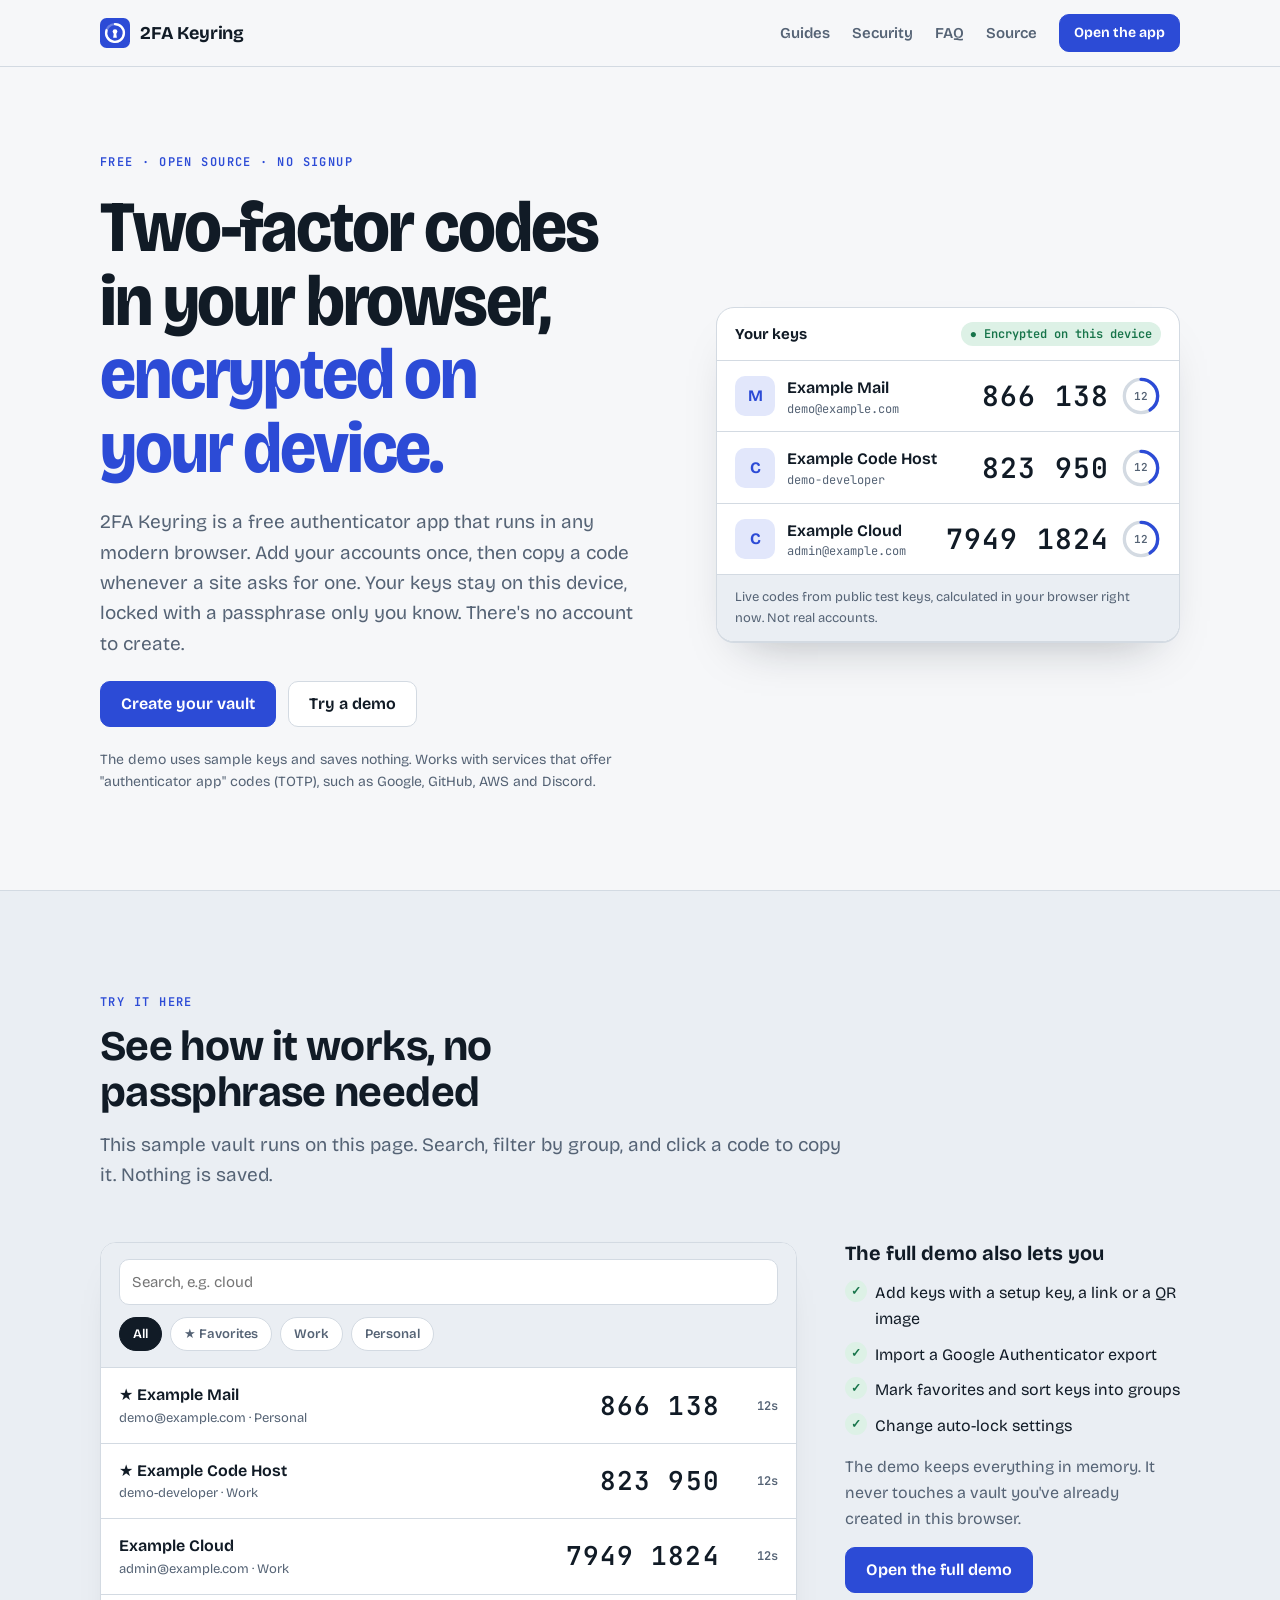
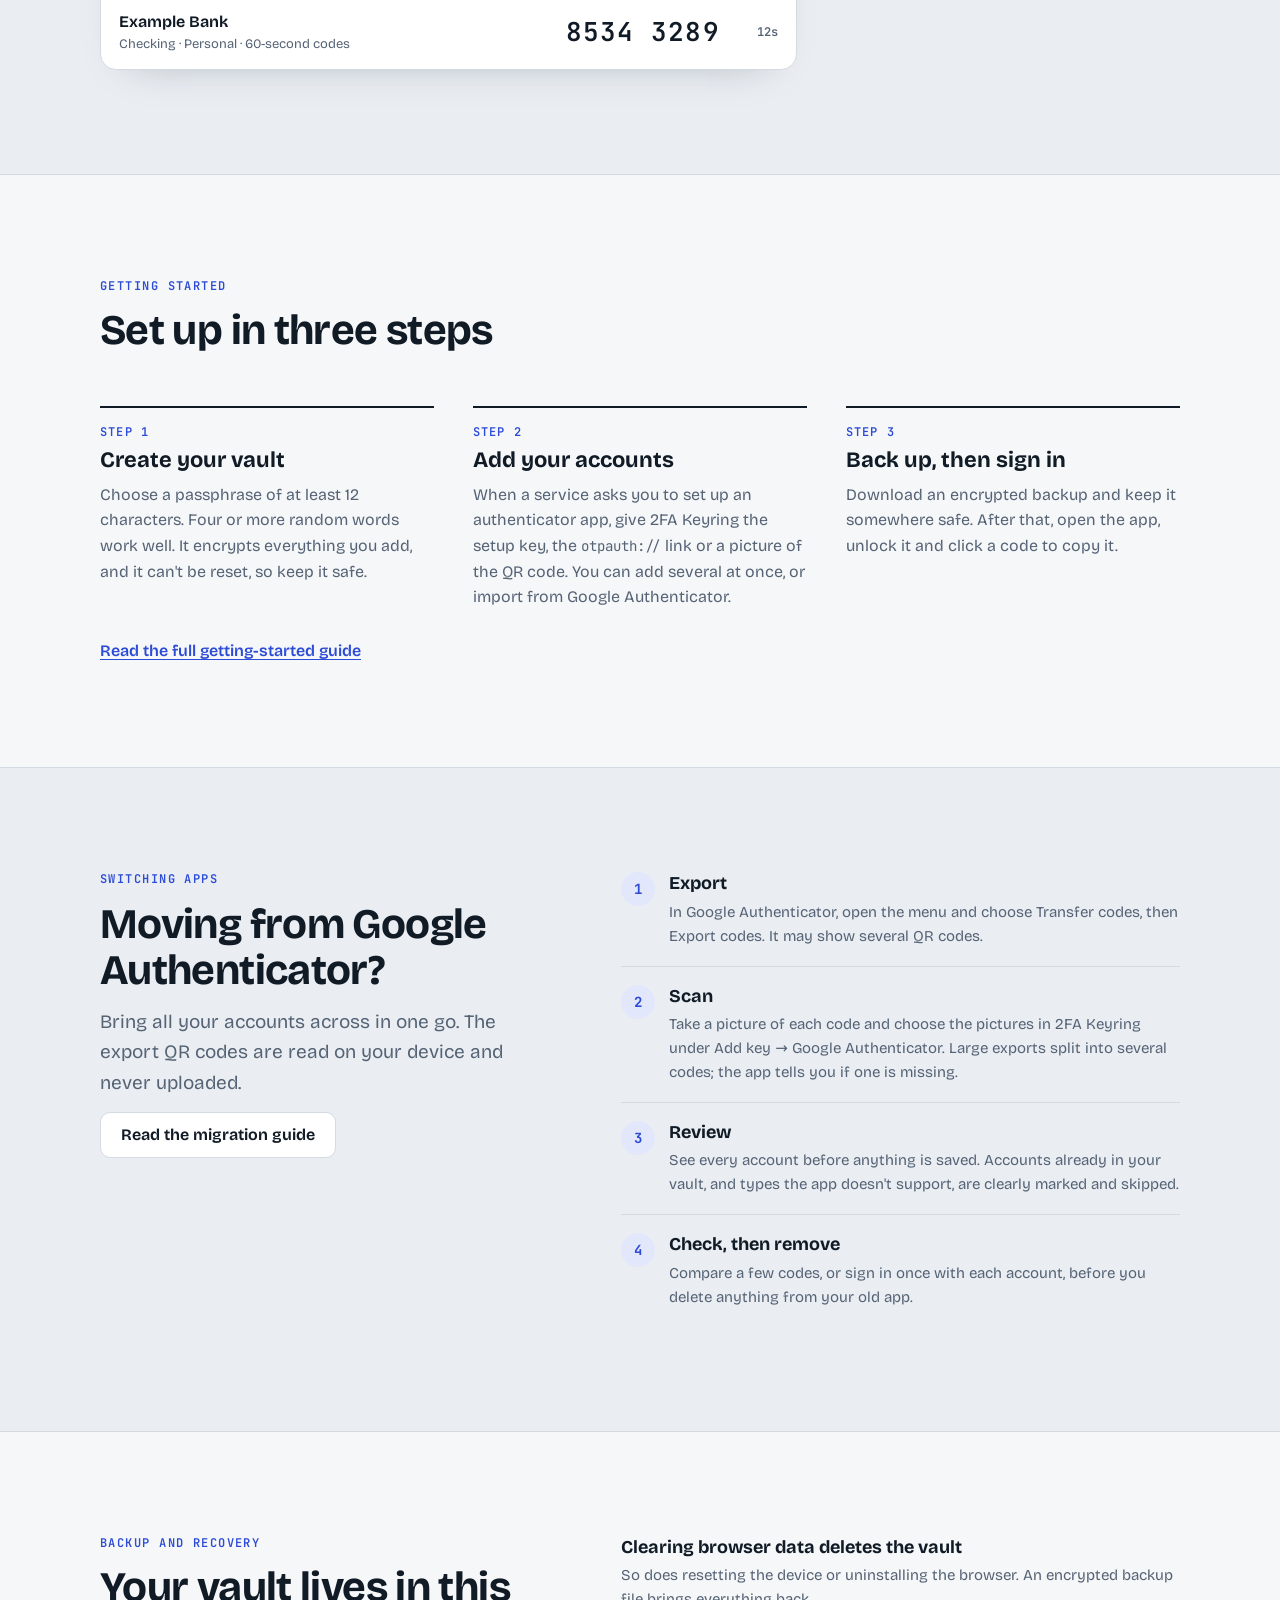
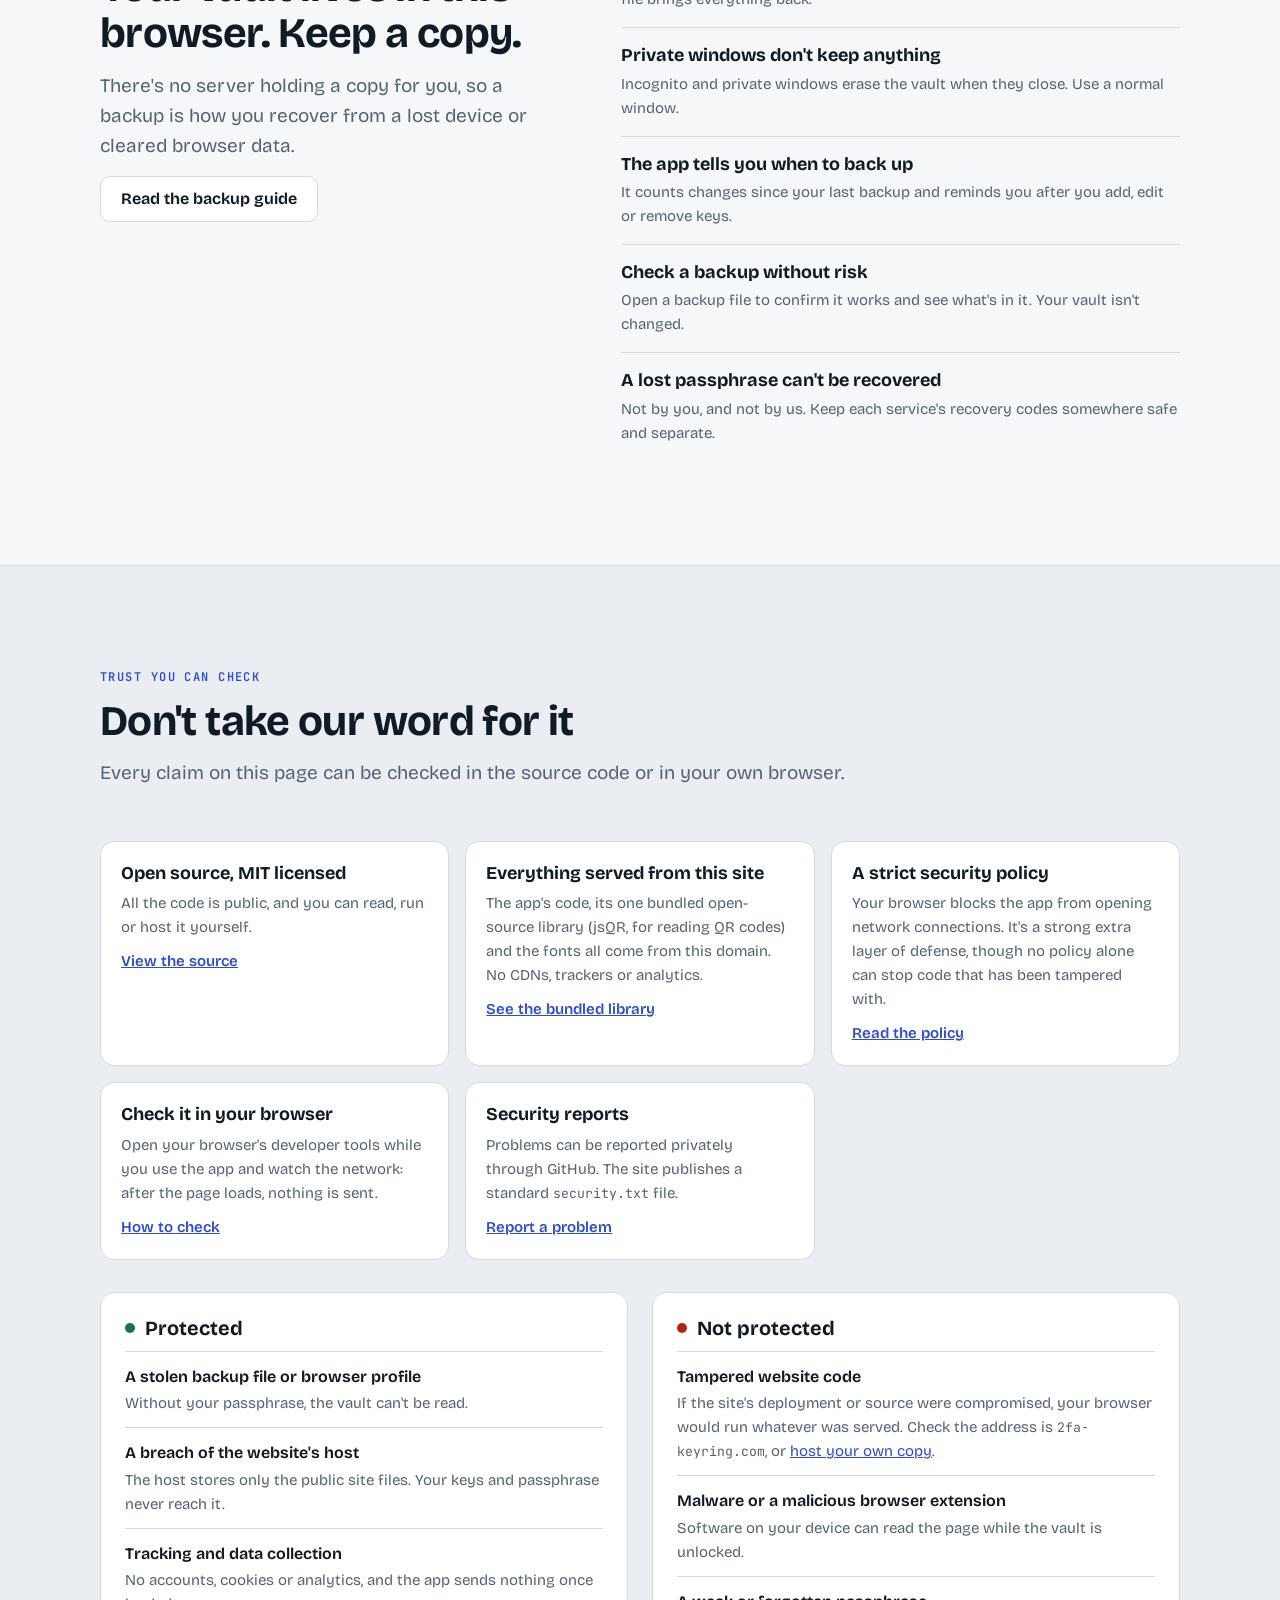
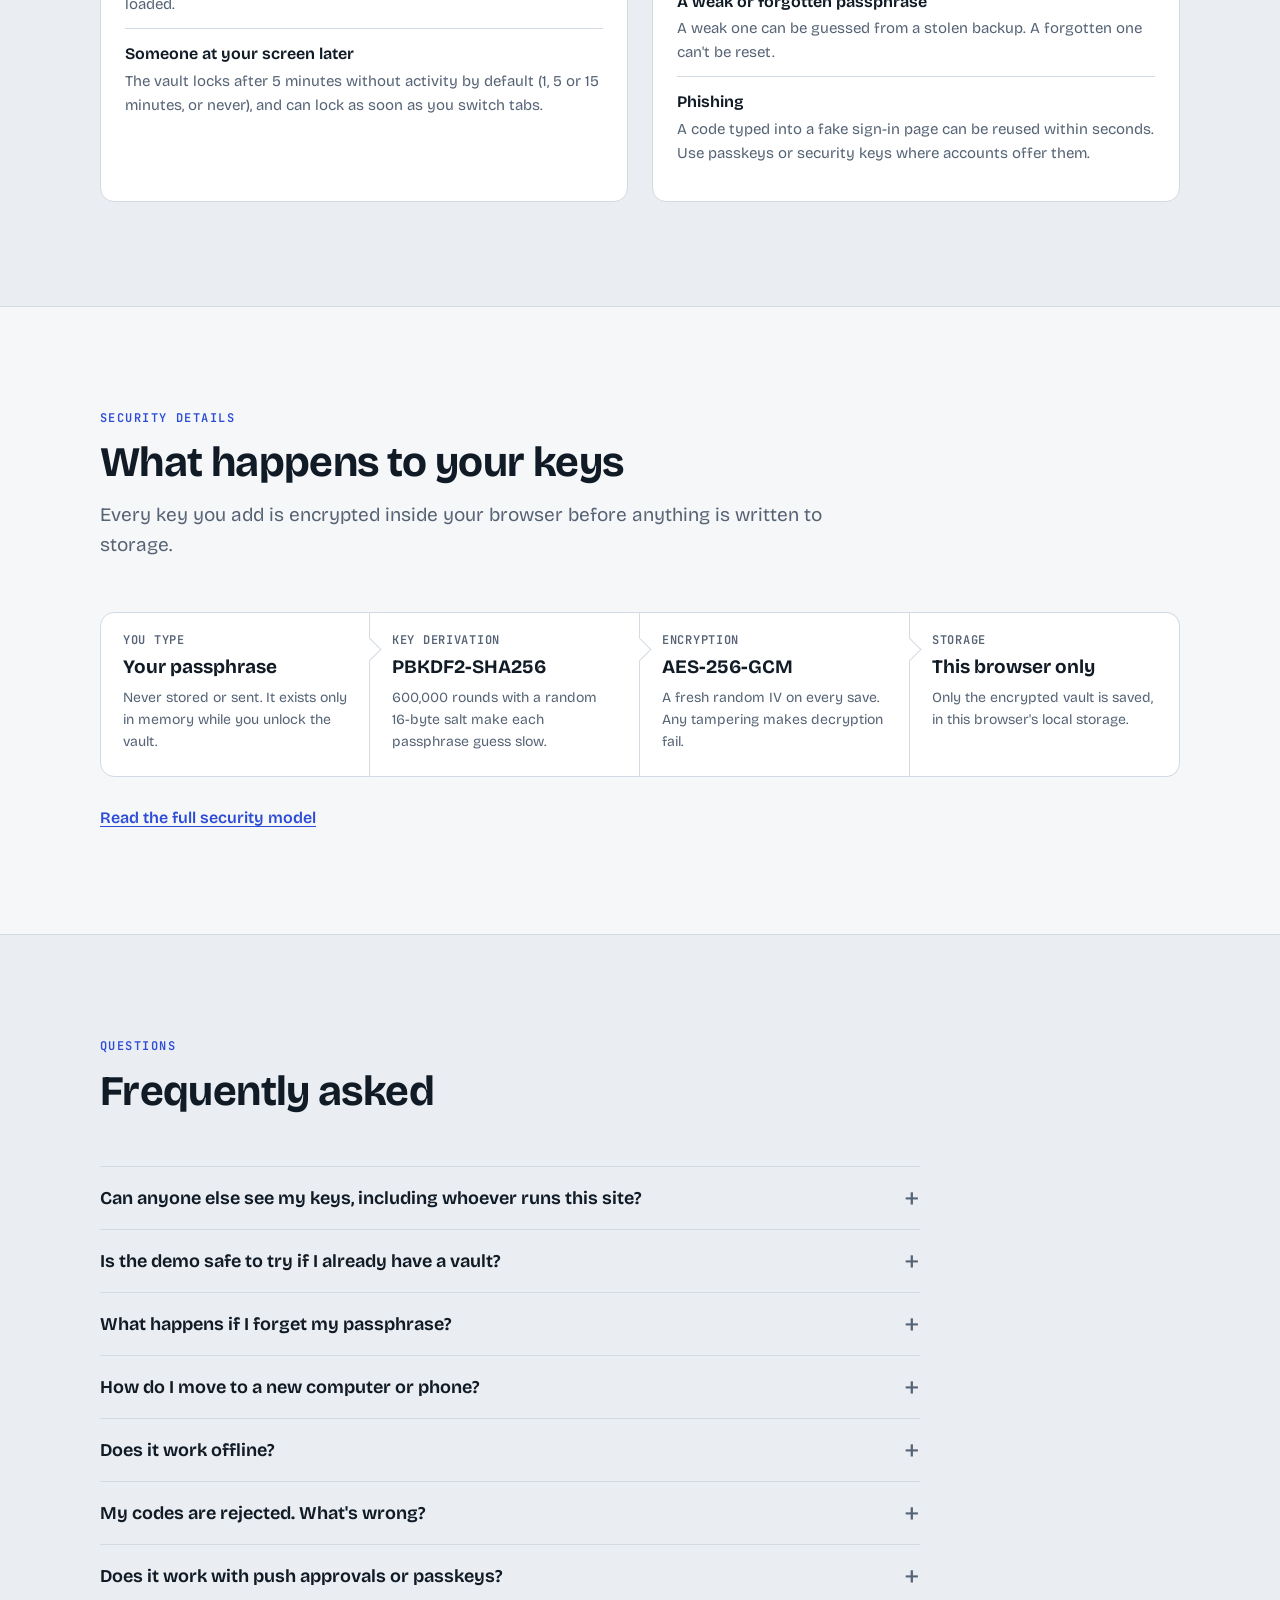
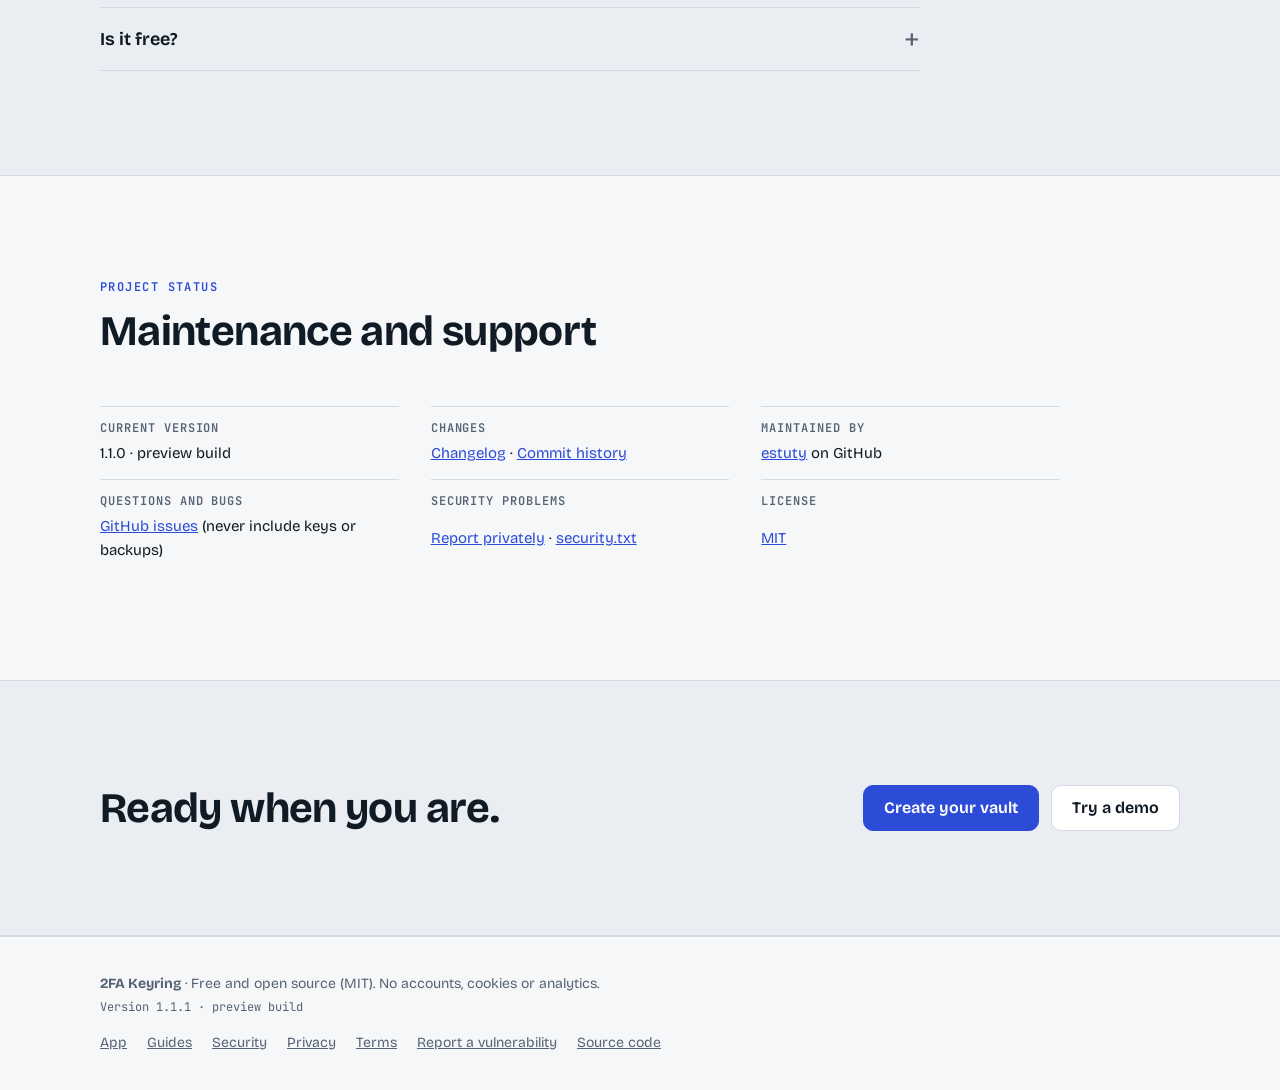
==== commit 26ae7d63: "1.1.1: check service guides against official documentation - Services guide rewritten from each vend" ====
--- a/index.html
+++ b/index.html
@@ -25,7 +25,7 @@
 <link rel="stylesheet" href="/assets/chrome.css">
 <script src="/assets/totp.js" defer></script>
 <script src="/assets/site.js" defer></script>
-<script type="application/ld+json">{"@context":"https://schema.org","@graph":[{"@type":"WebApplication","@id":"https://2fa-keyring.com/#app","name":"2FA Keyring","url":"https://2fa-keyring.com/","description":"A free, open-source browser authenticator that generates TOTP two-factor codes and keeps keys encrypted on your device.","applicationCategory":"SecurityApplication","operatingSystem":"Any modern web browser","browserRequirements":"Requires JavaScript and the Web Crypto API","isAccessibleForFree":true,"offers":{"@type":"Offer","price":"0","priceCurrency":"USD"},"license":"https://github.com/estuty/2FA-Keyring/blob/main/LICENSE","softwareVersion":"1.1.0"},{"@type":"SoftwareSourceCode","name":"2FA Keyring source code","codeRepository":"https://github.com/estuty/2FA-Keyring","programmingLanguage":"JavaScript","license":"https://github.com/estuty/2FA-Keyring/blob/main/LICENSE","targetProduct":{"@id":"https://2fa-keyring.com/#app"}},{"@type":"WebSite","name":"2FA Keyring","url":"https://2fa-keyring.com/"}]}</script>
+<script type="application/ld+json">{"@context":"https://schema.org","@graph":[{"@type":"WebApplication","@id":"https://2fa-keyring.com/#app","name":"2FA Keyring","url":"https://2fa-keyring.com/","description":"A free, open-source browser authenticator that generates TOTP two-factor codes and keeps keys encrypted on your device.","applicationCategory":"SecurityApplication","operatingSystem":"Any modern web browser","browserRequirements":"Requires JavaScript and the Web Crypto API","isAccessibleForFree":true,"offers":{"@type":"Offer","price":"0","priceCurrency":"USD"},"license":"https://github.com/estuty/2FA-Keyring/blob/main/LICENSE","softwareVersion":"1.1.1"},{"@type":"SoftwareSourceCode","name":"2FA Keyring source code","codeRepository":"https://github.com/estuty/2FA-Keyring","programmingLanguage":"JavaScript","license":"https://github.com/estuty/2FA-Keyring/blob/main/LICENSE","targetProduct":{"@id":"https://2fa-keyring.com/#app"}},{"@type":"WebSite","name":"2FA Keyring","url":"https://2fa-keyring.com/"}]}</script>
 </head>
 <body>
 <a class="skip" href="#main">Skip to content</a>
@@ -53,7 +53,7 @@
           <a class="btn primary" href="/app/">Create your vault</a>
           <a class="btn" href="/app/#demo">Try a demo</a>
         </div>
-        <p class="works">The demo uses sample keys and saves nothing. Works with services that offer "authenticator app" codes (TOTP), such as Google, GitHub, Microsoft, AWS and Discord.</p>
+        <p class="works">The demo uses sample keys and saves nothing. Works with services that offer "authenticator app" codes (TOTP), such as Google, GitHub, AWS and Discord.</p>
       </div>
 
       <figure class="device" aria-label="Preview of the 2FA Keyring app">
@@ -153,7 +153,7 @@
         <a class="btn" href="/guides/google-authenticator/">Read the migration guide</a>
       </div>
       <ol class="mini">
-        <li><b>Export</b><span>In Google Authenticator, choose Transfer accounts, then Export accounts. It shows one or more QR codes.</span></li>
+        <li><b>Export</b><span>In Google Authenticator, open the menu and choose Transfer codes, then Export codes. It may show several QR codes.</span></li>
         <li><b>Scan</b><span>Take a picture of each code and choose the pictures in 2FA Keyring under Add key → Google Authenticator. Large exports split into several codes; the app tells you if one is missing.</span></li>
         <li><b>Review</b><span>See every account before anything is saved. Accounts already in your vault, and types the app doesn't support, are clearly marked and skipped.</span></li>
         <li><b>Check, then remove</b><span>Compare a few codes, or sign in once with each account, before you delete anything from your old app.</span></li>
@@ -308,7 +308,7 @@
   <div class="chrome-wrap">
     <div class="foot-about">
       <p><b>2FA Keyring</b> · Free and open source (MIT). No accounts, cookies or analytics.</p>
-      <p class="build">Version <!--BUILD-->1.1.0 · preview build<!--/BUILD--></p>
+      <p class="build">Version <!--BUILD-->1.1.1 · preview build<!--/BUILD--></p>
     </div>
     <nav aria-label="Footer">
       <a href="/app/">App</a>
--- a/assets/site.css
+++ b/assets/site.css
@@ -312,3 +312,4 @@
 .prose kbd{font-family:var(--font-code);font-size:.85em;border:1px solid var(--line);border-bottom-width:2px;border-radius:5px;padding:1px 6px;background:var(--surface)}
 .prose ol ol,.prose ol ul{margin-top:8px}
 .doc-hero .btns{margin-top:20px}
+.prose .src{font-size:14px;color:var(--muted);margin-top:-6px}
